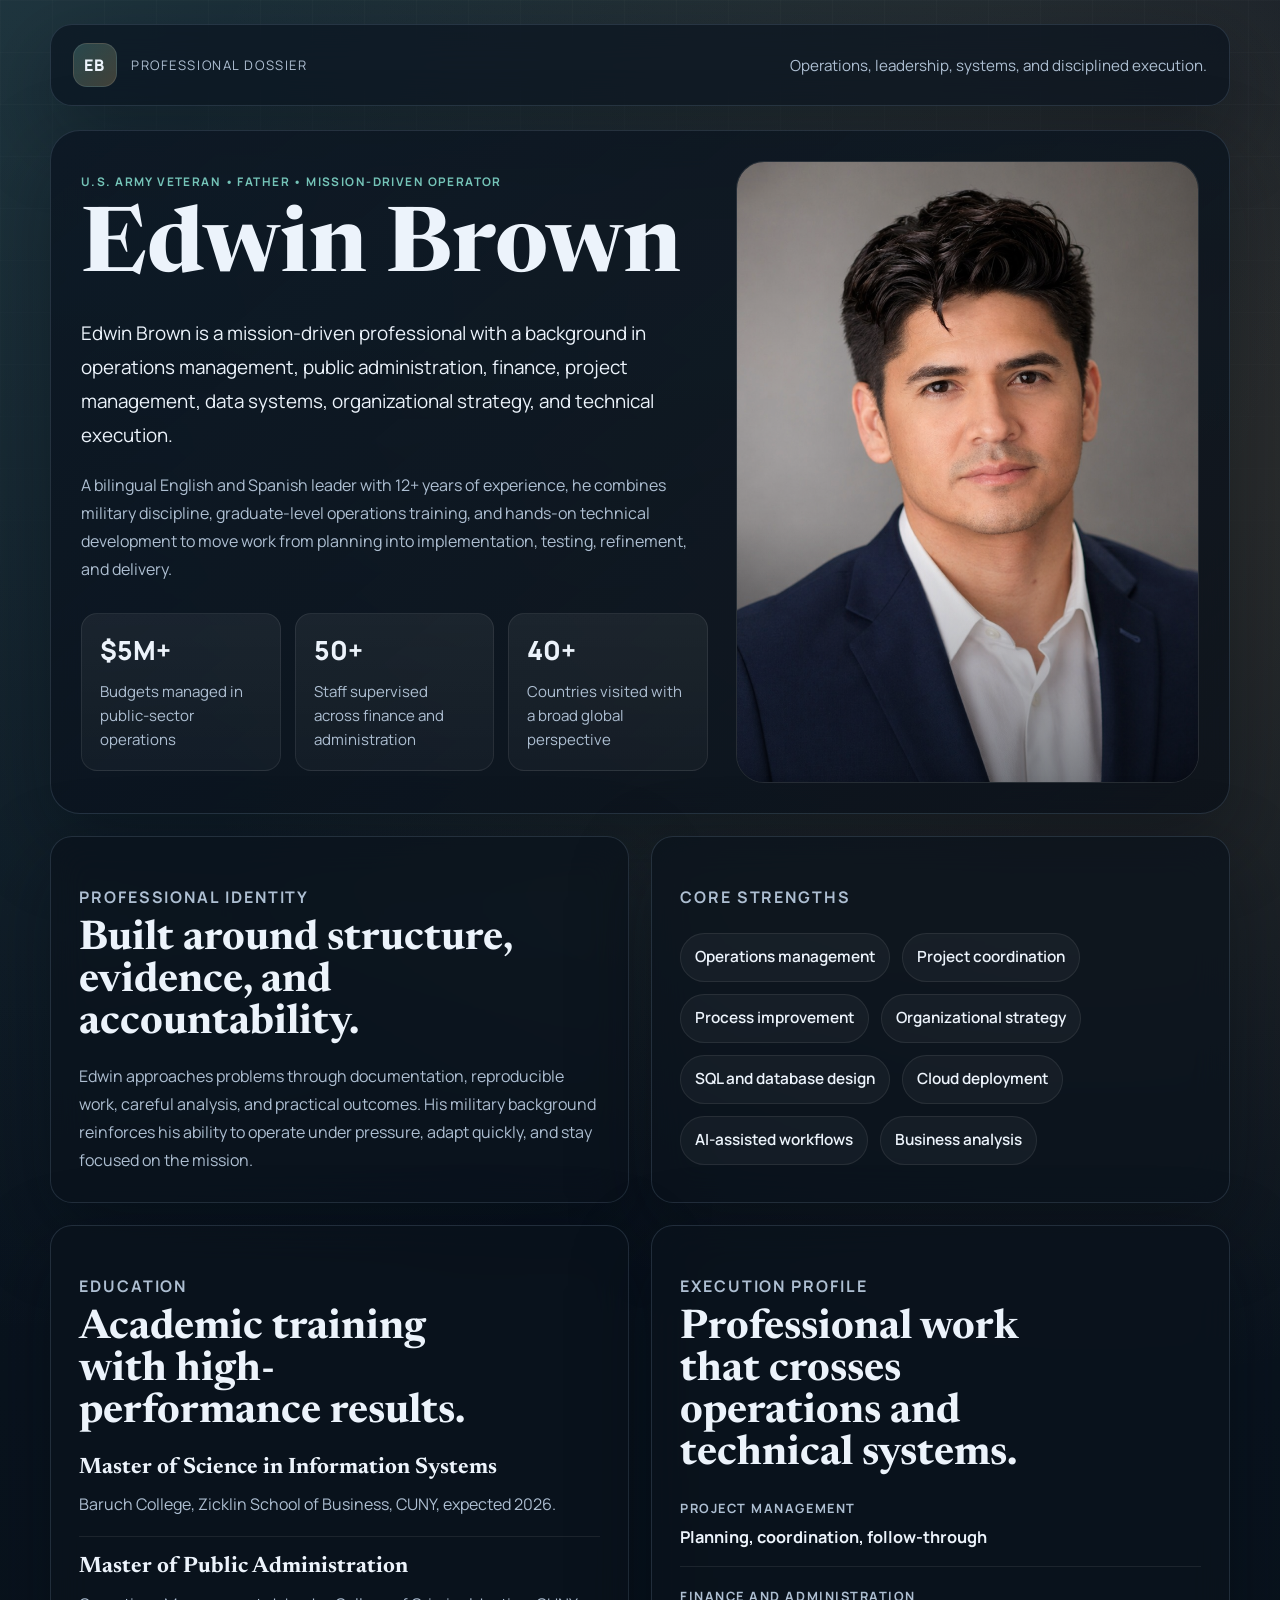
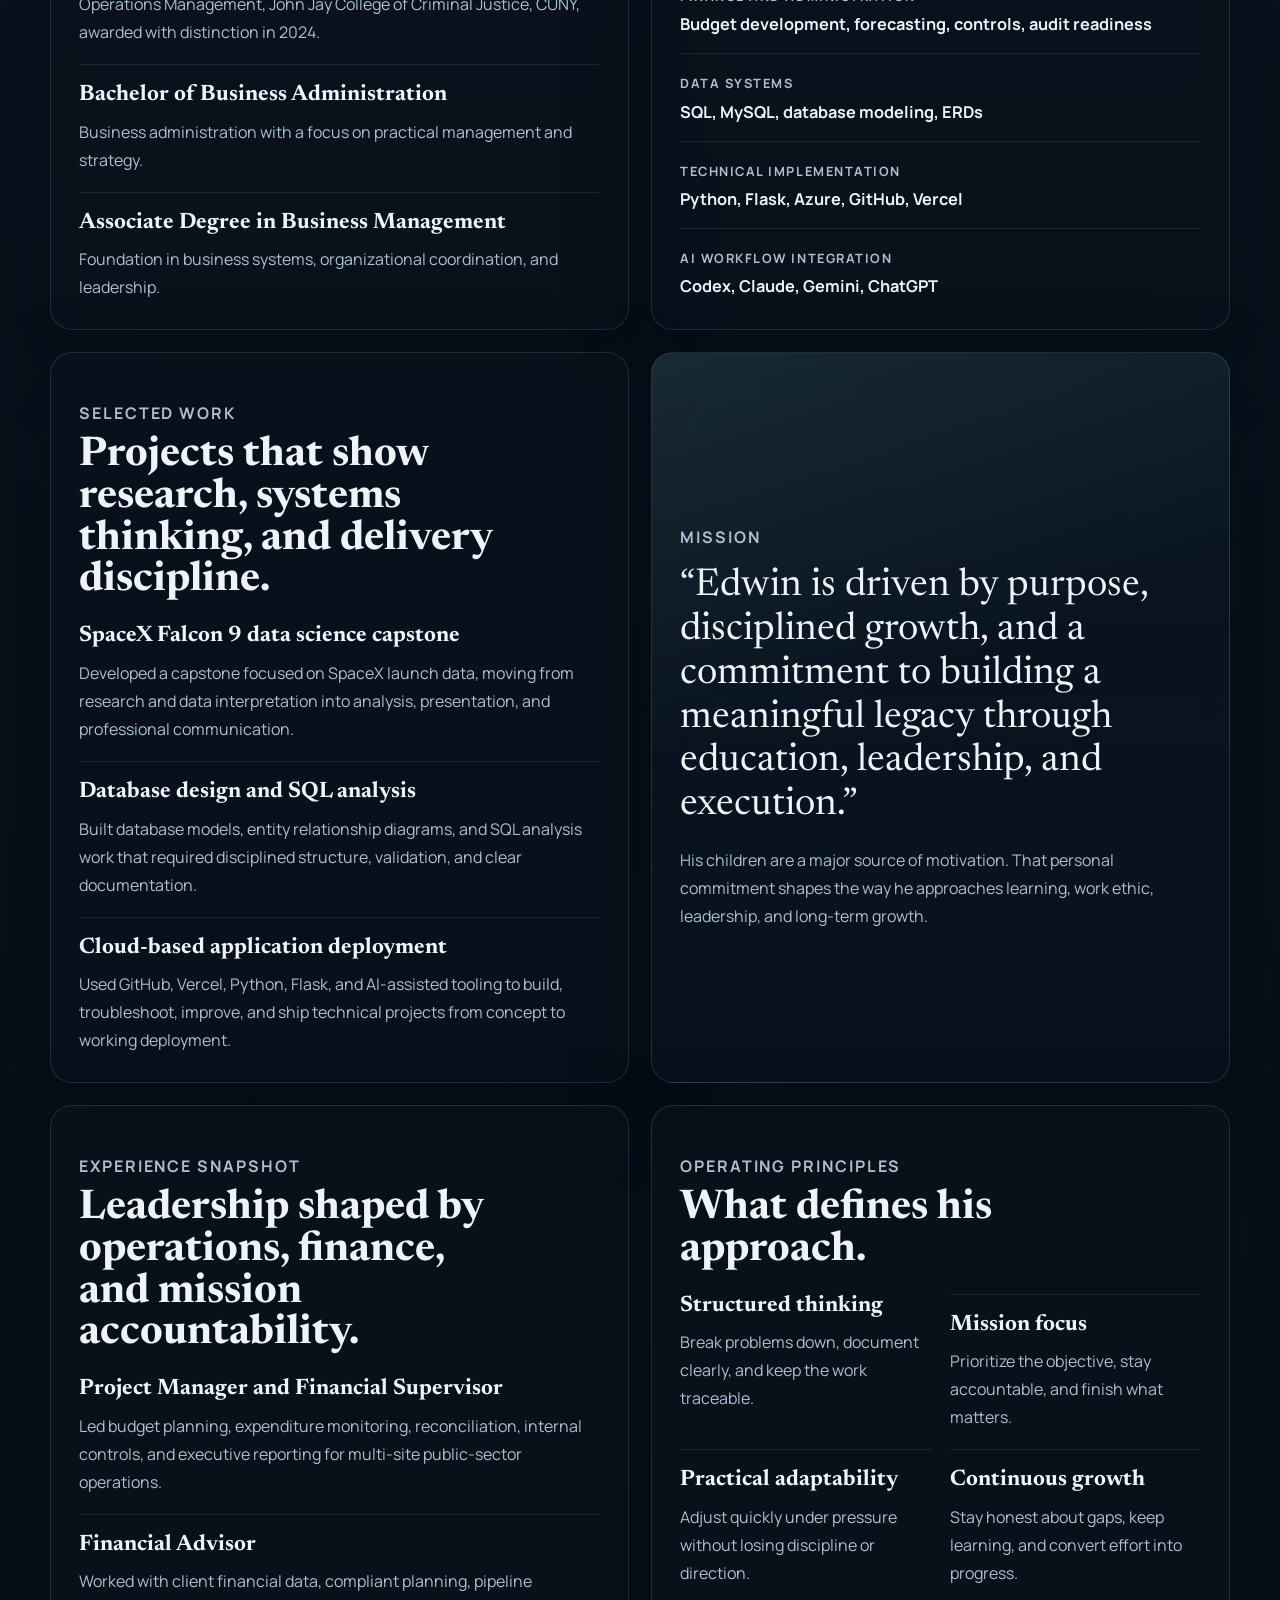
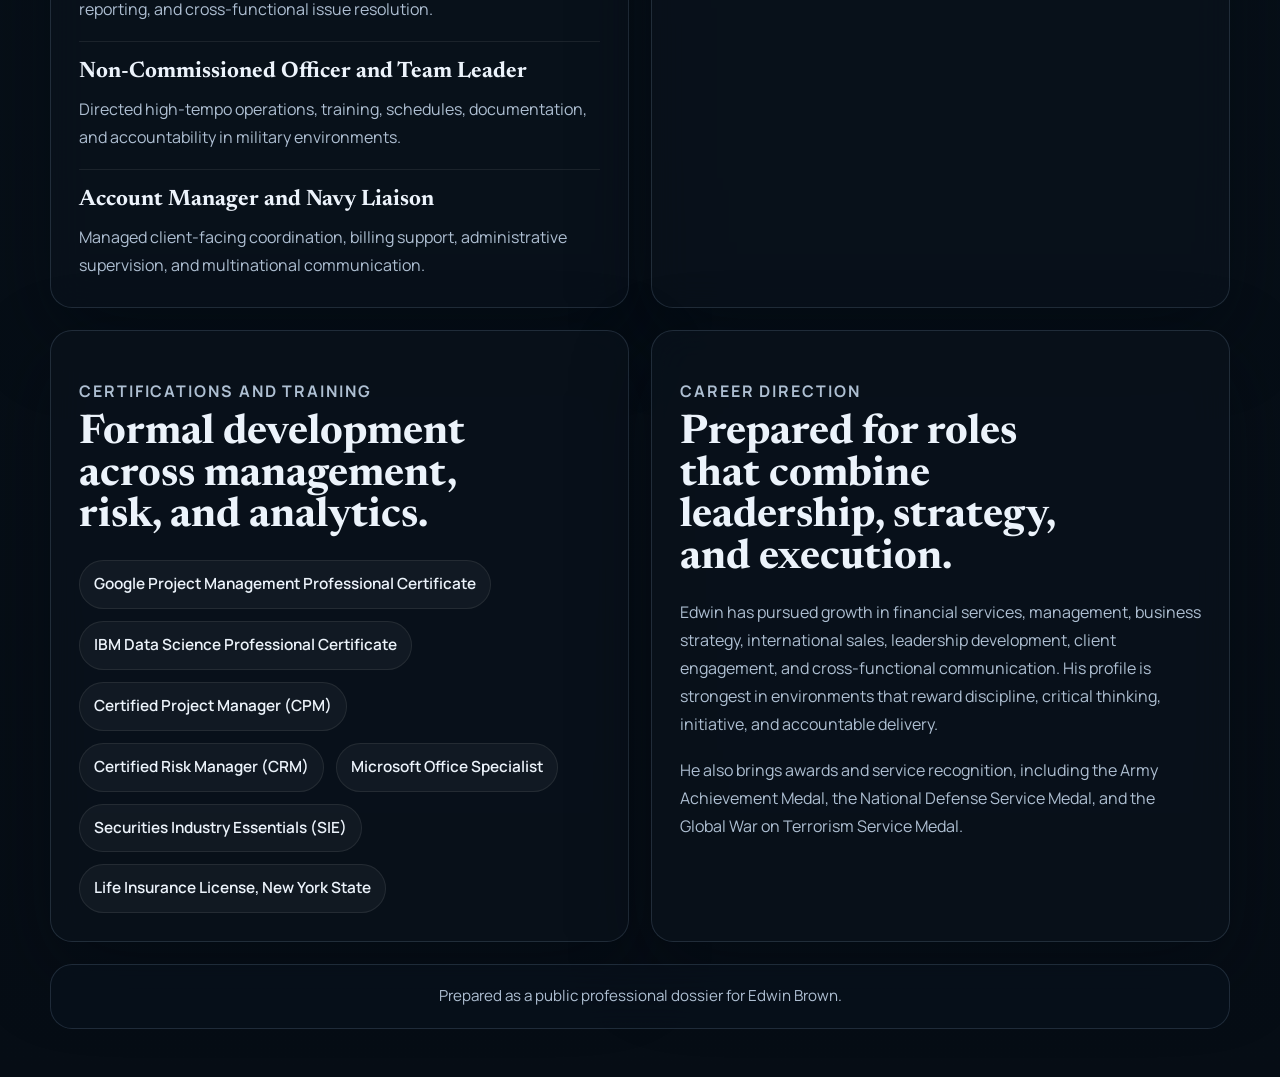
==== index.html @ 77f38315 "Deploy public dossier and update QR deliverable" ====
<!DOCTYPE html>
<html lang="en">
  <head>
    <meta charset="UTF-8" />
    <meta name="viewport" content="width=device-width, initial-scale=1.0" />
    <title>Edwin Brown | Professional Dossier</title>
    <meta
      name="description"
      content="Professional dossier for Edwin Brown, a U.S. Army veteran, operations-focused professional, and technical builder."
    />
    <link rel="preconnect" href="https://fonts.googleapis.com" />
    <link rel="preconnect" href="https://fonts.gstatic.com" crossorigin />
    <link
      href="https://fonts.googleapis.com/css2?family=Manrope:wght@400;500;600;700;800&family=Newsreader:opsz,wght@6..72,500;6..72,700&display=swap"
      rel="stylesheet"
    />
    <link rel="stylesheet" href="styles.css" />
  </head>
  <body>
    <div class="page-shell">
      <header class="topbar">
        <div class="topbar__mark">
          <span class="topbar__badge">EB</span>
          <span class="topbar__label">Professional Dossier</span>
        </div>
        <p class="topbar__meta">Operations, leadership, systems, and disciplined execution.</p>
      </header>

      <main>
        <section class="hero">
          <div class="hero__copy">
            <p class="eyebrow">U.S. Army veteran • father • mission-driven operator</p>
            <h1>Edwin Brown</h1>
            <p class="hero__lead">
              Edwin Brown is a mission-driven professional with a background in
              operations management, public administration, finance,
              project management, data systems, organizational strategy, and
              technical execution.
            </p>
            <p class="hero__body">
              A bilingual English and Spanish leader with 12+ years of
              experience, he combines military discipline, graduate-level
              operations training, and hands-on technical development to move
              work from planning into implementation, testing, refinement, and
              delivery.
            </p>

            <div class="hero__stats" aria-label="Profile highlights">
              <article class="stat">
                <span class="stat__value">$5M+</span>
                <span class="stat__label">Budgets managed in public-sector operations</span>
              </article>
              <article class="stat">
                <span class="stat__value">50+</span>
                <span class="stat__label">Staff supervised across finance and administration</span>
              </article>
              <article class="stat">
                <span class="stat__value">40+</span>
                <span class="stat__label">Countries visited with a broad global perspective</span>
              </article>
            </div>
          </div>

          <figure class="hero__portrait">
            <img
              src="assets/edwin-brown-portrait.png"
              alt="Portrait of Edwin Brown in a navy blazer and white shirt"
            />
          </figure>
        </section>

        <section class="section-grid section-grid--intro">
          <article class="panel panel--statement">
            <p class="panel__eyebrow">Professional identity</p>
            <h2>Built around structure, evidence, and accountability.</h2>
            <p>
              Edwin approaches problems through documentation, reproducible
              work, careful analysis, and practical outcomes. His military
              background reinforces his ability to operate under pressure, adapt
              quickly, and stay focused on the mission.
            </p>
          </article>

          <article class="panel panel--list">
            <p class="panel__eyebrow">Core strengths</p>
            <ul class="pill-list">
              <li>Operations management</li>
              <li>Project coordination</li>
              <li>Process improvement</li>
              <li>Organizational strategy</li>
              <li>SQL and database design</li>
              <li>Cloud deployment</li>
              <li>AI-assisted workflows</li>
              <li>Business analysis</li>
            </ul>
          </article>
        </section>

        <section class="section-grid">
          <article class="panel">
            <p class="panel__eyebrow">Education</p>
            <h2>Academic training with high-performance results.</h2>
            <div class="timeline">
              <div class="timeline__item">
                <h3>Master of Science in Information Systems</h3>
                <p>Baruch College, Zicklin School of Business, CUNY, expected 2026.</p>
              </div>
              <div class="timeline__item">
                <h3>Master of Public Administration</h3>
                <p>
                  Operations Management, John Jay College of Criminal Justice,
                  CUNY, awarded with distinction in 2024.
                </p>
              </div>
              <div class="timeline__item">
                <h3>Bachelor of Business Administration</h3>
                <p>Business administration with a focus on practical management and strategy.</p>
              </div>
              <div class="timeline__item">
                <h3>Associate Degree in Business Management</h3>
                <p>Foundation in business systems, organizational coordination, and leadership.</p>
              </div>
            </div>
          </article>

          <article class="panel">
            <p class="panel__eyebrow">Execution profile</p>
            <h2>Professional work that crosses operations and technical systems.</h2>
            <div class="metric-stack">
              <div class="metric-stack__item">
                <span>Project management</span>
                <strong>Planning, coordination, follow-through</strong>
              </div>
              <div class="metric-stack__item">
                <span>Finance and administration</span>
                <strong>Budget development, forecasting, controls, audit readiness</strong>
              </div>
              <div class="metric-stack__item">
                <span>Data systems</span>
                <strong>SQL, MySQL, database modeling, ERDs</strong>
              </div>
              <div class="metric-stack__item">
                <span>Technical implementation</span>
                <strong>Python, Flask, Azure, GitHub, Vercel</strong>
              </div>
              <div class="metric-stack__item">
                <span>AI workflow integration</span>
                <strong>Codex, Claude, Gemini, ChatGPT</strong>
              </div>
            </div>
          </article>
        </section>

        <section class="section-grid section-grid--projects">
          <article class="panel panel--projects">
            <p class="panel__eyebrow">Selected work</p>
            <h2>Projects that show research, systems thinking, and delivery discipline.</h2>
            <div class="project-list">
              <article class="project">
                <h3>SpaceX Falcon 9 data science capstone</h3>
                <p>
                  Developed a capstone focused on SpaceX launch data, moving
                  from research and data interpretation into analysis,
                  presentation, and professional communication.
                </p>
              </article>
              <article class="project">
                <h3>Database design and SQL analysis</h3>
                <p>
                  Built database models, entity relationship diagrams, and SQL
                  analysis work that required disciplined structure, validation,
                  and clear documentation.
                </p>
              </article>
              <article class="project">
                <h3>Cloud-based application deployment</h3>
                <p>
                  Used GitHub, Vercel, Python, Flask, and AI-assisted tooling to
                  build, troubleshoot, improve, and ship technical projects from
                  concept to working deployment.
                </p>
              </article>
            </div>
          </article>

          <article class="panel panel--mission">
            <p class="panel__eyebrow">Mission</p>
            <blockquote>
              “Edwin is driven by purpose, disciplined growth, and a commitment
              to building a meaningful legacy through education, leadership, and
              execution.”
            </blockquote>
            <p>
              His children are a major source of motivation. That personal
              commitment shapes the way he approaches learning, work ethic,
              leadership, and long-term growth.
            </p>
          </article>
        </section>

        <section class="section-grid">
          <article class="panel">
            <p class="panel__eyebrow">Experience snapshot</p>
            <h2>Leadership shaped by operations, finance, and mission accountability.</h2>
            <div class="timeline">
              <div class="timeline__item">
                <h3>Project Manager and Financial Supervisor</h3>
                <p>
                  Led budget planning, expenditure monitoring, reconciliation,
                  internal controls, and executive reporting for multi-site
                  public-sector operations.
                </p>
              </div>
              <div class="timeline__item">
                <h3>Financial Advisor</h3>
                <p>
                  Worked with client financial data, compliant planning,
                  pipeline reporting, and cross-functional issue resolution.
                </p>
              </div>
              <div class="timeline__item">
                <h3>Non-Commissioned Officer and Team Leader</h3>
                <p>
                  Directed high-tempo operations, training, schedules,
                  documentation, and accountability in military environments.
                </p>
              </div>
              <div class="timeline__item">
                <h3>Account Manager and Navy Liaison</h3>
                <p>
                  Managed client-facing coordination, billing support,
                  administrative supervision, and multinational communication.
                </p>
              </div>
            </div>
          </article>

          <article class="panel">
            <p class="panel__eyebrow">Operating principles</p>
            <h2>What defines his approach.</h2>
            <div class="principles">
              <div class="principle">
                <h3>Structured thinking</h3>
                <p>Break problems down, document clearly, and keep the work traceable.</p>
              </div>
              <div class="principle">
                <h3>Mission focus</h3>
                <p>Prioritize the objective, stay accountable, and finish what matters.</p>
              </div>
              <div class="principle">
                <h3>Practical adaptability</h3>
                <p>Adjust quickly under pressure without losing discipline or direction.</p>
              </div>
              <div class="principle">
                <h3>Continuous growth</h3>
                <p>Stay honest about gaps, keep learning, and convert effort into progress.</p>
              </div>
            </div>
          </article>
        </section>

        <section class="section-grid">
          <article class="panel">
            <p class="panel__eyebrow">Certifications and training</p>
            <h2>Formal development across management, risk, and analytics.</h2>
            <ul class="pill-list">
              <li>Google Project Management Professional Certificate</li>
              <li>IBM Data Science Professional Certificate</li>
              <li>Certified Project Manager (CPM)</li>
              <li>Certified Risk Manager (CRM)</li>
              <li>Microsoft Office Specialist</li>
              <li>Securities Industry Essentials (SIE)</li>
              <li>Life Insurance License, New York State</li>
            </ul>
          </article>

          <article class="panel">
            <p class="panel__eyebrow">Career direction</p>
            <h2>Prepared for roles that combine leadership, strategy, and execution.</h2>
            <p class="panel__body">
              Edwin has pursued growth in financial services, management,
              business strategy, international sales, leadership development,
              client engagement, and cross-functional communication. His profile
              is strongest in environments that reward discipline, critical
              thinking, initiative, and accountable delivery.
            </p>
            <p class="panel__body">
              He also brings awards and service recognition, including the Army
              Achievement Medal, the National Defense Service Medal, and the
              Global War on Terrorism Service Medal.
            </p>
          </article>
        </section>
      </main>

      <footer class="footer">
        <p>Prepared as a public professional dossier for Edwin Brown.</p>
      </footer>
    </div>
  </body>
</html>
---- styles.css ----
:root {
  --bg: #09121d;
  --bg-soft: #101c2c;
  --surface: rgba(10, 18, 29, 0.72);
  --surface-strong: rgba(13, 24, 38, 0.88);
  --line: rgba(163, 193, 220, 0.16);
  --text: #ecf3fb;
  --muted: #aebfd2;
  --accent: #75c4b8;
  --accent-strong: #d8b16d;
  --shadow: 0 28px 80px rgba(3, 8, 15, 0.38);
  --radius-xl: 30px;
  --radius-lg: 22px;
  --radius-md: 16px;
  --content-width: 1180px;
}

* {
  box-sizing: border-box;
}

html {
  scroll-behavior: smooth;
}

body {
  margin: 0;
  min-height: 100vh;
  font-family: "Manrope", sans-serif;
  color: var(--text);
  background:
    radial-gradient(circle at top left, rgba(117, 196, 184, 0.18), transparent 30%),
    radial-gradient(circle at 85% 10%, rgba(216, 177, 109, 0.18), transparent 24%),
    linear-gradient(180deg, #0c1624 0%, #07111a 54%, #060d15 100%);
}

body::before {
  position: fixed;
  inset: 0;
  background-image:
    linear-gradient(rgba(255, 255, 255, 0.03) 1px, transparent 1px),
    linear-gradient(90deg, rgba(255, 255, 255, 0.03) 1px, transparent 1px);
  background-size: 52px 52px;
  content: "";
  mask-image: linear-gradient(180deg, rgba(0, 0, 0, 0.65), transparent 88%);
  pointer-events: none;
}

.page-shell {
  position: relative;
  width: min(calc(100% - 32px), var(--content-width));
  margin: 24px auto 48px;
}

.topbar,
.panel,
.hero,
.footer {
  backdrop-filter: blur(18px);
  -webkit-backdrop-filter: blur(18px);
}

.topbar {
  display: flex;
  align-items: center;
  justify-content: space-between;
  gap: 20px;
  padding: 18px 22px;
  border: 1px solid var(--line);
  border-radius: var(--radius-lg);
  background: rgba(9, 18, 29, 0.66);
  box-shadow: var(--shadow);
  animation: rise 720ms ease both;
}

.topbar__mark {
  display: flex;
  align-items: center;
  gap: 14px;
}

.topbar__badge {
  display: inline-flex;
  align-items: center;
  justify-content: center;
  width: 44px;
  height: 44px;
  border-radius: 14px;
  background: linear-gradient(135deg, rgba(117, 196, 184, 0.26), rgba(216, 177, 109, 0.26));
  border: 1px solid rgba(255, 255, 255, 0.1);
  font-weight: 800;
  letter-spacing: 0.08em;
}

.topbar__label,
.panel__eyebrow,
.eyebrow {
  text-transform: uppercase;
  letter-spacing: 0.12em;
}

.topbar__label {
  font-size: 0.82rem;
  color: var(--muted);
}

.topbar__meta {
  margin: 0;
  font-size: 0.95rem;
  color: var(--muted);
  text-align: right;
}

.hero {
  display: grid;
  grid-template-columns: minmax(0, 1.15fr) minmax(320px, 0.85fr);
  gap: 28px;
  margin-top: 24px;
  padding: 30px;
  border: 1px solid var(--line);
  border-radius: var(--radius-xl);
  background:
    linear-gradient(140deg, rgba(12, 23, 35, 0.92), rgba(10, 16, 25, 0.78)),
    linear-gradient(180deg, rgba(117, 196, 184, 0.06), transparent 55%);
  box-shadow: var(--shadow);
  animation: rise 860ms ease both;
}

.hero__copy {
  display: flex;
  flex-direction: column;
  justify-content: center;
}

.eyebrow,
.panel__eyebrow {
  margin: 0 0 18px;
  font-size: 0.74rem;
  font-weight: 700;
  color: var(--accent);
}

h1,
h2,
h3 {
  margin: 0;
  font-family: "Newsreader", serif;
  font-weight: 700;
}

h1 {
  max-width: 12ch;
  font-size: clamp(3rem, 7vw, 5.6rem);
  line-height: 0.95;
}

h2 {
  font-size: clamp(2rem, 3.2vw, 3rem);
  line-height: 1.02;
}

h3 {
  font-size: 1.4rem;
  line-height: 1.1;
}

.hero__lead {
  max-width: 62ch;
  margin: 24px 0 0;
  font-size: 1.18rem;
  line-height: 1.8;
  color: var(--text);
}

.hero__body,
.panel p,
.panel li,
.metric-stack__item span,
.timeline__item p,
.project p,
.footer p {
  color: var(--muted);
  line-height: 1.75;
}

.hero__body {
  max-width: 62ch;
  margin: 18px 0 0;
  font-size: 1rem;
}

.hero__stats {
  display: grid;
  grid-template-columns: repeat(3, minmax(0, 1fr));
  gap: 14px;
  margin-top: 30px;
}

.stat {
  min-height: 132px;
  padding: 18px;
  border: 1px solid rgba(255, 255, 255, 0.08);
  border-radius: var(--radius-md);
  background: linear-gradient(180deg, rgba(255, 255, 255, 0.06), rgba(255, 255, 255, 0.03));
}

.stat__value {
  display: block;
  margin-bottom: 12px;
  font-size: 1.65rem;
  font-weight: 800;
  color: var(--text);
}

.stat__label {
  display: block;
  font-size: 0.94rem;
  line-height: 1.6;
  color: var(--muted);
}

.hero__portrait {
  position: relative;
  margin: 0;
  min-height: 100%;
  border-radius: 28px;
  overflow: hidden;
  border: 1px solid rgba(255, 255, 255, 0.1);
}

.hero__portrait::after {
  position: absolute;
  inset: auto 0 0;
  height: 42%;
  background: linear-gradient(180deg, transparent, rgba(7, 13, 21, 0.5));
  content: "";
  pointer-events: none;
}

.hero__portrait img {
  display: block;
  width: 100%;
  height: 100%;
  min-height: 620px;
  object-fit: cover;
}

.section-grid {
  display: grid;
  grid-template-columns: repeat(2, minmax(0, 1fr));
  gap: 22px;
  margin-top: 22px;
}

.section-grid--intro {
  align-items: stretch;
}

.panel {
  padding: 28px;
  border: 1px solid var(--line);
  border-radius: var(--radius-lg);
  background: var(--surface);
  box-shadow: var(--shadow);
  animation: rise 920ms ease both;
}

.panel h2 {
  margin-top: 8px;
  max-width: 16ch;
}

.panel__body,
.panel p {
  margin: 18px 0 0;
  font-size: 1rem;
}

.pill-list {
  display: flex;
  flex-wrap: wrap;
  gap: 12px;
  margin: 22px 0 0;
  padding: 0;
  list-style: none;
}

.pill-list li {
  padding: 10px 14px;
  border: 1px solid rgba(255, 255, 255, 0.08);
  border-radius: 999px;
  background: rgba(255, 255, 255, 0.04);
  color: var(--text);
  font-size: 0.96rem;
  font-weight: 600;
}

.timeline,
.metric-stack,
.project-list,
.principles {
  display: grid;
  gap: 18px;
  margin-top: 22px;
}

.timeline__item,
.metric-stack__item,
.project,
.principle {
  padding-top: 18px;
  border-top: 1px solid rgba(255, 255, 255, 0.08);
}

.timeline__item:first-child,
.metric-stack__item:first-child,
.project:first-child,
.principle:first-child {
  padding-top: 0;
  border-top: none;
}

.timeline__item p,
.project p {
  margin: 10px 0 0;
}

.metric-stack__item {
  display: grid;
  gap: 6px;
}

.metric-stack__item span {
  font-size: 0.8rem;
  font-weight: 700;
  text-transform: uppercase;
  letter-spacing: 0.12em;
}

.metric-stack__item strong {
  font-size: 1.02rem;
  font-weight: 700;
  color: var(--text);
}

.panel--projects h2,
.panel--statement h2 {
  max-width: 18ch;
}

.panel--mission {
  display: flex;
  flex-direction: column;
  justify-content: center;
  background:
    linear-gradient(160deg, rgba(117, 196, 184, 0.12), transparent 45%),
    linear-gradient(180deg, rgba(11, 22, 35, 0.94), rgba(9, 18, 29, 0.82));
}

blockquote {
  margin: 14px 0 0;
  font-family: "Newsreader", serif;
  font-size: clamp(1.8rem, 3vw, 2.7rem);
  line-height: 1.14;
  color: var(--text);
}

.principles {
  grid-template-columns: repeat(2, minmax(0, 1fr));
}

.principle p {
  margin: 10px 0 0;
}

.footer {
  margin-top: 22px;
  padding: 18px 22px;
  border: 1px solid var(--line);
  border-radius: var(--radius-lg);
  background: rgba(9, 18, 29, 0.62);
  text-align: center;
}

.footer p {
  margin: 0;
  font-size: 0.95rem;
}

@keyframes rise {
  from {
    opacity: 0;
    transform: translateY(24px);
  }

  to {
    opacity: 1;
    transform: translateY(0);
  }
}

@media (max-width: 1120px) {
  .hero {
    grid-template-columns: 1fr;
  }

  .hero__portrait img {
    min-height: 520px;
  }

  .hero__stats,
  .section-grid,
  .principles {
    grid-template-columns: repeat(2, minmax(0, 1fr));
  }
}

@media (max-width: 760px) {
  .page-shell {
    width: min(calc(100% - 20px), var(--content-width));
    margin: 10px auto 28px;
  }

  .topbar,
  .hero,
  .panel,
  .footer {
    padding: 20px;
  }

  .topbar {
    flex-direction: column;
    align-items: flex-start;
  }

  .topbar__meta {
    text-align: left;
  }

  .hero__stats,
  .section-grid,
  .principles {
    grid-template-columns: 1fr;
  }

  .hero__portrait img {
    min-height: 420px;
  }

  blockquote {
    font-size: 2rem;
  }
}
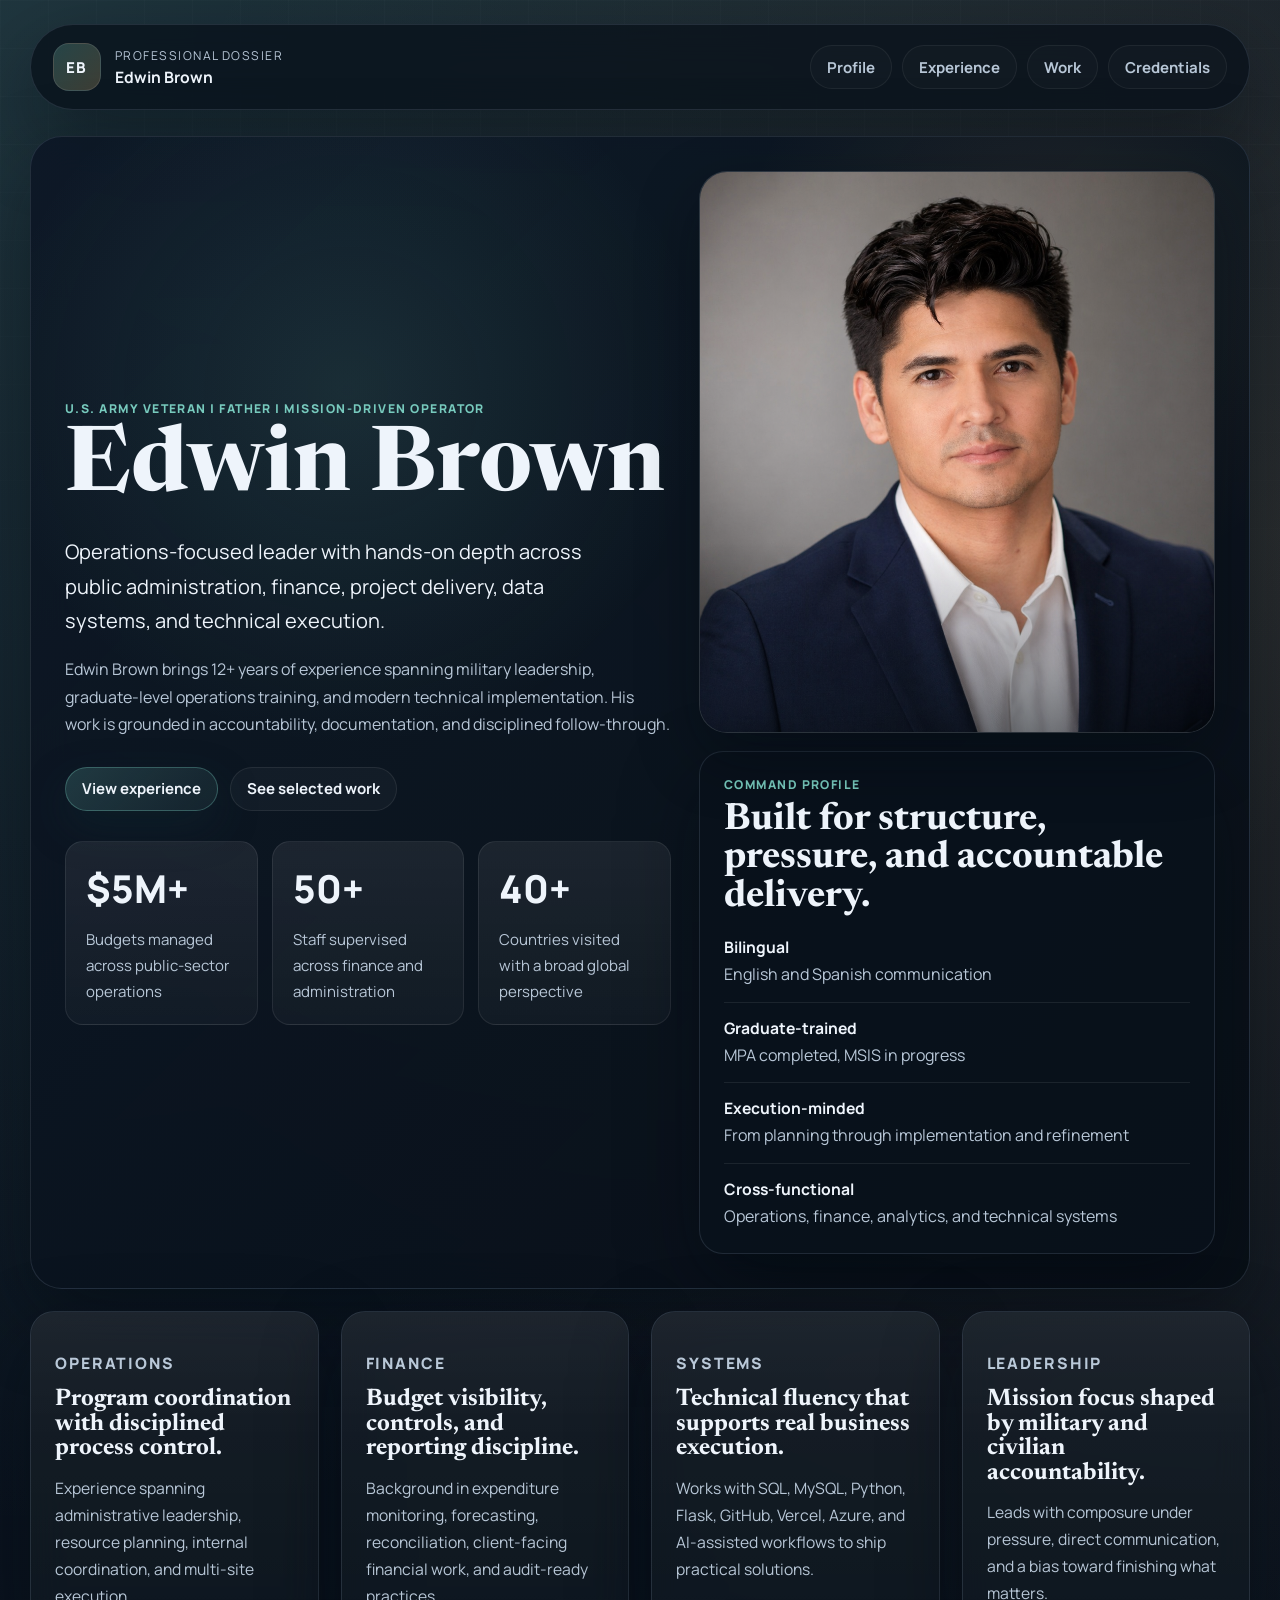
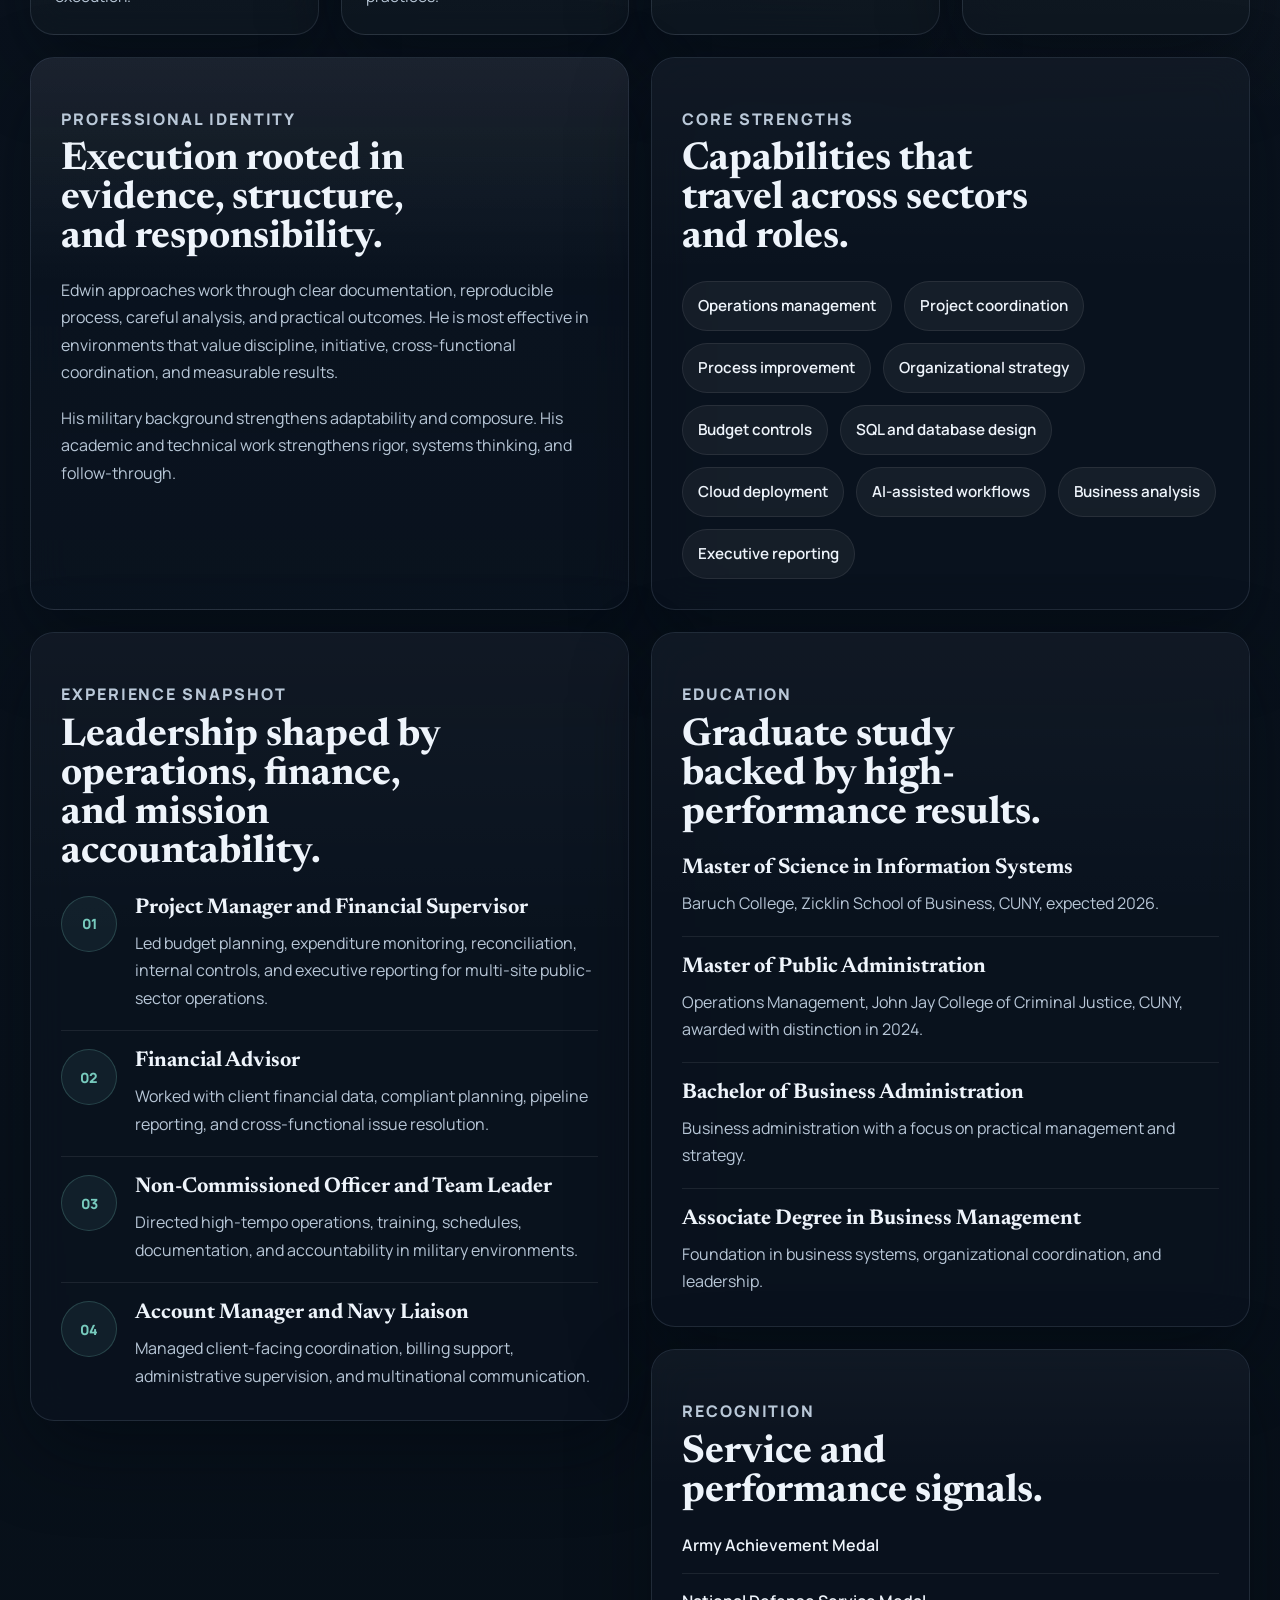
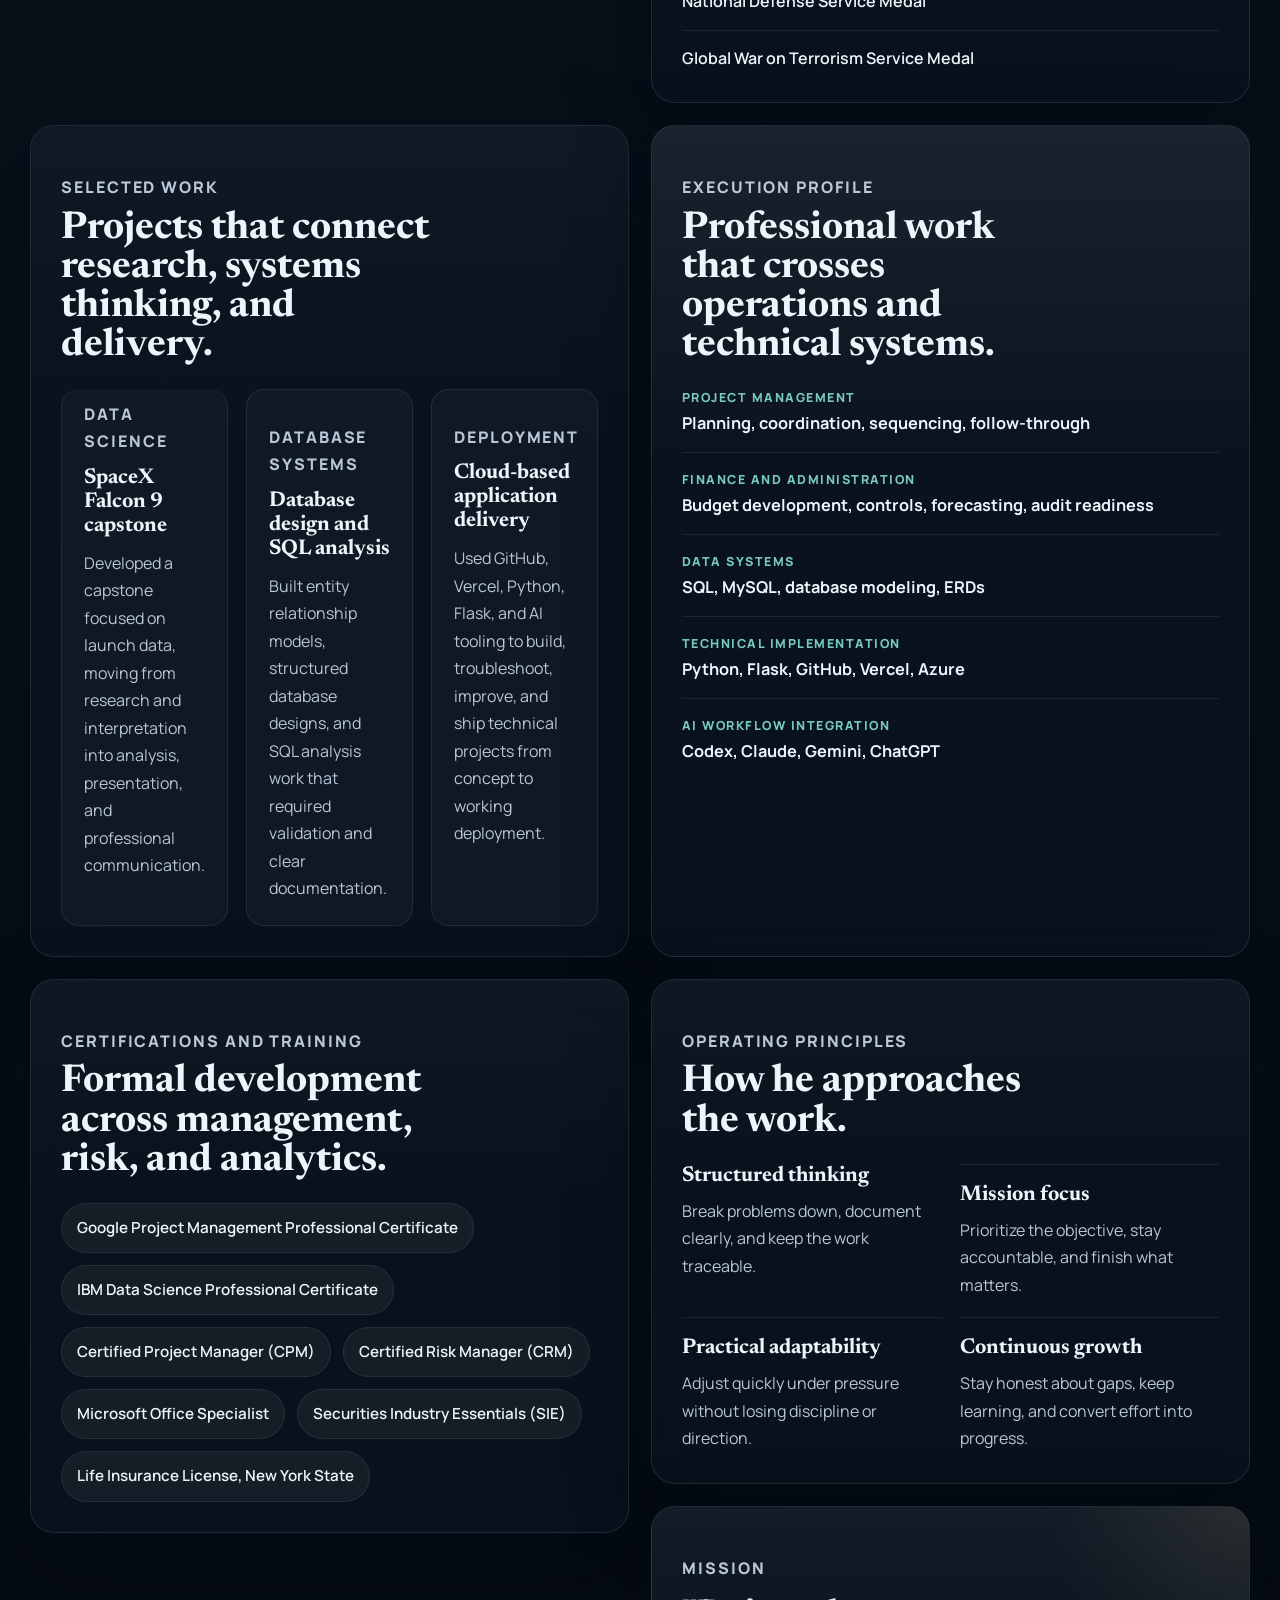
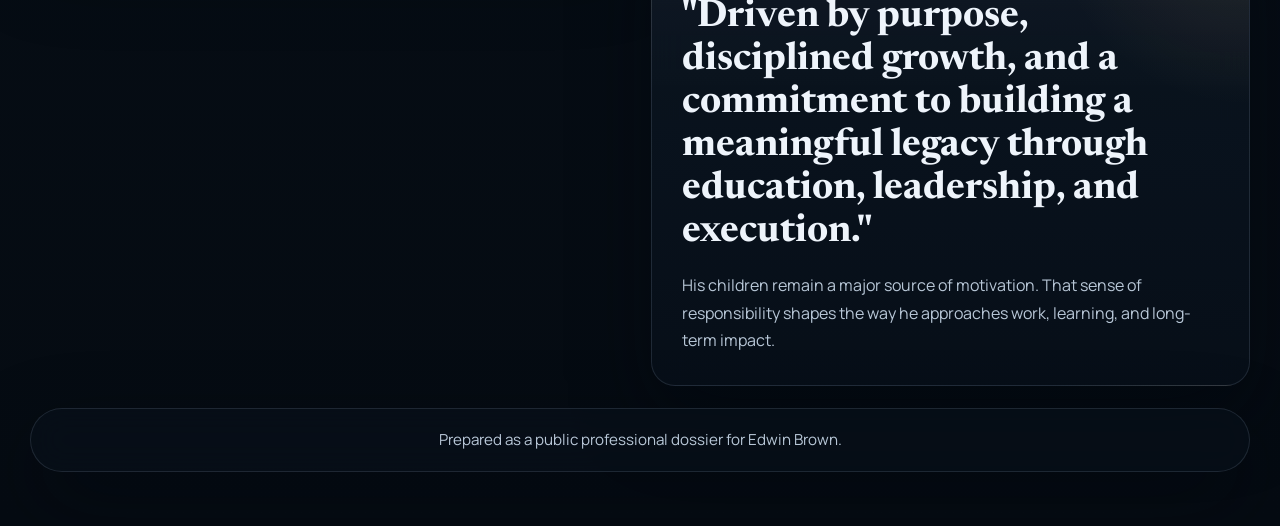
==== commit b607d34b: "Redesign dossier presentation" ====
--- a/index.html
+++ b/index.html
@@ -6,7 +6,7 @@
     <title>Edwin Brown | Professional Dossier</title>
     <meta
       name="description"
-      content="Professional dossier for Edwin Brown, a U.S. Army veteran, operations-focused professional, and technical builder."
+      content="Professional dossier for Edwin Brown, a U.S. Army veteran, operations-focused leader, and technical builder."
     />
     <link rel="preconnect" href="https://fonts.googleapis.com" />
     <link rel="preconnect" href="https://fonts.gstatic.com" crossorigin />
@@ -21,34 +21,46 @@
       <header class="topbar">
         <div class="topbar__mark">
           <span class="topbar__badge">EB</span>
-          <span class="topbar__label">Professional Dossier</span>
+          <div>
+            <p class="topbar__label">Professional Dossier</p>
+            <p class="topbar__title">Edwin Brown</p>
+          </div>
         </div>
-        <p class="topbar__meta">Operations, leadership, systems, and disciplined execution.</p>
+
+        <nav class="topbar__nav" aria-label="Primary">
+          <a href="#profile">Profile</a>
+          <a href="#experience">Experience</a>
+          <a href="#work">Work</a>
+          <a href="#credentials">Credentials</a>
+        </nav>
       </header>
 
       <main>
         <section class="hero">
           <div class="hero__copy">
-            <p class="eyebrow">U.S. Army veteran • father • mission-driven operator</p>
+            <p class="eyebrow">U.S. Army veteran | father | mission-driven operator</p>
             <h1>Edwin Brown</h1>
             <p class="hero__lead">
-              Edwin Brown is a mission-driven professional with a background in
-              operations management, public administration, finance,
-              project management, data systems, organizational strategy, and
+              Operations-focused leader with hands-on depth across public
+              administration, finance, project delivery, data systems, and
               technical execution.
             </p>
             <p class="hero__body">
-              A bilingual English and Spanish leader with 12+ years of
-              experience, he combines military discipline, graduate-level
-              operations training, and hands-on technical development to move
-              work from planning into implementation, testing, refinement, and
-              delivery.
-            </p>
+              Edwin Brown brings 12+ years of experience spanning military
+              leadership, graduate-level operations training, and modern
+              technical implementation. His work is grounded in accountability,
+              documentation, and disciplined follow-through.
+            </p>
+
+            <div class="hero__actions">
+              <a class="button button--primary" href="#experience">View experience</a>
+              <a class="button button--secondary" href="#work">See selected work</a>
+            </div>
 
             <div class="hero__stats" aria-label="Profile highlights">
               <article class="stat">
                 <span class="stat__value">$5M+</span>
-                <span class="stat__label">Budgets managed in public-sector operations</span>
+                <span class="stat__label">Budgets managed across public-sector operations</span>
               </article>
               <article class="stat">
                 <span class="stat__value">50+</span>
@@ -61,206 +73,253 @@
             </div>
           </div>
 
-          <figure class="hero__portrait">
-            <img
-              src="assets/edwin-brown-portrait.png"
-              alt="Portrait of Edwin Brown in a navy blazer and white shirt"
-            />
-          </figure>
-        </section>
-
-        <section class="section-grid section-grid--intro">
+          <aside class="hero__rail">
+            <figure class="hero__portrait">
+              <img
+                src="assets/edwin-brown-portrait.png"
+                alt="Portrait of Edwin Brown in a navy blazer and white shirt"
+              />
+            </figure>
+
+            <article class="profile-card">
+              <p class="panel__eyebrow">Command profile</p>
+              <h2>Built for structure, pressure, and accountable delivery.</h2>
+              <ul class="profile-card__list">
+                <li><strong>Bilingual</strong><span>English and Spanish communication</span></li>
+                <li><strong>Graduate-trained</strong><span>MPA completed, MSIS in progress</span></li>
+                <li><strong>Execution-minded</strong><span>From planning through implementation and refinement</span></li>
+                <li><strong>Cross-functional</strong><span>Operations, finance, analytics, and technical systems</span></li>
+              </ul>
+            </article>
+          </aside>
+        </section>
+
+        <section class="signal-grid" id="profile" aria-label="Core capabilities">
+          <article class="signal-card">
+            <p class="signal-card__eyebrow">Operations</p>
+            <h2>Program coordination with disciplined process control.</h2>
+            <p>
+              Experience spanning administrative leadership, resource planning,
+              internal coordination, and multi-site execution.
+            </p>
+          </article>
+
+          <article class="signal-card">
+            <p class="signal-card__eyebrow">Finance</p>
+            <h2>Budget visibility, controls, and reporting discipline.</h2>
+            <p>
+              Background in expenditure monitoring, forecasting, reconciliation,
+              client-facing financial work, and audit-ready practices.
+            </p>
+          </article>
+
+          <article class="signal-card">
+            <p class="signal-card__eyebrow">Systems</p>
+            <h2>Technical fluency that supports real business execution.</h2>
+            <p>
+              Works with SQL, MySQL, Python, Flask, GitHub, Vercel, Azure, and
+              AI-assisted workflows to ship practical solutions.
+            </p>
+          </article>
+
+          <article class="signal-card">
+            <p class="signal-card__eyebrow">Leadership</p>
+            <h2>Mission focus shaped by military and civilian accountability.</h2>
+            <p>
+              Leads with composure under pressure, direct communication, and a
+              bias toward finishing what matters.
+            </p>
+          </article>
+        </section>
+
+        <section class="section-grid section-grid--feature">
           <article class="panel panel--statement">
             <p class="panel__eyebrow">Professional identity</p>
-            <h2>Built around structure, evidence, and accountability.</h2>
-            <p>
-              Edwin approaches problems through documentation, reproducible
-              work, careful analysis, and practical outcomes. His military
-              background reinforces his ability to operate under pressure, adapt
-              quickly, and stay focused on the mission.
+            <h2>Execution rooted in evidence, structure, and responsibility.</h2>
+            <p>
+              Edwin approaches work through clear documentation, reproducible
+              process, careful analysis, and practical outcomes. He is most
+              effective in environments that value discipline, initiative,
+              cross-functional coordination, and measurable results.
+            </p>
+            <p>
+              His military background strengthens adaptability and composure.
+              His academic and technical work strengthens rigor, systems
+              thinking, and follow-through.
             </p>
           </article>
 
           <article class="panel panel--list">
             <p class="panel__eyebrow">Core strengths</p>
+            <h2>Capabilities that travel across sectors and roles.</h2>
             <ul class="pill-list">
               <li>Operations management</li>
               <li>Project coordination</li>
               <li>Process improvement</li>
               <li>Organizational strategy</li>
+              <li>Budget controls</li>
               <li>SQL and database design</li>
               <li>Cloud deployment</li>
               <li>AI-assisted workflows</li>
               <li>Business analysis</li>
+              <li>Executive reporting</li>
             </ul>
           </article>
         </section>
 
-        <section class="section-grid">
-          <article class="panel">
-            <p class="panel__eyebrow">Education</p>
-            <h2>Academic training with high-performance results.</h2>
-            <div class="timeline">
-              <div class="timeline__item">
-                <h3>Master of Science in Information Systems</h3>
-                <p>Baruch College, Zicklin School of Business, CUNY, expected 2026.</p>
-              </div>
-              <div class="timeline__item">
-                <h3>Master of Public Administration</h3>
-                <p>
-                  Operations Management, John Jay College of Criminal Justice,
-                  CUNY, awarded with distinction in 2024.
-                </p>
-              </div>
-              <div class="timeline__item">
-                <h3>Bachelor of Business Administration</h3>
-                <p>Business administration with a focus on practical management and strategy.</p>
-              </div>
-              <div class="timeline__item">
-                <h3>Associate Degree in Business Management</h3>
-                <p>Foundation in business systems, organizational coordination, and leadership.</p>
-              </div>
-            </div>
-          </article>
-
-          <article class="panel">
-            <p class="panel__eyebrow">Execution profile</p>
-            <h2>Professional work that crosses operations and technical systems.</h2>
-            <div class="metric-stack">
-              <div class="metric-stack__item">
-                <span>Project management</span>
-                <strong>Planning, coordination, follow-through</strong>
-              </div>
-              <div class="metric-stack__item">
-                <span>Finance and administration</span>
-                <strong>Budget development, forecasting, controls, audit readiness</strong>
-              </div>
-              <div class="metric-stack__item">
-                <span>Data systems</span>
-                <strong>SQL, MySQL, database modeling, ERDs</strong>
-              </div>
-              <div class="metric-stack__item">
-                <span>Technical implementation</span>
-                <strong>Python, Flask, Azure, GitHub, Vercel</strong>
-              </div>
-              <div class="metric-stack__item">
-                <span>AI workflow integration</span>
-                <strong>Codex, Claude, Gemini, ChatGPT</strong>
-              </div>
-            </div>
-          </article>
-        </section>
-
-        <section class="section-grid section-grid--projects">
-          <article class="panel panel--projects">
-            <p class="panel__eyebrow">Selected work</p>
-            <h2>Projects that show research, systems thinking, and delivery discipline.</h2>
-            <div class="project-list">
-              <article class="project">
-                <h3>SpaceX Falcon 9 data science capstone</h3>
-                <p>
-                  Developed a capstone focused on SpaceX launch data, moving
-                  from research and data interpretation into analysis,
-                  presentation, and professional communication.
-                </p>
-              </article>
-              <article class="project">
-                <h3>Database design and SQL analysis</h3>
-                <p>
-                  Built database models, entity relationship diagrams, and SQL
-                  analysis work that required disciplined structure, validation,
-                  and clear documentation.
-                </p>
-              </article>
-              <article class="project">
-                <h3>Cloud-based application deployment</h3>
-                <p>
-                  Used GitHub, Vercel, Python, Flask, and AI-assisted tooling to
-                  build, troubleshoot, improve, and ship technical projects from
-                  concept to working deployment.
-                </p>
-              </article>
-            </div>
-          </article>
-
-          <article class="panel panel--mission">
-            <p class="panel__eyebrow">Mission</p>
-            <blockquote>
-              “Edwin is driven by purpose, disciplined growth, and a commitment
-              to building a meaningful legacy through education, leadership, and
-              execution.”
-            </blockquote>
-            <p>
-              His children are a major source of motivation. That personal
-              commitment shapes the way he approaches learning, work ethic,
-              leadership, and long-term growth.
-            </p>
-          </article>
-        </section>
-
-        <section class="section-grid">
-          <article class="panel">
+        <section class="section-grid section-grid--experience" id="experience">
+          <article class="panel panel--experience">
             <p class="panel__eyebrow">Experience snapshot</p>
             <h2>Leadership shaped by operations, finance, and mission accountability.</h2>
             <div class="timeline">
               <div class="timeline__item">
-                <h3>Project Manager and Financial Supervisor</h3>
+                <div class="timeline__marker">01</div>
+                <div class="timeline__body">
+                  <h3>Project Manager and Financial Supervisor</h3>
+                  <p>
+                    Led budget planning, expenditure monitoring, reconciliation,
+                    internal controls, and executive reporting for multi-site
+                    public-sector operations.
+                  </p>
+                </div>
+              </div>
+              <div class="timeline__item">
+                <div class="timeline__marker">02</div>
+                <div class="timeline__body">
+                  <h3>Financial Advisor</h3>
+                  <p>
+                    Worked with client financial data, compliant planning,
+                    pipeline reporting, and cross-functional issue resolution.
+                  </p>
+                </div>
+              </div>
+              <div class="timeline__item">
+                <div class="timeline__marker">03</div>
+                <div class="timeline__body">
+                  <h3>Non-Commissioned Officer and Team Leader</h3>
+                  <p>
+                    Directed high-tempo operations, training, schedules,
+                    documentation, and accountability in military environments.
+                  </p>
+                </div>
+              </div>
+              <div class="timeline__item">
+                <div class="timeline__marker">04</div>
+                <div class="timeline__body">
+                  <h3>Account Manager and Navy Liaison</h3>
+                  <p>
+                    Managed client-facing coordination, billing support,
+                    administrative supervision, and multinational communication.
+                  </p>
+                </div>
+              </div>
+            </div>
+          </article>
+
+          <article class="stack">
+            <article class="panel panel--education">
+              <p class="panel__eyebrow">Education</p>
+              <h2>Graduate study backed by high-performance results.</h2>
+              <div class="credential-list">
+                <div class="credential-list__item">
+                  <h3>Master of Science in Information Systems</h3>
+                  <p>Baruch College, Zicklin School of Business, CUNY, expected 2026.</p>
+                </div>
+                <div class="credential-list__item">
+                  <h3>Master of Public Administration</h3>
+                  <p>
+                    Operations Management, John Jay College of Criminal Justice,
+                    CUNY, awarded with distinction in 2024.
+                  </p>
+                </div>
+                <div class="credential-list__item">
+                  <h3>Bachelor of Business Administration</h3>
+                  <p>Business administration with a focus on practical management and strategy.</p>
+                </div>
+                <div class="credential-list__item">
+                  <h3>Associate Degree in Business Management</h3>
+                  <p>Foundation in business systems, organizational coordination, and leadership.</p>
+                </div>
+              </div>
+            </article>
+
+            <article class="panel panel--awards">
+              <p class="panel__eyebrow">Recognition</p>
+              <h2>Service and performance signals.</h2>
+              <ul class="compact-list">
+                <li>Army Achievement Medal</li>
+                <li>National Defense Service Medal</li>
+                <li>Global War on Terrorism Service Medal</li>
+              </ul>
+            </article>
+          </article>
+        </section>
+
+        <section class="section-grid section-grid--projects" id="work">
+          <article class="panel panel--projects">
+            <p class="panel__eyebrow">Selected work</p>
+            <h2>Projects that connect research, systems thinking, and delivery.</h2>
+            <div class="project-list">
+              <article class="project">
+                <p class="project__tag">Data science</p>
+                <h3>SpaceX Falcon 9 capstone</h3>
                 <p>
-                  Led budget planning, expenditure monitoring, reconciliation,
-                  internal controls, and executive reporting for multi-site
-                  public-sector operations.
+                  Developed a capstone focused on launch data, moving from
+                  research and interpretation into analysis, presentation, and
+                  professional communication.
                 </p>
-              </div>
-              <div class="timeline__item">
-                <h3>Financial Advisor</h3>
+              </article>
+              <article class="project">
+                <p class="project__tag">Database systems</p>
+                <h3>Database design and SQL analysis</h3>
                 <p>
-                  Worked with client financial data, compliant planning,
-                  pipeline reporting, and cross-functional issue resolution.
+                  Built entity relationship models, structured database designs,
+                  and SQL analysis work that required validation and clear
+                  documentation.
                 </p>
-              </div>
-              <div class="timeline__item">
-                <h3>Non-Commissioned Officer and Team Leader</h3>
+              </article>
+              <article class="project">
+                <p class="project__tag">Deployment</p>
+                <h3>Cloud-based application delivery</h3>
                 <p>
-                  Directed high-tempo operations, training, schedules,
-                  documentation, and accountability in military environments.
+                  Used GitHub, Vercel, Python, Flask, and AI tooling to build,
+                  troubleshoot, improve, and ship technical projects from
+                  concept to working deployment.
                 </p>
-              </div>
-              <div class="timeline__item">
-                <h3>Account Manager and Navy Liaison</h3>
-                <p>
-                  Managed client-facing coordination, billing support,
-                  administrative supervision, and multinational communication.
-                </p>
-              </div>
-            </div>
-          </article>
-
-          <article class="panel">
-            <p class="panel__eyebrow">Operating principles</p>
-            <h2>What defines his approach.</h2>
-            <div class="principles">
-              <div class="principle">
-                <h3>Structured thinking</h3>
-                <p>Break problems down, document clearly, and keep the work traceable.</p>
-              </div>
-              <div class="principle">
-                <h3>Mission focus</h3>
-                <p>Prioritize the objective, stay accountable, and finish what matters.</p>
-              </div>
-              <div class="principle">
-                <h3>Practical adaptability</h3>
-                <p>Adjust quickly under pressure without losing discipline or direction.</p>
-              </div>
-              <div class="principle">
-                <h3>Continuous growth</h3>
-                <p>Stay honest about gaps, keep learning, and convert effort into progress.</p>
-              </div>
-            </div>
-          </article>
-        </section>
-
-        <section class="section-grid">
-          <article class="panel">
+              </article>
+            </div>
+          </article>
+
+          <article class="panel panel--metrics">
+            <p class="panel__eyebrow">Execution profile</p>
+            <h2>Professional work that crosses operations and technical systems.</h2>
+            <div class="metric-stack">
+              <div class="metric-stack__item">
+                <span>Project management</span>
+                <strong>Planning, coordination, sequencing, follow-through</strong>
+              </div>
+              <div class="metric-stack__item">
+                <span>Finance and administration</span>
+                <strong>Budget development, controls, forecasting, audit readiness</strong>
+              </div>
+              <div class="metric-stack__item">
+                <span>Data systems</span>
+                <strong>SQL, MySQL, database modeling, ERDs</strong>
+              </div>
+              <div class="metric-stack__item">
+                <span>Technical implementation</span>
+                <strong>Python, Flask, GitHub, Vercel, Azure</strong>
+              </div>
+              <div class="metric-stack__item">
+                <span>AI workflow integration</span>
+                <strong>Codex, Claude, Gemini, ChatGPT</strong>
+              </div>
+            </div>
+          </article>
+        </section>
+
+        <section class="section-grid section-grid--closing" id="credentials">
+          <article class="panel panel--credentials">
             <p class="panel__eyebrow">Certifications and training</p>
             <h2>Formal development across management, risk, and analytics.</h2>
             <ul class="pill-list">
@@ -274,21 +333,43 @@
             </ul>
           </article>
 
-          <article class="panel">
-            <p class="panel__eyebrow">Career direction</p>
-            <h2>Prepared for roles that combine leadership, strategy, and execution.</h2>
-            <p class="panel__body">
-              Edwin has pursued growth in financial services, management,
-              business strategy, international sales, leadership development,
-              client engagement, and cross-functional communication. His profile
-              is strongest in environments that reward discipline, critical
-              thinking, initiative, and accountable delivery.
-            </p>
-            <p class="panel__body">
-              He also brings awards and service recognition, including the Army
-              Achievement Medal, the National Defense Service Medal, and the
-              Global War on Terrorism Service Medal.
-            </p>
+          <article class="stack">
+            <article class="panel panel--principles">
+              <p class="panel__eyebrow">Operating principles</p>
+              <h2>How he approaches the work.</h2>
+              <div class="principles">
+                <div class="principle">
+                  <h3>Structured thinking</h3>
+                  <p>Break problems down, document clearly, and keep the work traceable.</p>
+                </div>
+                <div class="principle">
+                  <h3>Mission focus</h3>
+                  <p>Prioritize the objective, stay accountable, and finish what matters.</p>
+                </div>
+                <div class="principle">
+                  <h3>Practical adaptability</h3>
+                  <p>Adjust quickly under pressure without losing discipline or direction.</p>
+                </div>
+                <div class="principle">
+                  <h3>Continuous growth</h3>
+                  <p>Stay honest about gaps, keep learning, and convert effort into progress.</p>
+                </div>
+              </div>
+            </article>
+
+            <article class="panel panel--mission">
+              <p class="panel__eyebrow">Mission</p>
+              <blockquote>
+                "Driven by purpose, disciplined growth, and a commitment to
+                building a meaningful legacy through education, leadership, and
+                execution."
+              </blockquote>
+              <p>
+                His children remain a major source of motivation. That sense of
+                responsibility shapes the way he approaches work, learning, and
+                long-term impact.
+              </p>
+            </article>
           </article>
         </section>
       </main>
--- a/styles.css
+++ b/styles.css
@@ -1,18 +1,21 @@
 :root {
-  --bg: #09121d;
-  --bg-soft: #101c2c;
-  --surface: rgba(10, 18, 29, 0.72);
-  --surface-strong: rgba(13, 24, 38, 0.88);
-  --line: rgba(163, 193, 220, 0.16);
-  --text: #ecf3fb;
-  --muted: #aebfd2;
-  --accent: #75c4b8;
-  --accent-strong: #d8b16d;
-  --shadow: 0 28px 80px rgba(3, 8, 15, 0.38);
-  --radius-xl: 30px;
-  --radius-lg: 22px;
-  --radius-md: 16px;
-  --content-width: 1180px;
+  --bg: #071019;
+  --bg-soft: #0d1724;
+  --panel: rgba(10, 19, 31, 0.82);
+  --panel-strong: rgba(13, 24, 39, 0.94);
+  --panel-soft: rgba(255, 255, 255, 0.04);
+  --line: rgba(173, 198, 224, 0.14);
+  --line-strong: rgba(117, 196, 184, 0.24);
+  --text: #eef4fb;
+  --muted: #b8c7d7;
+  --accent: #77cabd;
+  --accent-strong: #d6b173;
+  --shadow: 0 30px 80px rgba(2, 7, 14, 0.42);
+  --radius-xl: 32px;
+  --radius-lg: 24px;
+  --radius-md: 18px;
+  --radius-sm: 14px;
+  --content-width: 1220px;
 }
 
 * {
@@ -29,32 +32,33 @@
   font-family: "Manrope", sans-serif;
   color: var(--text);
   background:
-    radial-gradient(circle at top left, rgba(117, 196, 184, 0.18), transparent 30%),
-    radial-gradient(circle at 85% 10%, rgba(216, 177, 109, 0.18), transparent 24%),
-    linear-gradient(180deg, #0c1624 0%, #07111a 54%, #060d15 100%);
+    radial-gradient(circle at 0% 0%, rgba(119, 202, 189, 0.18), transparent 28%),
+    radial-gradient(circle at 100% 10%, rgba(214, 177, 115, 0.14), transparent 24%),
+    linear-gradient(180deg, #0c1522 0%, #08111b 52%, #050b12 100%);
 }
 
 body::before {
   position: fixed;
   inset: 0;
   background-image:
-    linear-gradient(rgba(255, 255, 255, 0.03) 1px, transparent 1px),
-    linear-gradient(90deg, rgba(255, 255, 255, 0.03) 1px, transparent 1px);
-  background-size: 52px 52px;
+    linear-gradient(rgba(255, 255, 255, 0.025) 1px, transparent 1px),
+    linear-gradient(90deg, rgba(255, 255, 255, 0.025) 1px, transparent 1px);
+  background-size: 48px 48px;
   content: "";
-  mask-image: linear-gradient(180deg, rgba(0, 0, 0, 0.65), transparent 88%);
+  mask-image: linear-gradient(180deg, rgba(0, 0, 0, 0.72), transparent 92%);
   pointer-events: none;
 }
 
 .page-shell {
   position: relative;
   width: min(calc(100% - 32px), var(--content-width));
-  margin: 24px auto 48px;
+  margin: 24px auto 54px;
 }
 
 .topbar,
+.hero,
+.signal-card,
 .panel,
-.hero,
 .footer {
   backdrop-filter: blur(18px);
   -webkit-backdrop-filter: blur(18px);
@@ -64,13 +68,13 @@
   display: flex;
   align-items: center;
   justify-content: space-between;
-  gap: 20px;
+  gap: 24px;
   padding: 18px 22px;
   border: 1px solid var(--line);
-  border-radius: var(--radius-lg);
-  background: rgba(9, 18, 29, 0.66);
+  border-radius: 999px;
+  background: rgba(7, 16, 25, 0.74);
   box-shadow: var(--shadow);
-  animation: rise 720ms ease both;
+  animation: rise 640ms ease both;
 }
 
 .topbar__mark {
@@ -83,110 +87,213 @@
   display: inline-flex;
   align-items: center;
   justify-content: center;
-  width: 44px;
-  height: 44px;
-  border-radius: 14px;
-  background: linear-gradient(135deg, rgba(117, 196, 184, 0.26), rgba(216, 177, 109, 0.26));
+  width: 48px;
+  height: 48px;
+  border-radius: 16px;
   border: 1px solid rgba(255, 255, 255, 0.1);
+  background: linear-gradient(135deg, rgba(119, 202, 189, 0.25), rgba(214, 177, 115, 0.25));
+  font-size: 0.94rem;
   font-weight: 800;
   letter-spacing: 0.08em;
 }
 
 .topbar__label,
+.eyebrow,
 .panel__eyebrow,
-.eyebrow {
+.signal-card__eyebrow,
+.project__tag,
+.metric-stack__item span {
+  margin: 0;
   text-transform: uppercase;
   letter-spacing: 0.12em;
 }
 
 .topbar__label {
-  font-size: 0.82rem;
+  font-size: 0.76rem;
   color: var(--muted);
 }
 
-.topbar__meta {
-  margin: 0;
-  font-size: 0.95rem;
+.topbar__title {
+  margin: 2px 0 0;
+  font-size: 0.98rem;
+  font-weight: 700;
+  color: var(--text);
+}
+
+.topbar__nav {
+  display: flex;
+  align-items: center;
+  flex-wrap: wrap;
+  gap: 10px;
+}
+
+.topbar__nav a,
+.button {
+  display: inline-flex;
+  align-items: center;
+  justify-content: center;
+  min-height: 44px;
+  padding: 0 16px;
+  border-radius: 999px;
+  font-size: 0.94rem;
+  font-weight: 700;
+  text-decoration: none;
+  transition:
+    transform 180ms ease,
+    background-color 180ms ease,
+    border-color 180ms ease,
+    color 180ms ease,
+    box-shadow 180ms ease;
+}
+
+.topbar__nav a {
+  border: 1px solid rgba(255, 255, 255, 0.06);
+  background: rgba(255, 255, 255, 0.02);
   color: var(--muted);
-  text-align: right;
+}
+
+.topbar__nav a:hover,
+.topbar__nav a:focus-visible,
+.button:hover,
+.button:focus-visible,
+.signal-card:hover,
+.panel:hover,
+.project:hover {
+  transform: translateY(-2px);
+}
+
+.topbar__nav a:hover,
+.topbar__nav a:focus-visible {
+  border-color: rgba(119, 202, 189, 0.22);
+  background: rgba(119, 202, 189, 0.08);
+  color: var(--text);
+  outline: none;
 }
 
 .hero {
-  display: grid;
-  grid-template-columns: minmax(0, 1.15fr) minmax(320px, 0.85fr);
+  position: relative;
+  display: grid;
+  grid-template-columns: minmax(0, 1.08fr) minmax(360px, 0.92fr);
   gap: 28px;
-  margin-top: 24px;
-  padding: 30px;
+  margin-top: 26px;
+  padding: 34px;
   border: 1px solid var(--line);
   border-radius: var(--radius-xl);
   background:
-    linear-gradient(140deg, rgba(12, 23, 35, 0.92), rgba(10, 16, 25, 0.78)),
-    linear-gradient(180deg, rgba(117, 196, 184, 0.06), transparent 55%);
+    linear-gradient(135deg, rgba(13, 24, 38, 0.96), rgba(8, 15, 23, 0.92)),
+    linear-gradient(180deg, rgba(119, 202, 189, 0.06), transparent 60%);
   box-shadow: var(--shadow);
-  animation: rise 860ms ease both;
+  overflow: hidden;
+  animation: rise 760ms ease both;
+}
+
+.hero::before {
+  position: absolute;
+  inset: 0;
+  background:
+    radial-gradient(circle at 26% 22%, rgba(119, 202, 189, 0.12), transparent 28%),
+    radial-gradient(circle at 84% 12%, rgba(214, 177, 115, 0.1), transparent 22%);
+  content: "";
+  pointer-events: none;
+}
+
+.hero__copy,
+.hero__rail {
+  position: relative;
+  z-index: 1;
 }
 
 .hero__copy {
   display: flex;
   flex-direction: column;
   justify-content: center;
+  min-width: 0;
 }
 
 .eyebrow,
-.panel__eyebrow {
-  margin: 0 0 18px;
-  font-size: 0.74rem;
-  font-weight: 700;
+.panel__eyebrow,
+.signal-card__eyebrow {
+  font-size: 0.76rem;
+  font-weight: 800;
   color: var(--accent);
 }
 
 h1,
 h2,
-h3 {
+h3,
+blockquote {
   margin: 0;
   font-family: "Newsreader", serif;
   font-weight: 700;
 }
 
 h1 {
-  max-width: 12ch;
-  font-size: clamp(3rem, 7vw, 5.6rem);
-  line-height: 0.95;
+  max-width: 10ch;
+  margin-top: 10px;
+  font-size: clamp(3.4rem, 7vw, 6rem);
+  line-height: 0.94;
 }
 
 h2 {
-  font-size: clamp(2rem, 3.2vw, 3rem);
+  font-size: clamp(2rem, 3vw, 3rem);
   line-height: 1.02;
 }
 
 h3 {
-  font-size: 1.4rem;
-  line-height: 1.1;
+  font-size: 1.34rem;
+  line-height: 1.12;
 }
 
 .hero__lead {
-  max-width: 62ch;
+  max-width: 34rem;
   margin: 24px 0 0;
-  font-size: 1.18rem;
-  line-height: 1.8;
+  font-size: 1.25rem;
+  line-height: 1.72;
   color: var(--text);
 }
 
 .hero__body,
 .panel p,
 .panel li,
-.metric-stack__item span,
-.timeline__item p,
+.signal-card p,
+.stat__label,
+.timeline__body p,
+.credential-list__item p,
 .project p,
 .footer p {
   color: var(--muted);
-  line-height: 1.75;
+  line-height: 1.72;
 }
 
 .hero__body {
-  max-width: 62ch;
+  max-width: 38rem;
   margin: 18px 0 0;
   font-size: 1rem;
+}
+
+.hero__actions {
+  display: flex;
+  flex-wrap: wrap;
+  gap: 12px;
+  margin-top: 28px;
+}
+
+.button--primary {
+  border: 1px solid rgba(119, 202, 189, 0.32);
+  background: linear-gradient(135deg, rgba(119, 202, 189, 0.2), rgba(119, 202, 189, 0.08));
+  color: var(--text);
+  box-shadow: 0 16px 40px rgba(18, 45, 52, 0.35);
+}
+
+.button--secondary {
+  border: 1px solid rgba(255, 255, 255, 0.08);
+  background: rgba(255, 255, 255, 0.03);
+  color: var(--text);
+}
+
+.button:focus-visible {
+  outline: 2px solid rgba(119, 202, 189, 0.75);
+  outline-offset: 2px;
 }
 
 .hero__stats {
@@ -197,17 +304,17 @@
 }
 
 .stat {
-  min-height: 132px;
-  padding: 18px;
+  min-height: 148px;
+  padding: 20px;
   border: 1px solid rgba(255, 255, 255, 0.08);
   border-radius: var(--radius-md);
-  background: linear-gradient(180deg, rgba(255, 255, 255, 0.06), rgba(255, 255, 255, 0.03));
+  background: linear-gradient(180deg, rgba(255, 255, 255, 0.07), rgba(255, 255, 255, 0.03));
 }
 
 .stat__value {
   display: block;
   margin-bottom: 12px;
-  font-size: 1.65rem;
+  font-size: clamp(1.9rem, 3vw, 2.5rem);
   font-weight: 800;
   color: var(--text);
 }
@@ -215,24 +322,29 @@
 .stat__label {
   display: block;
   font-size: 0.94rem;
-  line-height: 1.6;
-  color: var(--muted);
+}
+
+.hero__rail {
+  display: grid;
+  gap: 18px;
+  align-content: start;
 }
 
 .hero__portrait {
   position: relative;
   margin: 0;
-  min-height: 100%;
+  overflow: hidden;
   border-radius: 28px;
-  overflow: hidden;
-  border: 1px solid rgba(255, 255, 255, 0.1);
+  border: 1px solid rgba(255, 255, 255, 0.12);
+  background: rgba(255, 255, 255, 0.02);
+  box-shadow: 0 24px 60px rgba(2, 7, 14, 0.4);
 }
 
 .hero__portrait::after {
   position: absolute;
   inset: auto 0 0;
-  height: 42%;
-  background: linear-gradient(180deg, transparent, rgba(7, 13, 21, 0.5));
+  height: 34%;
+  background: linear-gradient(180deg, transparent, rgba(6, 12, 18, 0.54));
   content: "";
   pointer-events: none;
 }
@@ -241,37 +353,162 @@
   display: block;
   width: 100%;
   height: 100%;
-  min-height: 620px;
+  min-height: 560px;
   object-fit: cover;
 }
 
+.profile-card,
+.signal-card,
+.panel,
+.footer {
+  border: 1px solid var(--line);
+  box-shadow: var(--shadow);
+}
+
+.profile-card {
+  padding: 24px;
+  border-radius: var(--radius-lg);
+  background: rgba(9, 18, 28, 0.8);
+}
+
+.profile-card h2 {
+  margin-top: 8px;
+  font-size: clamp(1.8rem, 3vw, 2.35rem);
+}
+
+.profile-card__list,
+.compact-list {
+  display: grid;
+  gap: 14px;
+  margin: 20px 0 0;
+  padding: 0;
+  list-style: none;
+}
+
+.profile-card__list li {
+  display: grid;
+  gap: 4px;
+  padding-top: 14px;
+  border-top: 1px solid rgba(255, 255, 255, 0.08);
+}
+
+.profile-card__list li:first-child {
+  padding-top: 0;
+  border-top: none;
+}
+
+.profile-card__list strong {
+  font-size: 0.98rem;
+  font-weight: 700;
+  color: var(--text);
+}
+
+.profile-card__list span {
+  color: var(--muted);
+  line-height: 1.6;
+}
+
+.signal-grid,
 .section-grid {
   display: grid;
-  grid-template-columns: repeat(2, minmax(0, 1fr));
   gap: 22px;
   margin-top: 22px;
 }
 
-.section-grid--intro {
-  align-items: stretch;
-}
-
+.signal-grid {
+  grid-template-columns: repeat(4, minmax(0, 1fr));
+}
+
+.signal-card,
 .panel {
-  padding: 28px;
-  border: 1px solid var(--line);
+  position: relative;
+  overflow: hidden;
+}
+
+.signal-card {
+  min-height: 100%;
+  padding: 24px;
   border-radius: var(--radius-lg);
-  background: var(--surface);
-  box-shadow: var(--shadow);
-  animation: rise 920ms ease both;
+  background:
+    linear-gradient(180deg, rgba(255, 255, 255, 0.05), rgba(255, 255, 255, 0.02)),
+    rgba(9, 18, 28, 0.78);
+  transition:
+    transform 180ms ease,
+    border-color 180ms ease,
+    background-color 180ms ease;
+}
+
+.signal-card::after,
+.panel::after {
+  position: absolute;
+  inset: 0;
+  border-radius: inherit;
+  background: linear-gradient(180deg, rgba(255, 255, 255, 0.03), transparent 40%);
+  content: "";
+  pointer-events: none;
+}
+
+.signal-card:hover,
+.panel:hover,
+.project:hover {
+  border-color: var(--line-strong);
+}
+
+.signal-card h2 {
+  margin-top: 10px;
+  font-size: 1.5rem;
+}
+
+.signal-card p {
+  margin: 14px 0 0;
+  font-size: 0.98rem;
+}
+
+.section-grid {
+  grid-template-columns: repeat(2, minmax(0, 1fr));
+}
+
+.section-grid--experience,
+.section-grid--closing {
+  align-items: start;
+}
+
+.stack {
+  display: grid;
+  gap: 22px;
+}
+
+.panel {
+  padding: 30px;
+  border-radius: var(--radius-lg);
+  background: var(--panel);
+  animation: rise 840ms ease both;
+  transition:
+    transform 180ms ease,
+    border-color 180ms ease;
 }
 
 .panel h2 {
+  max-width: 16ch;
   margin-top: 8px;
-  max-width: 16ch;
-}
-
-.panel__body,
-.panel p {
+}
+
+.panel--statement,
+.panel--metrics,
+.panel--mission {
+  background:
+    linear-gradient(180deg, rgba(255, 255, 255, 0.04), transparent 42%),
+    linear-gradient(180deg, rgba(10, 19, 31, 0.96), rgba(10, 19, 31, 0.82));
+}
+
+.panel--mission {
+  background:
+    radial-gradient(circle at top right, rgba(214, 177, 115, 0.12), transparent 26%),
+    linear-gradient(180deg, rgba(11, 21, 33, 0.95), rgba(8, 16, 26, 0.84));
+}
+
+.panel p,
+.panel__body {
   margin: 18px 0 0;
   font-size: 1rem;
 }
@@ -286,16 +523,17 @@
 }
 
 .pill-list li {
-  padding: 10px 14px;
+  padding: 11px 15px;
   border: 1px solid rgba(255, 255, 255, 0.08);
   border-radius: 999px;
-  background: rgba(255, 255, 255, 0.04);
-  color: var(--text);
-  font-size: 0.96rem;
+  background: rgba(255, 255, 255, 0.05);
+  color: var(--text);
+  font-size: 0.95rem;
   font-weight: 600;
 }
 
 .timeline,
+.credential-list,
 .metric-stack,
 .project-list,
 .principles {
@@ -304,7 +542,40 @@
   margin-top: 22px;
 }
 
-.timeline__item,
+.timeline__item {
+  display: grid;
+  grid-template-columns: 56px minmax(0, 1fr);
+  gap: 18px;
+  align-items: start;
+  padding-top: 18px;
+  border-top: 1px solid rgba(255, 255, 255, 0.08);
+}
+
+.timeline__item:first-child,
+.credential-list__item:first-child,
+.metric-stack__item:first-child,
+.project:first-child,
+.principle:first-child {
+  padding-top: 0;
+  border-top: none;
+}
+
+.timeline__marker {
+  display: inline-flex;
+  align-items: center;
+  justify-content: center;
+  width: 56px;
+  height: 56px;
+  border-radius: 50%;
+  border: 1px solid rgba(119, 202, 189, 0.22);
+  background: rgba(119, 202, 189, 0.08);
+  font-size: 0.88rem;
+  font-weight: 800;
+  color: var(--accent);
+}
+
+.timeline__body,
+.credential-list__item,
 .metric-stack__item,
 .project,
 .principle {
@@ -312,29 +583,39 @@
   border-top: 1px solid rgba(255, 255, 255, 0.08);
 }
 
-.timeline__item:first-child,
-.metric-stack__item:first-child,
-.project:first-child,
-.principle:first-child {
+.timeline__body {
   padding-top: 0;
   border-top: none;
 }
 
-.timeline__item p,
-.project p {
+.timeline__body p,
+.credential-list__item p,
+.project p,
+.principle p {
   margin: 10px 0 0;
 }
 
+.compact-list li {
+  padding: 14px 0 0;
+  border-top: 1px solid rgba(255, 255, 255, 0.08);
+  color: var(--text);
+  font-weight: 600;
+}
+
+.compact-list li:first-child {
+  padding-top: 0;
+  border-top: none;
+}
+
 .metric-stack__item {
   display: grid;
   gap: 6px;
 }
 
 .metric-stack__item span {
-  font-size: 0.8rem;
-  font-weight: 700;
-  text-transform: uppercase;
-  letter-spacing: 0.12em;
+  font-size: 0.78rem;
+  font-weight: 800;
+  color: var(--accent);
 }
 
 .metric-stack__item strong {
@@ -343,42 +624,52 @@
   color: var(--text);
 }
 
-.panel--projects h2,
-.panel--statement h2 {
-  max-width: 18ch;
-}
-
-.panel--mission {
-  display: flex;
-  flex-direction: column;
-  justify-content: center;
-  background:
-    linear-gradient(160deg, rgba(117, 196, 184, 0.12), transparent 45%),
-    linear-gradient(180deg, rgba(11, 22, 35, 0.94), rgba(9, 18, 29, 0.82));
-}
-
-blockquote {
-  margin: 14px 0 0;
-  font-family: "Newsreader", serif;
-  font-size: clamp(1.8rem, 3vw, 2.7rem);
-  line-height: 1.14;
-  color: var(--text);
+.project-list {
+  grid-template-columns: repeat(3, minmax(0, 1fr));
+}
+
+.project {
+  min-height: 100%;
+  padding: 22px;
+  border: 1px solid rgba(255, 255, 255, 0.08);
+  border-radius: var(--radius-md);
+  background: rgba(255, 255, 255, 0.03);
+  transition:
+    transform 180ms ease,
+    border-color 180ms ease,
+    background-color 180ms ease;
+}
+
+.project__tag {
+  font-size: 0.72rem;
+  font-weight: 800;
+  color: var(--accent-strong);
+}
+
+.project h3 {
+  margin-top: 10px;
+}
+
+.project p {
+  margin: 12px 0 0;
 }
 
 .principles {
   grid-template-columns: repeat(2, minmax(0, 1fr));
 }
 
-.principle p {
-  margin: 10px 0 0;
+blockquote {
+  margin-top: 14px;
+  font-size: clamp(1.9rem, 3vw, 2.7rem);
+  line-height: 1.12;
+  color: var(--text);
 }
 
 .footer {
   margin-top: 22px;
   padding: 18px 22px;
-  border: 1px solid var(--line);
-  border-radius: var(--radius-lg);
-  background: rgba(9, 18, 29, 0.62);
+  border-radius: 999px;
+  background: rgba(7, 16, 25, 0.72);
   text-align: center;
 }
 
@@ -399,31 +690,39 @@
   }
 }
 
-@media (max-width: 1120px) {
-  .hero {
+@media (max-width: 1180px) {
+  .hero,
+  .section-grid--experience,
+  .section-grid--closing,
+  .section-grid--projects {
     grid-template-columns: 1fr;
   }
 
+  .signal-grid,
+  .project-list {
+    grid-template-columns: repeat(2, minmax(0, 1fr));
+  }
+
   .hero__portrait img {
-    min-height: 520px;
-  }
-
-  .hero__stats,
-  .section-grid,
-  .principles {
-    grid-template-columns: repeat(2, minmax(0, 1fr));
-  }
-}
-
-@media (max-width: 760px) {
+    min-height: 500px;
+  }
+}
+
+@media (max-width: 880px) {
   .page-shell {
     width: min(calc(100% - 20px), var(--content-width));
-    margin: 10px auto 28px;
+    margin: 12px auto 32px;
+  }
+
+  .topbar {
+    border-radius: 28px;
   }
 
   .topbar,
   .hero,
   .panel,
+  .signal-card,
+  .profile-card,
   .footer {
     padding: 20px;
   }
@@ -433,12 +732,14 @@
     align-items: flex-start;
   }
 
-  .topbar__meta {
-    text-align: left;
+  .topbar__nav {
+    width: 100%;
   }
 
   .hero__stats,
+  .signal-grid,
   .section-grid,
+  .project-list,
   .principles {
     grid-template-columns: 1fr;
   }
@@ -446,8 +747,33 @@
   .hero__portrait img {
     min-height: 420px;
   }
+}
+
+@media (max-width: 560px) {
+  h1 {
+    max-width: none;
+    font-size: clamp(3rem, 14vw, 4.2rem);
+  }
+
+  h2 {
+    font-size: clamp(1.8rem, 9vw, 2.35rem);
+  }
+
+  .button,
+  .topbar__nav a {
+    width: 100%;
+  }
+
+  .timeline__item {
+    grid-template-columns: 1fr;
+  }
+
+  .timeline__marker {
+    width: 48px;
+    height: 48px;
+  }
 
   blockquote {
-    font-size: 2rem;
-  }
-}
+    font-size: 1.95rem;
+  }
+}
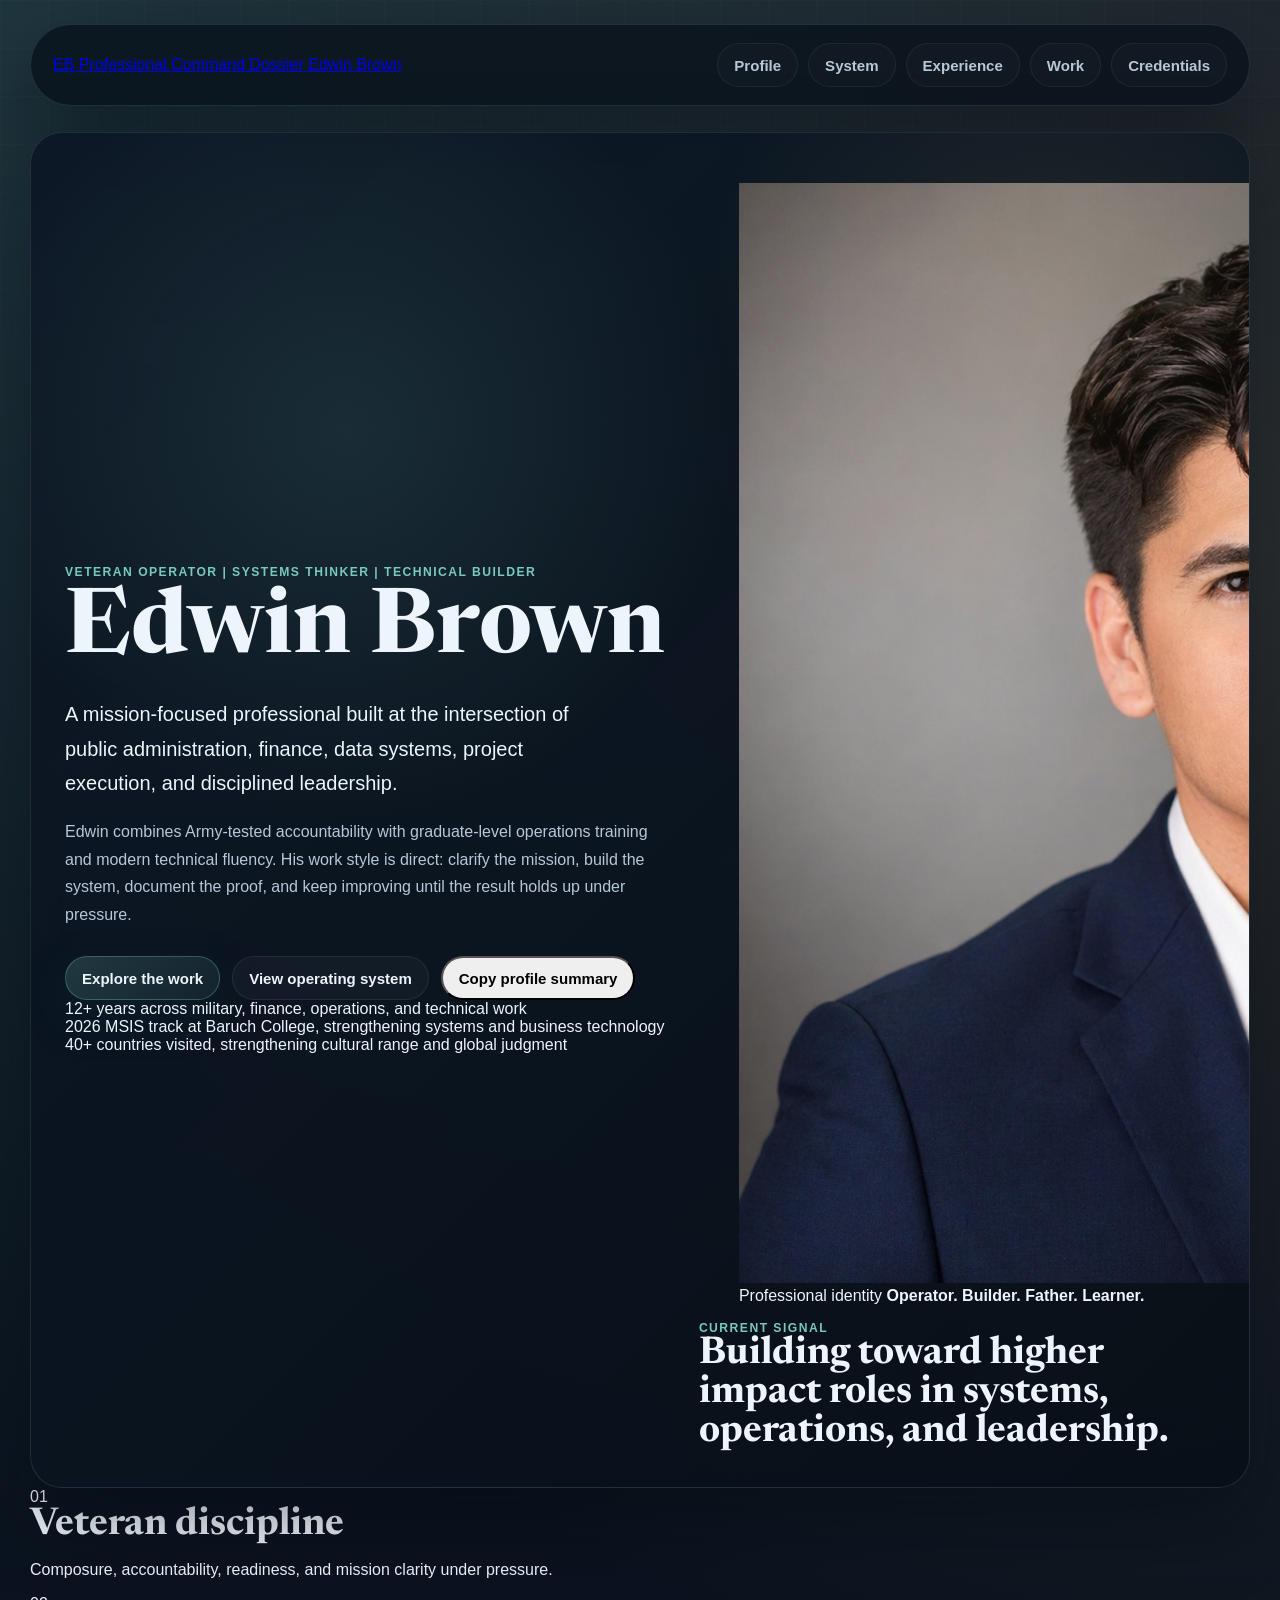
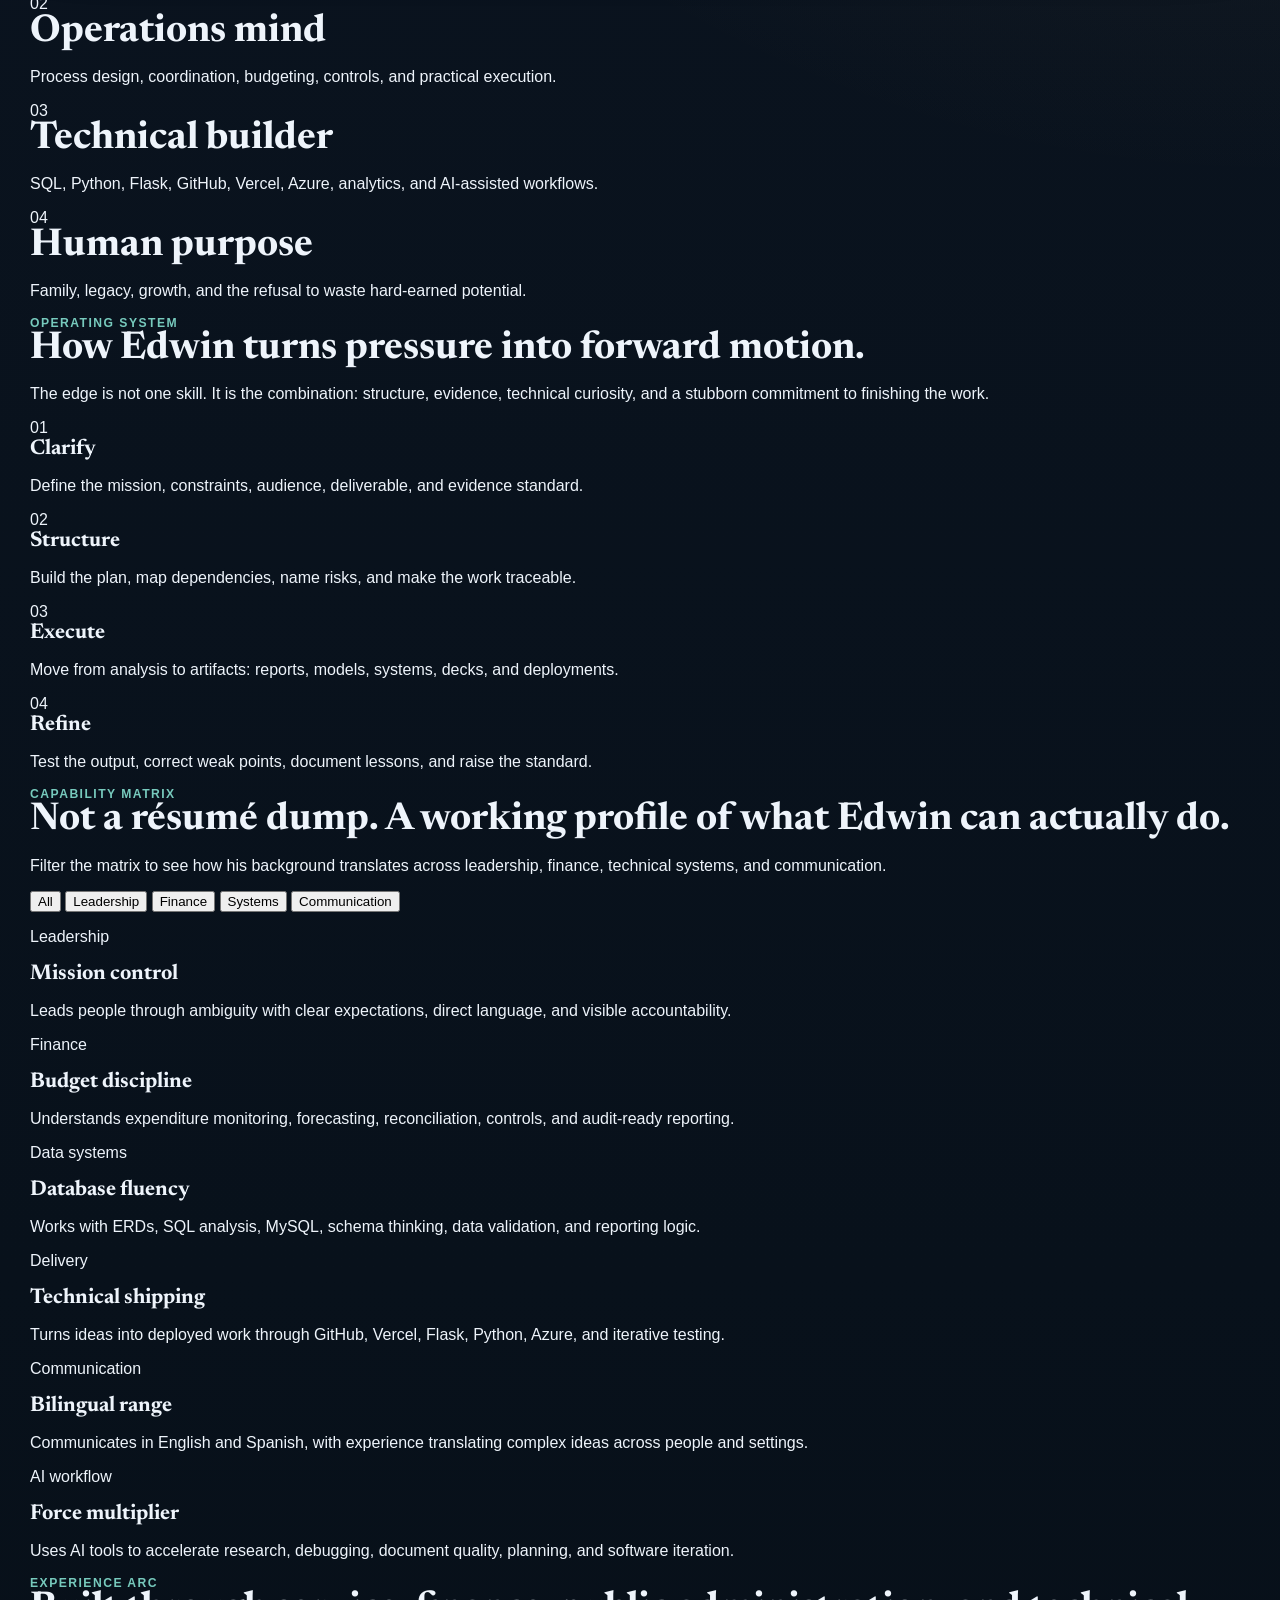
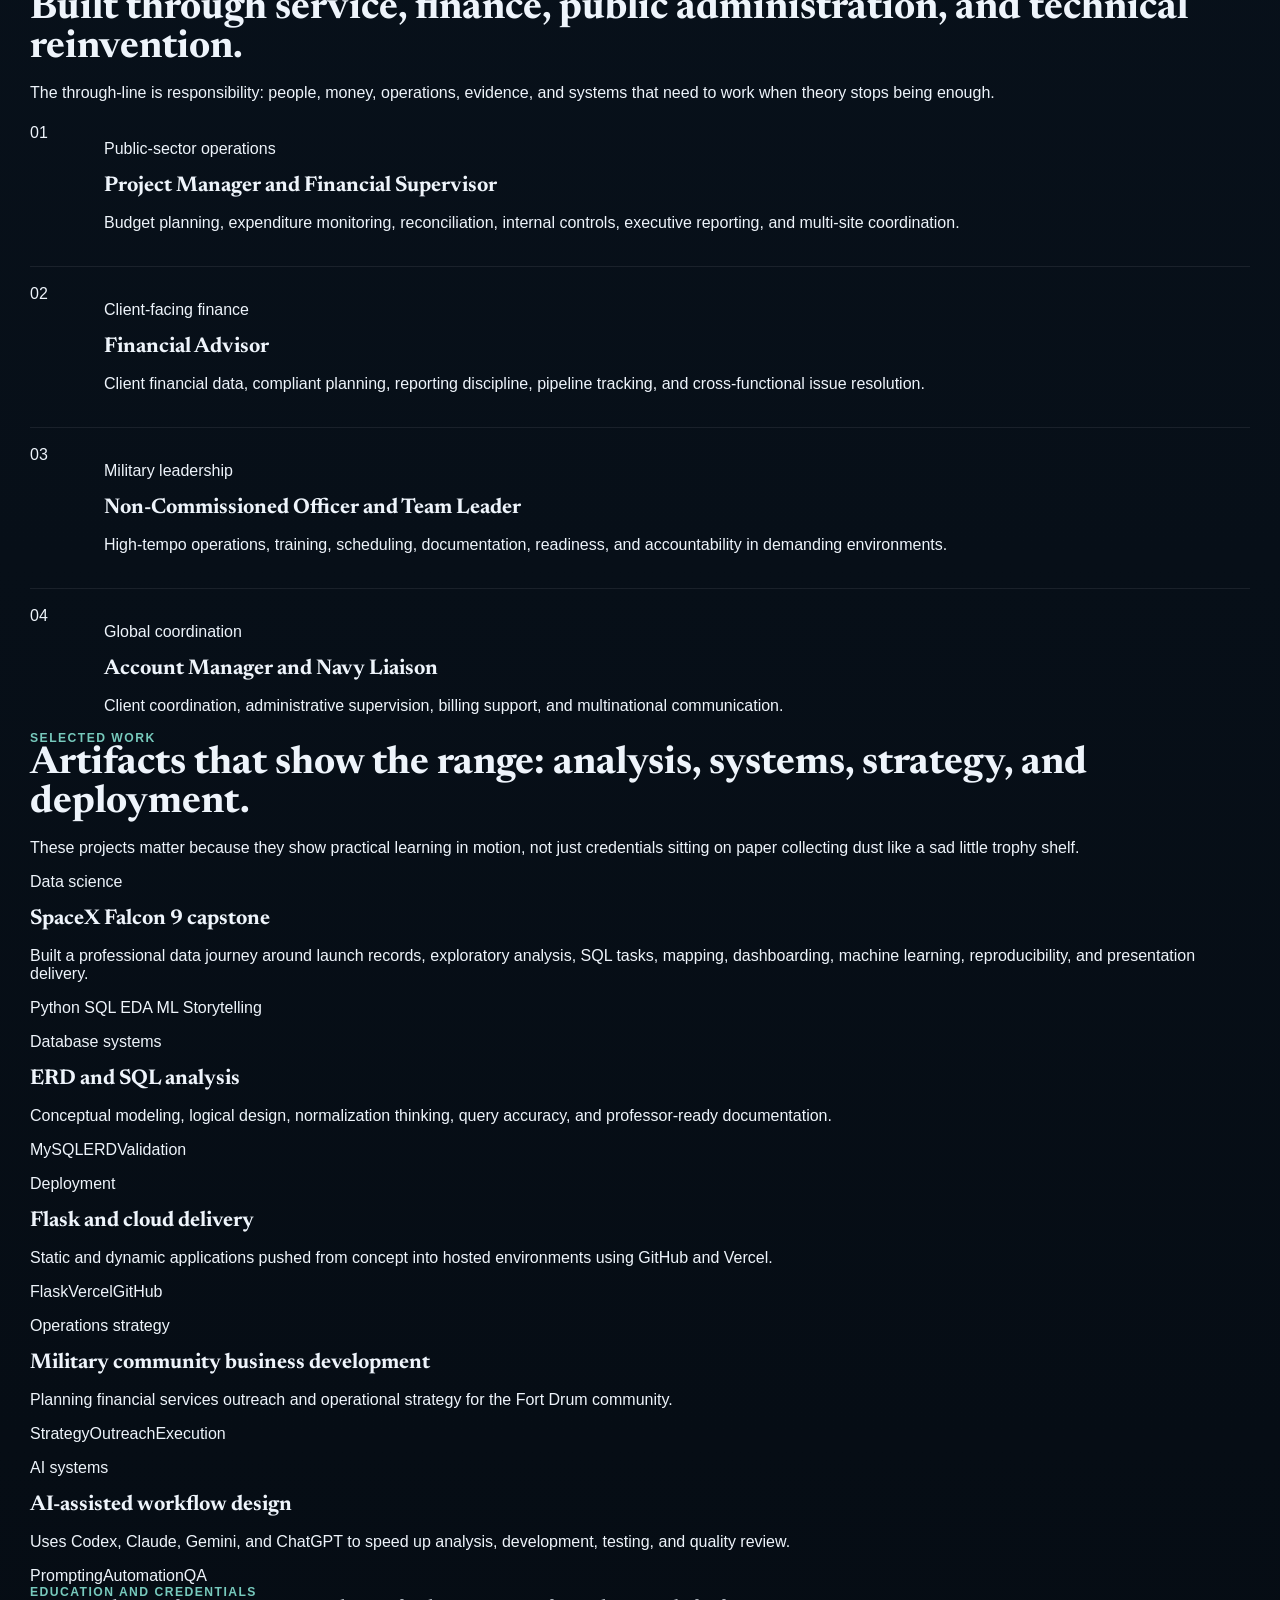
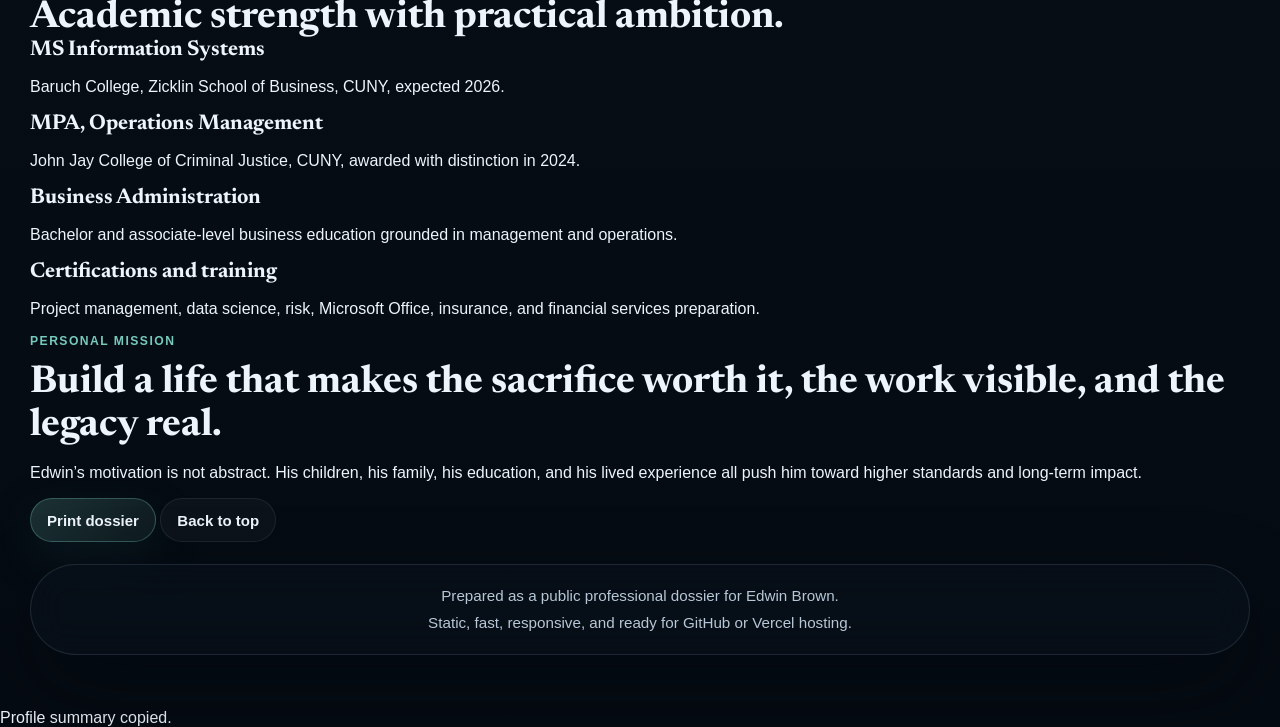
==== commit 73448cb5: "Give dossier page a command-center redesign" ====
--- a/index.html
+++ b/index.html
@@ -3,380 +3,372 @@
   <head>
     <meta charset="UTF-8" />
     <meta name="viewport" content="width=device-width, initial-scale=1.0" />
-    <title>Edwin Brown | Professional Dossier</title>
+    <title>Edwin Brown | Professional Command Dossier</title>
     <meta
       name="description"
-      content="Professional dossier for Edwin Brown, a U.S. Army veteran, operations-focused leader, and technical builder."
+      content="Professional command dossier for Edwin Brown, a U.S. Army veteran, operations leader, technical builder, and lifelong learner."
     />
+    <meta property="og:title" content="Edwin Brown | Professional Command Dossier" />
+    <meta
+      property="og:description"
+      content="A cinematic professional dossier for Edwin Brown, focused on leadership, operations, finance, data systems, and technical execution."
+    />
+    <meta property="og:type" content="website" />
+    <meta name="theme-color" content="#071019" />
     <link rel="preconnect" href="https://fonts.googleapis.com" />
     <link rel="preconnect" href="https://fonts.gstatic.com" crossorigin />
     <link
-      href="https://fonts.googleapis.com/css2?family=Manrope:wght@400;500;600;700;800&family=Newsreader:opsz,wght@6..72,500;6..72,700&display=swap"
+      href="https://fonts.googleapis.com/css2?family=Inter:wght@400;500;600;700;800;900&family=Newsreader:opsz,wght@6..72,500;6..72,700;6..72,800&display=swap"
       rel="stylesheet"
     />
     <link rel="stylesheet" href="styles.css" />
   </head>
   <body>
+    <div class="progress-bar" aria-hidden="true"></div>
+    <div class="ambient ambient--one" aria-hidden="true"></div>
+    <div class="ambient ambient--two" aria-hidden="true"></div>
+    <div class="ambient ambient--three" aria-hidden="true"></div>
+
     <div class="page-shell">
-      <header class="topbar">
-        <div class="topbar__mark">
-          <span class="topbar__badge">EB</span>
-          <div>
-            <p class="topbar__label">Professional Dossier</p>
-            <p class="topbar__title">Edwin Brown</p>
-          </div>
-        </div>
-
-        <nav class="topbar__nav" aria-label="Primary">
+      <header class="topbar" data-reveal>
+        <a class="brand" href="#top" aria-label="Edwin Brown dossier home">
+          <span class="brand__seal">EB</span>
+          <span>
+            <span class="brand__kicker">Professional Command Dossier</span>
+            <span class="brand__name">Edwin Brown</span>
+          </span>
+        </a>
+
+        <nav class="topbar__nav" aria-label="Primary navigation">
           <a href="#profile">Profile</a>
+          <a href="#system">System</a>
           <a href="#experience">Experience</a>
           <a href="#work">Work</a>
           <a href="#credentials">Credentials</a>
         </nav>
       </header>
 
-      <main>
-        <section class="hero">
-          <div class="hero__copy">
-            <p class="eyebrow">U.S. Army veteran | father | mission-driven operator</p>
+      <main id="top">
+        <section class="hero" aria-label="Professional introduction">
+          <div class="hero__copy" data-reveal>
+            <p class="eyebrow">Veteran operator | systems thinker | technical builder</p>
             <h1>Edwin Brown</h1>
             <p class="hero__lead">
-              Operations-focused leader with hands-on depth across public
-              administration, finance, project delivery, data systems, and
-              technical execution.
+              A mission-focused professional built at the intersection of public
+              administration, finance, data systems, project execution, and
+              disciplined leadership.
             </p>
             <p class="hero__body">
-              Edwin Brown brings 12+ years of experience spanning military
-              leadership, graduate-level operations training, and modern
-              technical implementation. His work is grounded in accountability,
-              documentation, and disciplined follow-through.
-            </p>
-
-            <div class="hero__actions">
-              <a class="button button--primary" href="#experience">View experience</a>
-              <a class="button button--secondary" href="#work">See selected work</a>
+              Edwin combines Army-tested accountability with graduate-level
+              operations training and modern technical fluency. His work style is
+              direct: clarify the mission, build the system, document the proof,
+              and keep improving until the result holds up under pressure.
+            </p>
+
+            <div class="hero__actions" aria-label="Dossier actions">
+              <a class="button button--primary" href="#work">Explore the work</a>
+              <a class="button button--secondary" href="#system">View operating system</a>
+              <button class="button button--ghost" type="button" data-copy-summary>
+                Copy profile summary
+              </button>
             </div>
 
-            <div class="hero__stats" aria-label="Profile highlights">
-              <article class="stat">
-                <span class="stat__value">$5M+</span>
-                <span class="stat__label">Budgets managed across public-sector operations</span>
-              </article>
-              <article class="stat">
-                <span class="stat__value">50+</span>
-                <span class="stat__label">Staff supervised across finance and administration</span>
-              </article>
-              <article class="stat">
-                <span class="stat__value">40+</span>
-                <span class="stat__label">Countries visited with a broad global perspective</span>
+            <div class="hero__metrics" aria-label="Profile highlights">
+              <article class="metric-card">
+                <span class="metric-card__value">12+</span>
+                <span class="metric-card__label">years across military, finance, operations, and technical work</span>
+              </article>
+              <article class="metric-card">
+                <span class="metric-card__value">2026</span>
+                <span class="metric-card__label">MSIS track at Baruch College, strengthening systems and business technology</span>
+              </article>
+              <article class="metric-card">
+                <span class="metric-card__value">40+</span>
+                <span class="metric-card__label">countries visited, strengthening cultural range and global judgment</span>
               </article>
             </div>
           </div>
 
-          <aside class="hero__rail">
-            <figure class="hero__portrait">
+          <aside class="hero__visual" data-reveal>
+            <figure class="portrait-card tilt-card">
               <img
                 src="assets/edwin-brown-portrait.png"
-                alt="Portrait of Edwin Brown in a navy blazer and white shirt"
+                alt="Portrait of Edwin Brown in professional attire"
               />
+              <figcaption>
+                <span>Professional identity</span>
+                <strong>Operator. Builder. Father. Learner.</strong>
+              </figcaption>
             </figure>
 
-            <article class="profile-card">
-              <p class="panel__eyebrow">Command profile</p>
-              <h2>Built for structure, pressure, and accountable delivery.</h2>
-              <ul class="profile-card__list">
-                <li><strong>Bilingual</strong><span>English and Spanish communication</span></li>
-                <li><strong>Graduate-trained</strong><span>MPA completed, MSIS in progress</span></li>
-                <li><strong>Execution-minded</strong><span>From planning through implementation and refinement</span></li>
-                <li><strong>Cross-functional</strong><span>Operations, finance, analytics, and technical systems</span></li>
-              </ul>
+            <article class="status-card">
+              <div class="status-card__pulse" aria-hidden="true"></div>
+              <div>
+                <p class="panel__eyebrow">Current signal</p>
+                <h2>Building toward higher impact roles in systems, operations, and leadership.</h2>
+              </div>
             </article>
           </aside>
         </section>
 
-        <section class="signal-grid" id="profile" aria-label="Core capabilities">
-          <article class="signal-card">
-            <p class="signal-card__eyebrow">Operations</p>
-            <h2>Program coordination with disciplined process control.</h2>
-            <p>
-              Experience spanning administrative leadership, resource planning,
-              internal coordination, and multi-site execution.
-            </p>
+        <section class="identity-strip" id="profile" data-reveal aria-label="Identity snapshot">
+          <article>
+            <span>01</span>
+            <h2>Veteran discipline</h2>
+            <p>Composure, accountability, readiness, and mission clarity under pressure.</p>
           </article>
-
-          <article class="signal-card">
-            <p class="signal-card__eyebrow">Finance</p>
-            <h2>Budget visibility, controls, and reporting discipline.</h2>
-            <p>
-              Background in expenditure monitoring, forecasting, reconciliation,
-              client-facing financial work, and audit-ready practices.
-            </p>
+          <article>
+            <span>02</span>
+            <h2>Operations mind</h2>
+            <p>Process design, coordination, budgeting, controls, and practical execution.</p>
           </article>
-
-          <article class="signal-card">
-            <p class="signal-card__eyebrow">Systems</p>
-            <h2>Technical fluency that supports real business execution.</h2>
-            <p>
-              Works with SQL, MySQL, Python, Flask, GitHub, Vercel, Azure, and
-              AI-assisted workflows to ship practical solutions.
-            </p>
+          <article>
+            <span>03</span>
+            <h2>Technical builder</h2>
+            <p>SQL, Python, Flask, GitHub, Vercel, Azure, analytics, and AI-assisted workflows.</p>
           </article>
-
-          <article class="signal-card">
-            <p class="signal-card__eyebrow">Leadership</p>
-            <h2>Mission focus shaped by military and civilian accountability.</h2>
-            <p>
-              Leads with composure under pressure, direct communication, and a
-              bias toward finishing what matters.
-            </p>
+          <article>
+            <span>04</span>
+            <h2>Human purpose</h2>
+            <p>Family, legacy, growth, and the refusal to waste hard-earned potential.</p>
           </article>
         </section>
 
-        <section class="section-grid section-grid--feature">
-          <article class="panel panel--statement">
-            <p class="panel__eyebrow">Professional identity</p>
-            <h2>Execution rooted in evidence, structure, and responsibility.</h2>
-            <p>
-              Edwin approaches work through clear documentation, reproducible
-              process, careful analysis, and practical outcomes. He is most
-              effective in environments that value discipline, initiative,
-              cross-functional coordination, and measurable results.
-            </p>
-            <p>
-              His military background strengthens adaptability and composure.
-              His academic and technical work strengthens rigor, systems
-              thinking, and follow-through.
-            </p>
-          </article>
-
-          <article class="panel panel--list">
-            <p class="panel__eyebrow">Core strengths</p>
-            <h2>Capabilities that travel across sectors and roles.</h2>
-            <ul class="pill-list">
-              <li>Operations management</li>
-              <li>Project coordination</li>
-              <li>Process improvement</li>
-              <li>Organizational strategy</li>
-              <li>Budget controls</li>
-              <li>SQL and database design</li>
-              <li>Cloud deployment</li>
-              <li>AI-assisted workflows</li>
-              <li>Business analysis</li>
-              <li>Executive reporting</li>
-            </ul>
-          </article>
-        </section>
-
-        <section class="section-grid section-grid--experience" id="experience">
-          <article class="panel panel--experience">
-            <p class="panel__eyebrow">Experience snapshot</p>
-            <h2>Leadership shaped by operations, finance, and mission accountability.</h2>
-            <div class="timeline">
-              <div class="timeline__item">
-                <div class="timeline__marker">01</div>
-                <div class="timeline__body">
-                  <h3>Project Manager and Financial Supervisor</h3>
-                  <p>
-                    Led budget planning, expenditure monitoring, reconciliation,
-                    internal controls, and executive reporting for multi-site
-                    public-sector operations.
-                  </p>
-                </div>
-              </div>
-              <div class="timeline__item">
-                <div class="timeline__marker">02</div>
-                <div class="timeline__body">
-                  <h3>Financial Advisor</h3>
-                  <p>
-                    Worked with client financial data, compliant planning,
-                    pipeline reporting, and cross-functional issue resolution.
-                  </p>
-                </div>
-              </div>
-              <div class="timeline__item">
-                <div class="timeline__marker">03</div>
-                <div class="timeline__body">
-                  <h3>Non-Commissioned Officer and Team Leader</h3>
-                  <p>
-                    Directed high-tempo operations, training, schedules,
-                    documentation, and accountability in military environments.
-                  </p>
-                </div>
-              </div>
-              <div class="timeline__item">
-                <div class="timeline__marker">04</div>
-                <div class="timeline__body">
-                  <h3>Account Manager and Navy Liaison</h3>
-                  <p>
-                    Managed client-facing coordination, billing support,
-                    administrative supervision, and multinational communication.
-                  </p>
-                </div>
-              </div>
+        <section class="section section--split" id="system" aria-label="Operating system">
+          <div class="section__intro" data-reveal>
+            <p class="eyebrow">Operating system</p>
+            <h2>How Edwin turns pressure into forward motion.</h2>
+            <p>
+              The edge is not one skill. It is the combination: structure, evidence,
+              technical curiosity, and a stubborn commitment to finishing the work.
+            </p>
+          </div>
+
+          <div class="process-orbit" data-reveal>
+            <article class="process-card tilt-card">
+              <span>01</span>
+              <h3>Clarify</h3>
+              <p>Define the mission, constraints, audience, deliverable, and evidence standard.</p>
+            </article>
+            <article class="process-card tilt-card">
+              <span>02</span>
+              <h3>Structure</h3>
+              <p>Build the plan, map dependencies, name risks, and make the work traceable.</p>
+            </article>
+            <article class="process-card tilt-card">
+              <span>03</span>
+              <h3>Execute</h3>
+              <p>Move from analysis to artifacts: reports, models, systems, decks, and deployments.</p>
+            </article>
+            <article class="process-card tilt-card">
+              <span>04</span>
+              <h3>Refine</h3>
+              <p>Test the output, correct weak points, document lessons, and raise the standard.</p>
+            </article>
+          </div>
+        </section>
+
+        <section class="section capability-section" aria-label="Capability matrix">
+          <div class="section__intro section__intro--wide" data-reveal>
+            <p class="eyebrow">Capability matrix</p>
+            <h2>Not a résumé dump. A working profile of what Edwin can actually do.</h2>
+            <p>
+              Filter the matrix to see how his background translates across leadership,
+              finance, technical systems, and communication.
+            </p>
+          </div>
+
+          <div class="filterbar" data-reveal aria-label="Capability filters">
+            <button class="filterbar__button is-active" type="button" data-filter="all">All</button>
+            <button class="filterbar__button" type="button" data-filter="leadership">Leadership</button>
+            <button class="filterbar__button" type="button" data-filter="finance">Finance</button>
+            <button class="filterbar__button" type="button" data-filter="systems">Systems</button>
+            <button class="filterbar__button" type="button" data-filter="communication">Communication</button>
+          </div>
+
+          <div class="capability-grid" data-reveal>
+            <article class="capability-card tilt-card" data-category="leadership communication">
+              <p class="card-kicker">Leadership</p>
+              <h3>Mission control</h3>
+              <p>Leads people through ambiguity with clear expectations, direct language, and visible accountability.</p>
+            </article>
+            <article class="capability-card tilt-card" data-category="finance systems">
+              <p class="card-kicker">Finance</p>
+              <h3>Budget discipline</h3>
+              <p>Understands expenditure monitoring, forecasting, reconciliation, controls, and audit-ready reporting.</p>
+            </article>
+            <article class="capability-card tilt-card" data-category="systems">
+              <p class="card-kicker">Data systems</p>
+              <h3>Database fluency</h3>
+              <p>Works with ERDs, SQL analysis, MySQL, schema thinking, data validation, and reporting logic.</p>
+            </article>
+            <article class="capability-card tilt-card" data-category="systems leadership">
+              <p class="card-kicker">Delivery</p>
+              <h3>Technical shipping</h3>
+              <p>Turns ideas into deployed work through GitHub, Vercel, Flask, Python, Azure, and iterative testing.</p>
+            </article>
+            <article class="capability-card tilt-card" data-category="communication leadership">
+              <p class="card-kicker">Communication</p>
+              <h3>Bilingual range</h3>
+              <p>Communicates in English and Spanish, with experience translating complex ideas across people and settings.</p>
+            </article>
+            <article class="capability-card tilt-card" data-category="leadership systems communication">
+              <p class="card-kicker">AI workflow</p>
+              <h3>Force multiplier</h3>
+              <p>Uses AI tools to accelerate research, debugging, document quality, planning, and software iteration.</p>
+            </article>
+          </div>
+        </section>
+
+        <section class="section section--timeline" id="experience" aria-label="Professional experience">
+          <div class="section__intro" data-reveal>
+            <p class="eyebrow">Experience arc</p>
+            <h2>Built through service, finance, public administration, and technical reinvention.</h2>
+            <p>
+              The through-line is responsibility: people, money, operations, evidence,
+              and systems that need to work when theory stops being enough.
+            </p>
+          </div>
+
+          <div class="timeline" data-reveal>
+            <article class="timeline__item">
+              <div class="timeline__number">01</div>
+              <div>
+                <p class="card-kicker">Public-sector operations</p>
+                <h3>Project Manager and Financial Supervisor</h3>
+                <p>Budget planning, expenditure monitoring, reconciliation, internal controls, executive reporting, and multi-site coordination.</p>
+              </div>
+            </article>
+            <article class="timeline__item">
+              <div class="timeline__number">02</div>
+              <div>
+                <p class="card-kicker">Client-facing finance</p>
+                <h3>Financial Advisor</h3>
+                <p>Client financial data, compliant planning, reporting discipline, pipeline tracking, and cross-functional issue resolution.</p>
+              </div>
+            </article>
+            <article class="timeline__item">
+              <div class="timeline__number">03</div>
+              <div>
+                <p class="card-kicker">Military leadership</p>
+                <h3>Non-Commissioned Officer and Team Leader</h3>
+                <p>High-tempo operations, training, scheduling, documentation, readiness, and accountability in demanding environments.</p>
+              </div>
+            </article>
+            <article class="timeline__item">
+              <div class="timeline__number">04</div>
+              <div>
+                <p class="card-kicker">Global coordination</p>
+                <h3>Account Manager and Navy Liaison</h3>
+                <p>Client coordination, administrative supervision, billing support, and multinational communication.</p>
+              </div>
+            </article>
+          </div>
+        </section>
+
+        <section class="section project-section" id="work" aria-label="Selected work">
+          <div class="section__intro section__intro--wide" data-reveal>
+            <p class="eyebrow">Selected work</p>
+            <h2>Artifacts that show the range: analysis, systems, strategy, and deployment.</h2>
+            <p>
+              These projects matter because they show practical learning in motion,
+              not just credentials sitting on paper collecting dust like a sad little trophy shelf.
+            </p>
+          </div>
+
+          <div class="project-grid" data-reveal>
+            <article class="project-card project-card--large tilt-card">
+              <p class="card-kicker">Data science</p>
+              <h3>SpaceX Falcon 9 capstone</h3>
+              <p>
+                Built a professional data journey around launch records, exploratory analysis,
+                SQL tasks, mapping, dashboarding, machine learning, reproducibility, and presentation delivery.
+              </p>
+              <div class="tag-row">
+                <span>Python</span>
+                <span>SQL</span>
+                <span>EDA</span>
+                <span>ML</span>
+                <span>Storytelling</span>
+              </div>
+            </article>
+            <article class="project-card tilt-card">
+              <p class="card-kicker">Database systems</p>
+              <h3>ERD and SQL analysis</h3>
+              <p>Conceptual modeling, logical design, normalization thinking, query accuracy, and professor-ready documentation.</p>
+              <div class="tag-row"><span>MySQL</span><span>ERD</span><span>Validation</span></div>
+            </article>
+            <article class="project-card tilt-card">
+              <p class="card-kicker">Deployment</p>
+              <h3>Flask and cloud delivery</h3>
+              <p>Static and dynamic applications pushed from concept into hosted environments using GitHub and Vercel.</p>
+              <div class="tag-row"><span>Flask</span><span>Vercel</span><span>GitHub</span></div>
+            </article>
+            <article class="project-card tilt-card">
+              <p class="card-kicker">Operations strategy</p>
+              <h3>Military community business development</h3>
+              <p>Planning financial services outreach and operational strategy for the Fort Drum community.</p>
+              <div class="tag-row"><span>Strategy</span><span>Outreach</span><span>Execution</span></div>
+            </article>
+            <article class="project-card tilt-card">
+              <p class="card-kicker">AI systems</p>
+              <h3>AI-assisted workflow design</h3>
+              <p>Uses Codex, Claude, Gemini, and ChatGPT to speed up analysis, development, testing, and quality review.</p>
+              <div class="tag-row"><span>Prompting</span><span>Automation</span><span>QA</span></div>
+            </article>
+          </div>
+        </section>
+
+        <section class="section section--credentials" id="credentials" aria-label="Credentials and principles">
+          <div class="credential-panel" data-reveal>
+            <p class="eyebrow">Education and credentials</p>
+            <h2>Academic strength with practical ambition.</h2>
+            <div class="credential-grid">
+              <article>
+                <h3>MS Information Systems</h3>
+                <p>Baruch College, Zicklin School of Business, CUNY, expected 2026.</p>
+              </article>
+              <article>
+                <h3>MPA, Operations Management</h3>
+                <p>John Jay College of Criminal Justice, CUNY, awarded with distinction in 2024.</p>
+              </article>
+              <article>
+                <h3>Business Administration</h3>
+                <p>Bachelor and associate-level business education grounded in management and operations.</p>
+              </article>
+              <article>
+                <h3>Certifications and training</h3>
+                <p>Project management, data science, risk, Microsoft Office, insurance, and financial services preparation.</p>
+              </article>
             </div>
-          </article>
-
-          <article class="stack">
-            <article class="panel panel--education">
-              <p class="panel__eyebrow">Education</p>
-              <h2>Graduate study backed by high-performance results.</h2>
-              <div class="credential-list">
-                <div class="credential-list__item">
-                  <h3>Master of Science in Information Systems</h3>
-                  <p>Baruch College, Zicklin School of Business, CUNY, expected 2026.</p>
-                </div>
-                <div class="credential-list__item">
-                  <h3>Master of Public Administration</h3>
-                  <p>
-                    Operations Management, John Jay College of Criminal Justice,
-                    CUNY, awarded with distinction in 2024.
-                  </p>
-                </div>
-                <div class="credential-list__item">
-                  <h3>Bachelor of Business Administration</h3>
-                  <p>Business administration with a focus on practical management and strategy.</p>
-                </div>
-                <div class="credential-list__item">
-                  <h3>Associate Degree in Business Management</h3>
-                  <p>Foundation in business systems, organizational coordination, and leadership.</p>
-                </div>
-              </div>
-            </article>
-
-            <article class="panel panel--awards">
-              <p class="panel__eyebrow">Recognition</p>
-              <h2>Service and performance signals.</h2>
-              <ul class="compact-list">
-                <li>Army Achievement Medal</li>
-                <li>National Defense Service Medal</li>
-                <li>Global War on Terrorism Service Medal</li>
-              </ul>
-            </article>
-          </article>
-        </section>
-
-        <section class="section-grid section-grid--projects" id="work">
-          <article class="panel panel--projects">
-            <p class="panel__eyebrow">Selected work</p>
-            <h2>Projects that connect research, systems thinking, and delivery.</h2>
-            <div class="project-list">
-              <article class="project">
-                <p class="project__tag">Data science</p>
-                <h3>SpaceX Falcon 9 capstone</h3>
-                <p>
-                  Developed a capstone focused on launch data, moving from
-                  research and interpretation into analysis, presentation, and
-                  professional communication.
-                </p>
-              </article>
-              <article class="project">
-                <p class="project__tag">Database systems</p>
-                <h3>Database design and SQL analysis</h3>
-                <p>
-                  Built entity relationship models, structured database designs,
-                  and SQL analysis work that required validation and clear
-                  documentation.
-                </p>
-              </article>
-              <article class="project">
-                <p class="project__tag">Deployment</p>
-                <h3>Cloud-based application delivery</h3>
-                <p>
-                  Used GitHub, Vercel, Python, Flask, and AI tooling to build,
-                  troubleshoot, improve, and ship technical projects from
-                  concept to working deployment.
-                </p>
-              </article>
+          </div>
+
+          <aside class="mission-panel" data-reveal>
+            <p class="eyebrow">Personal mission</p>
+            <blockquote>
+              Build a life that makes the sacrifice worth it, the work visible,
+              and the legacy real.
+            </blockquote>
+            <p>
+              Edwin’s motivation is not abstract. His children, his family, his
+              education, and his lived experience all push him toward higher
+              standards and long-term impact.
+            </p>
+            <div class="mission-panel__actions">
+              <button class="button button--primary" type="button" data-print>Print dossier</button>
+              <a class="button button--secondary" href="#top">Back to top</a>
             </div>
-          </article>
-
-          <article class="panel panel--metrics">
-            <p class="panel__eyebrow">Execution profile</p>
-            <h2>Professional work that crosses operations and technical systems.</h2>
-            <div class="metric-stack">
-              <div class="metric-stack__item">
-                <span>Project management</span>
-                <strong>Planning, coordination, sequencing, follow-through</strong>
-              </div>
-              <div class="metric-stack__item">
-                <span>Finance and administration</span>
-                <strong>Budget development, controls, forecasting, audit readiness</strong>
-              </div>
-              <div class="metric-stack__item">
-                <span>Data systems</span>
-                <strong>SQL, MySQL, database modeling, ERDs</strong>
-              </div>
-              <div class="metric-stack__item">
-                <span>Technical implementation</span>
-                <strong>Python, Flask, GitHub, Vercel, Azure</strong>
-              </div>
-              <div class="metric-stack__item">
-                <span>AI workflow integration</span>
-                <strong>Codex, Claude, Gemini, ChatGPT</strong>
-              </div>
-            </div>
-          </article>
-        </section>
-
-        <section class="section-grid section-grid--closing" id="credentials">
-          <article class="panel panel--credentials">
-            <p class="panel__eyebrow">Certifications and training</p>
-            <h2>Formal development across management, risk, and analytics.</h2>
-            <ul class="pill-list">
-              <li>Google Project Management Professional Certificate</li>
-              <li>IBM Data Science Professional Certificate</li>
-              <li>Certified Project Manager (CPM)</li>
-              <li>Certified Risk Manager (CRM)</li>
-              <li>Microsoft Office Specialist</li>
-              <li>Securities Industry Essentials (SIE)</li>
-              <li>Life Insurance License, New York State</li>
-            </ul>
-          </article>
-
-          <article class="stack">
-            <article class="panel panel--principles">
-              <p class="panel__eyebrow">Operating principles</p>
-              <h2>How he approaches the work.</h2>
-              <div class="principles">
-                <div class="principle">
-                  <h3>Structured thinking</h3>
-                  <p>Break problems down, document clearly, and keep the work traceable.</p>
-                </div>
-                <div class="principle">
-                  <h3>Mission focus</h3>
-                  <p>Prioritize the objective, stay accountable, and finish what matters.</p>
-                </div>
-                <div class="principle">
-                  <h3>Practical adaptability</h3>
-                  <p>Adjust quickly under pressure without losing discipline or direction.</p>
-                </div>
-                <div class="principle">
-                  <h3>Continuous growth</h3>
-                  <p>Stay honest about gaps, keep learning, and convert effort into progress.</p>
-                </div>
-              </div>
-            </article>
-
-            <article class="panel panel--mission">
-              <p class="panel__eyebrow">Mission</p>
-              <blockquote>
-                "Driven by purpose, disciplined growth, and a commitment to
-                building a meaningful legacy through education, leadership, and
-                execution."
-              </blockquote>
-              <p>
-                His children remain a major source of motivation. That sense of
-                responsibility shapes the way he approaches work, learning, and
-                long-term impact.
-              </p>
-            </article>
-          </article>
+          </aside>
         </section>
       </main>
 
-      <footer class="footer">
+      <footer class="footer" data-reveal>
         <p>Prepared as a public professional dossier for Edwin Brown.</p>
+        <p class="footer__small">Static, fast, responsive, and ready for GitHub or Vercel hosting.</p>
       </footer>
     </div>
+
+    <div class="toast" role="status" aria-live="polite" aria-hidden="true">Profile summary copied.</div>
+    <script src="script.js"></script>
   </body>
 </html>
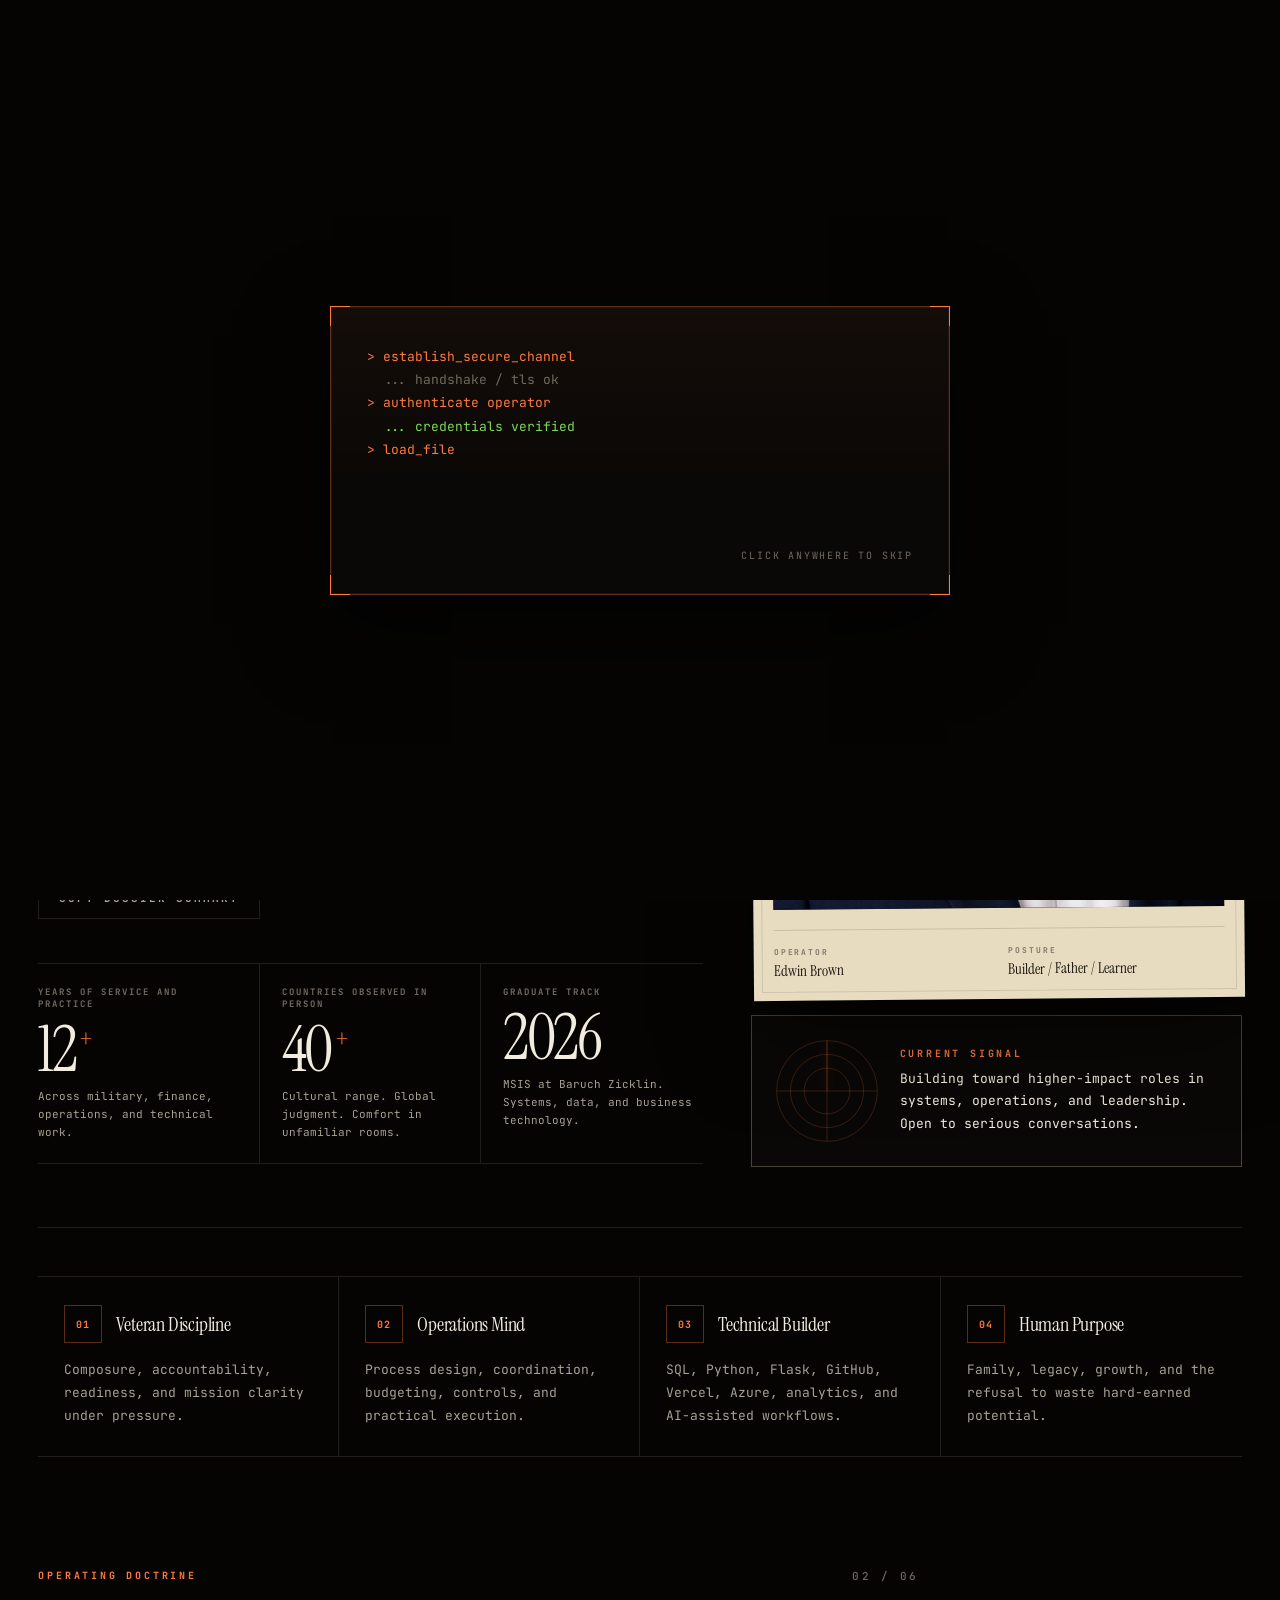
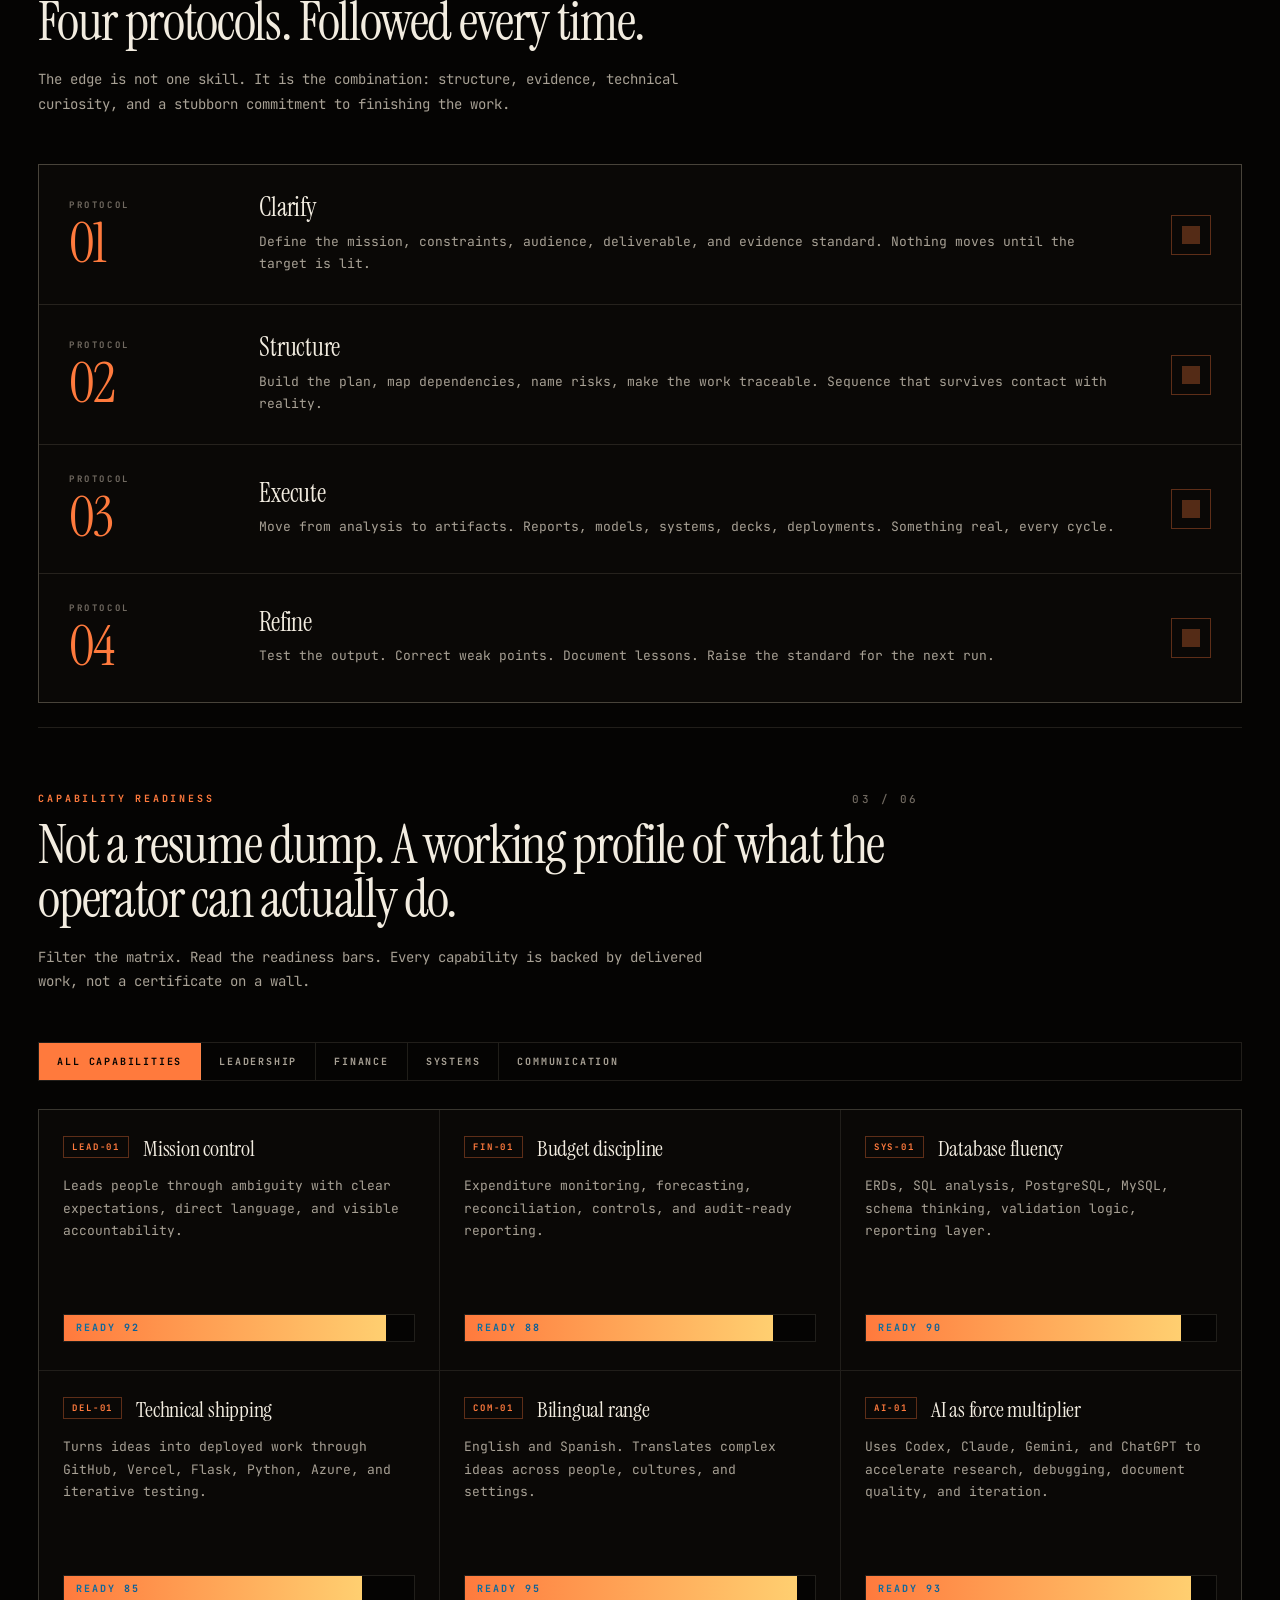
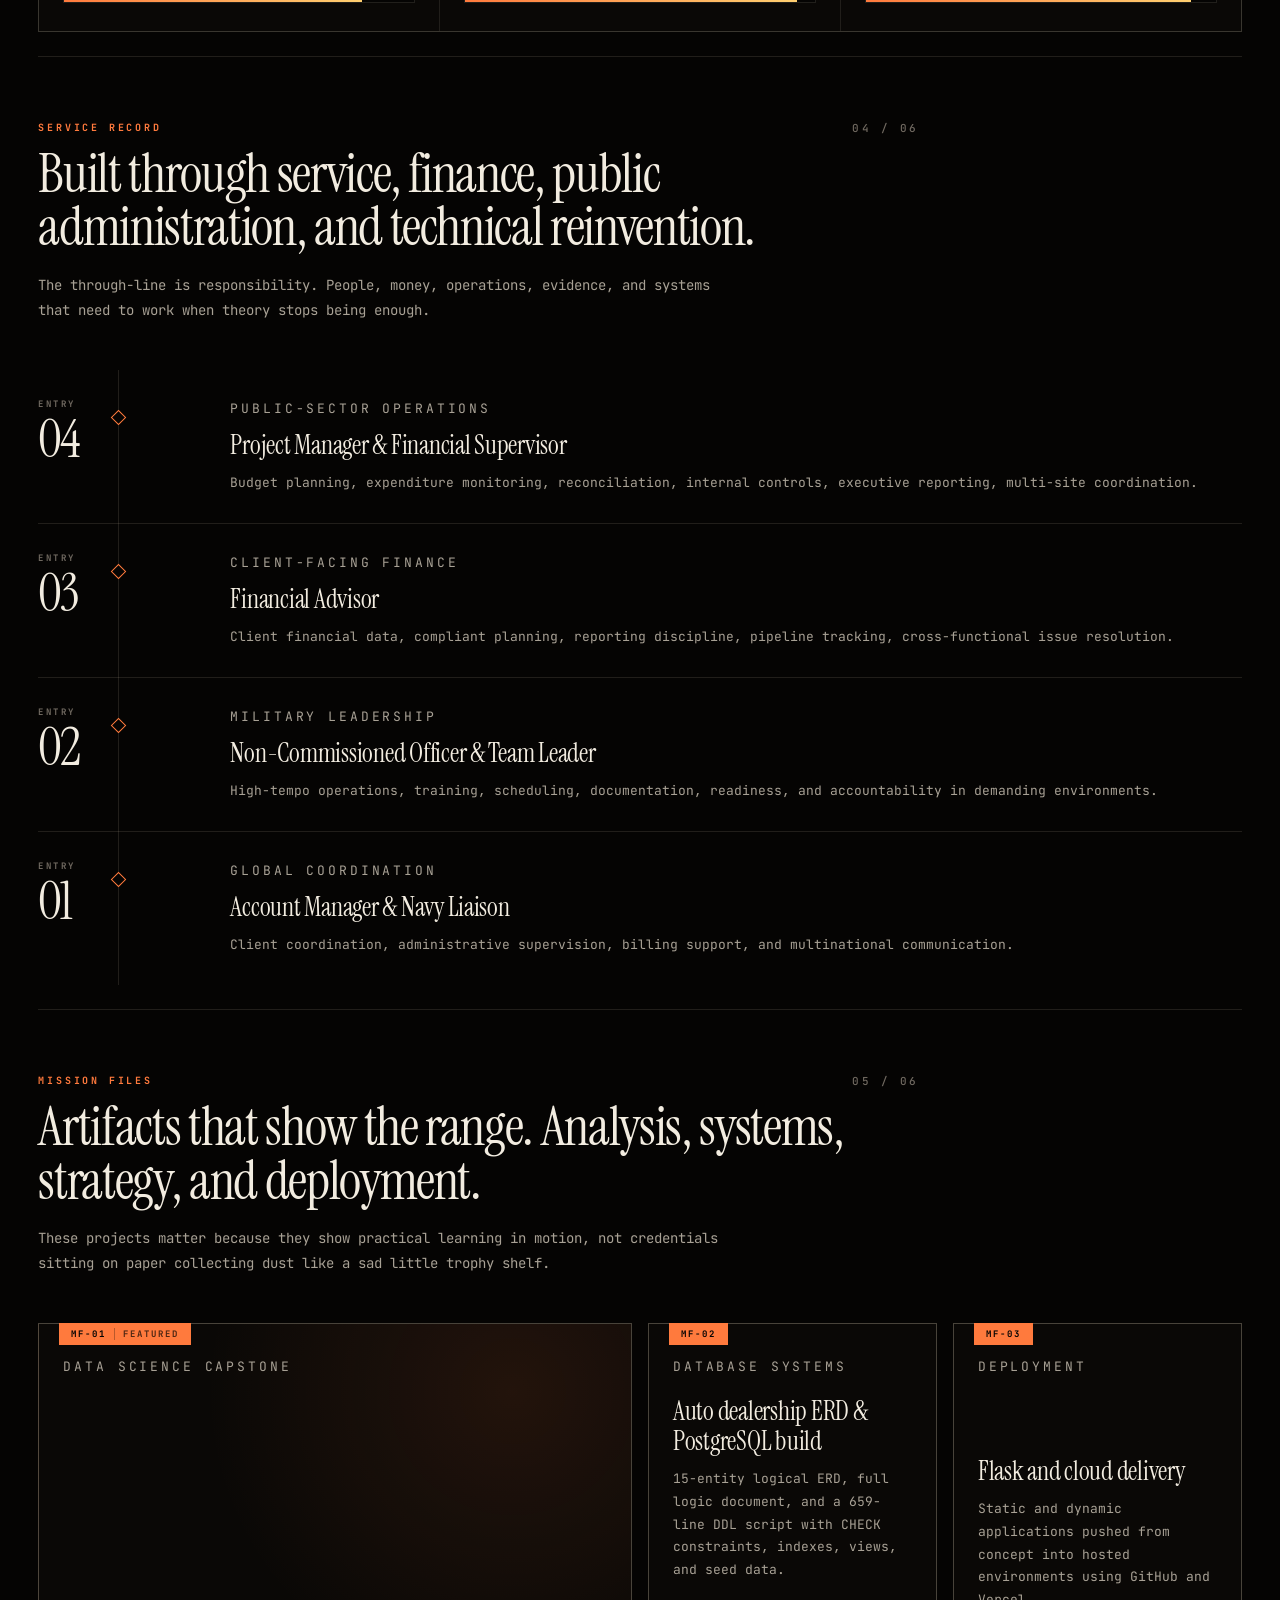
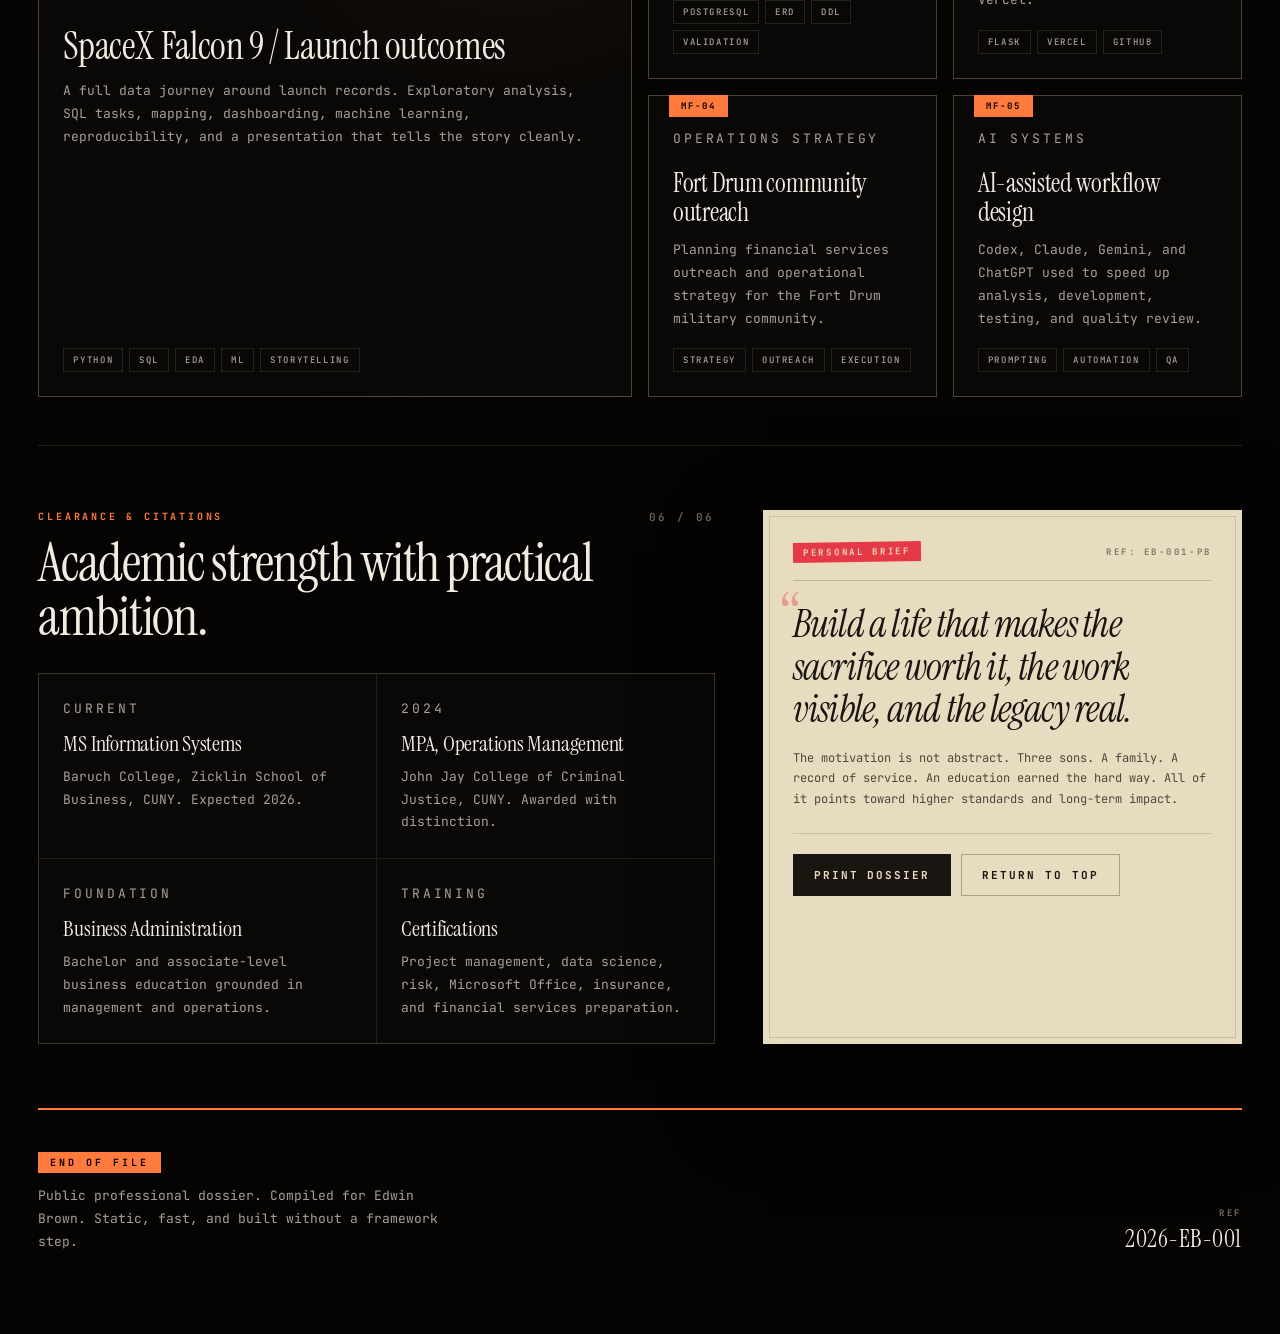
==== commit 753b0070: "Redesign: classified operator dossier aesthetic - Boot/access sequence on load (skippable) - Classif" ====
--- a/index.html
+++ b/index.html
@@ -3,372 +3,577 @@
   <head>
     <meta charset="UTF-8" />
     <meta name="viewport" content="width=device-width, initial-scale=1.0" />
-    <title>Edwin Brown | Professional Command Dossier</title>
+    <title>Edwin Brown // Operator File 2026-EB-001</title>
     <meta
       name="description"
-      content="Professional command dossier for Edwin Brown, a U.S. Army veteran, operations leader, technical builder, and lifelong learner."
+      content="Classified-style professional dossier for Edwin Brown. U.S. Army veteran, operations leader, technical builder, MSIS candidate."
     />
-    <meta property="og:title" content="Edwin Brown | Professional Command Dossier" />
+    <meta property="og:title" content="Edwin Brown // Operator File" />
     <meta
       property="og:description"
-      content="A cinematic professional dossier for Edwin Brown, focused on leadership, operations, finance, data systems, and technical execution."
+      content="Operator file for Edwin Brown. Veteran, builder, systems thinker. Declassified for public release."
     />
     <meta property="og:type" content="website" />
-    <meta name="theme-color" content="#071019" />
+    <meta name="theme-color" content="#050403" />
     <link rel="preconnect" href="https://fonts.googleapis.com" />
     <link rel="preconnect" href="https://fonts.gstatic.com" crossorigin />
     <link
-      href="https://fonts.googleapis.com/css2?family=Inter:wght@400;500;600;700;800;900&family=Newsreader:opsz,wght@6..72,500;6..72,700;6..72,800&display=swap"
+      href="https://fonts.googleapis.com/css2?family=Instrument+Serif:ital@0;1&family=JetBrains+Mono:wght@300;400;500;700&display=swap"
       rel="stylesheet"
     />
     <link rel="stylesheet" href="styles.css" />
   </head>
   <body>
-    <div class="progress-bar" aria-hidden="true"></div>
-    <div class="ambient ambient--one" aria-hidden="true"></div>
-    <div class="ambient ambient--two" aria-hidden="true"></div>
-    <div class="ambient ambient--three" aria-hidden="true"></div>
-
-    <div class="page-shell">
-      <header class="topbar" data-reveal>
-        <a class="brand" href="#top" aria-label="Edwin Brown dossier home">
-          <span class="brand__seal">EB</span>
-          <span>
-            <span class="brand__kicker">Professional Command Dossier</span>
-            <span class="brand__name">Edwin Brown</span>
+    <!-- Boot / access sequence -->
+    <div class="boot" id="boot" aria-hidden="true">
+      <div class="boot__frame">
+        <div class="boot__crosshair" aria-hidden="true">
+          <span></span><span></span><span></span><span></span>
+        </div>
+        <pre class="boot__log" id="bootLog"></pre>
+        <p class="boot__hint">click anywhere to skip</p>
+      </div>
+    </div>
+
+    <!-- Atmosphere layers -->
+    <div class="scanlines" aria-hidden="true"></div>
+    <div class="grain" aria-hidden="true"></div>
+    <div class="vignette" aria-hidden="true"></div>
+    <div class="progress" aria-hidden="true"></div>
+
+    <!-- Classification banner -->
+    <div class="classbar" role="note" aria-label="Classification">
+      <span class="classbar__stamp">UNCLASSIFIED</span>
+      <span class="classbar__sep">//</span>
+      <span>PUBLIC RELEASE AUTHORIZED</span>
+      <span class="classbar__sep">//</span>
+      <span class="classbar__live" id="liveClock">00:00:00 UTC</span>
+      <span class="classbar__sep">//</span>
+      <span>SESSION <span id="sessionId">EB-0000</span></span>
+    </div>
+
+    <div class="shell" id="top">
+      <header class="commandbar" data-reveal>
+        <a class="seal" href="#top" aria-label="Home">
+          <span class="seal__mark" aria-hidden="true">
+            <svg viewBox="0 0 40 40" xmlns="http://www.w3.org/2000/svg">
+              <circle cx="20" cy="20" r="18" fill="none" stroke="currentColor" stroke-width="1" />
+              <circle cx="20" cy="20" r="13" fill="none" stroke="currentColor" stroke-width="0.5" />
+              <path d="M20 4 V 36 M4 20 H 36" stroke="currentColor" stroke-width="0.5" />
+              <text x="20" y="24" text-anchor="middle" font-family="JetBrains Mono" font-size="10" font-weight="700" fill="currentColor">EB</text>
+            </svg>
+          </span>
+          <span class="seal__meta">
+            <span class="seal__label">FILE 2026-EB-001</span>
+            <span class="seal__name">Edwin Brown</span>
           </span>
         </a>
 
-        <nav class="topbar__nav" aria-label="Primary navigation">
-          <a href="#profile">Profile</a>
-          <a href="#system">System</a>
-          <a href="#experience">Experience</a>
-          <a href="#work">Work</a>
-          <a href="#credentials">Credentials</a>
+        <nav class="nav" aria-label="Dossier sections">
+          <a href="#profile"><span>01</span>Profile</a>
+          <a href="#doctrine"><span>02</span>Doctrine</a>
+          <a href="#readiness"><span>03</span>Readiness</a>
+          <a href="#record"><span>04</span>Record</a>
+          <a href="#missions"><span>05</span>Missions</a>
+          <a href="#clearance"><span>06</span>Clearance</a>
         </nav>
       </header>
 
-      <main id="top">
-        <section class="hero" aria-label="Professional introduction">
-          <div class="hero__copy" data-reveal>
-            <p class="eyebrow">Veteran operator | systems thinker | technical builder</p>
-            <h1>Edwin Brown</h1>
-            <p class="hero__lead">
-              A mission-focused professional built at the intersection of public
-              administration, finance, data systems, project execution, and
-              disciplined leadership.
-            </p>
-            <p class="hero__body">
-              Edwin combines Army-tested accountability with graduate-level
-              operations training and modern technical fluency. His work style is
-              direct: clarify the mission, build the system, document the proof,
-              and keep improving until the result holds up under pressure.
-            </p>
-
-            <div class="hero__actions" aria-label="Dossier actions">
-              <a class="button button--primary" href="#work">Explore the work</a>
-              <a class="button button--secondary" href="#system">View operating system</a>
-              <button class="button button--ghost" type="button" data-copy-summary>
-                Copy profile summary
-              </button>
-            </div>
-
-            <div class="hero__metrics" aria-label="Profile highlights">
-              <article class="metric-card">
-                <span class="metric-card__value">12+</span>
-                <span class="metric-card__label">years across military, finance, operations, and technical work</span>
-              </article>
-              <article class="metric-card">
-                <span class="metric-card__value">2026</span>
-                <span class="metric-card__label">MSIS track at Baruch College, strengthening systems and business technology</span>
-              </article>
-              <article class="metric-card">
-                <span class="metric-card__value">40+</span>
-                <span class="metric-card__label">countries visited, strengthening cultural range and global judgment</span>
-              </article>
+      <main>
+        <!-- SECTION: PROFILE -->
+        <section class="profile" id="profile" aria-label="Subject profile">
+          <div class="profile__meta" data-reveal>
+            <div class="meta-row">
+              <span class="meta-key">CLASSIFICATION</span>
+              <span class="meta-val">UNCLASSIFIED</span>
+            </div>
+            <div class="meta-row">
+              <span class="meta-key">SUBJECT</span>
+              <span class="meta-val">BROWN, EDWIN</span>
+            </div>
+            <div class="meta-row">
+              <span class="meta-key">DESIGNATION</span>
+              <span class="meta-val">VETERAN OPERATOR / SYSTEMS BUILDER</span>
+            </div>
+            <div class="meta-row">
+              <span class="meta-key">STATUS</span>
+              <span class="meta-val meta-val--live"><i></i>ACTIVE</span>
             </div>
           </div>
 
-          <aside class="hero__visual" data-reveal>
-            <figure class="portrait-card tilt-card">
-              <img
-                src="assets/edwin-brown-portrait.png"
-                alt="Portrait of Edwin Brown in professional attire"
-              />
-              <figcaption>
-                <span>Professional identity</span>
-                <strong>Operator. Builder. Father. Learner.</strong>
-              </figcaption>
-            </figure>
-
-            <article class="status-card">
-              <div class="status-card__pulse" aria-hidden="true"></div>
-              <div>
-                <p class="panel__eyebrow">Current signal</p>
-                <h2>Building toward higher impact roles in systems, operations, and leadership.</h2>
-              </div>
-            </article>
-          </aside>
-        </section>
-
-        <section class="identity-strip" id="profile" data-reveal aria-label="Identity snapshot">
-          <article>
-            <span>01</span>
-            <h2>Veteran discipline</h2>
+          <div class="profile__main">
+            <div class="profile__left" data-reveal>
+              <p class="eyebrow">Subject Profile / Public Release</p>
+              <h1 class="display">
+                <span>Edwin</span>
+                <span class="display__italic">Brown</span>
+              </h1>
+              <p class="lede">
+                A mission-focused professional built at the intersection of public administration, finance, data systems, project execution, and disciplined leadership.
+              </p>
+              <p class="body">
+                Army-tested accountability. Graduate-level operations training. Modern technical fluency. The work style is direct: clarify the mission, build the system, document the proof, and keep refining until the result holds up under pressure.
+              </p>
+
+              <div class="actions">
+                <a class="btn btn--primary" href="#missions">
+                  <span class="btn__bracket">[</span>
+                  Review mission files
+                  <span class="btn__bracket">]</span>
+                </a>
+                <a class="btn btn--ghost" href="#doctrine">Operating doctrine</a>
+                <button class="btn btn--ghost" type="button" data-copy-summary>
+                  Copy dossier summary
+                </button>
+              </div>
+
+              <dl class="stats">
+                <div class="stat">
+                  <dt>Years of service and practice</dt>
+                  <dd><span data-count="12">00</span><sup>+</sup></dd>
+                  <p>Across military, finance, operations, and technical work.</p>
+                </div>
+                <div class="stat">
+                  <dt>Countries observed in person</dt>
+                  <dd><span data-count="40">00</span><sup>+</sup></dd>
+                  <p>Cultural range. Global judgment. Comfort in unfamiliar rooms.</p>
+                </div>
+                <div class="stat">
+                  <dt>Graduate track</dt>
+                  <dd>2026</dd>
+                  <p>MSIS at Baruch Zicklin. Systems, data, and business technology.</p>
+                </div>
+              </dl>
+            </div>
+
+            <aside class="profile__right" data-reveal>
+              <figure class="idcard">
+                <div class="idcard__tape" aria-hidden="true">PHOTO ON FILE</div>
+                <div class="idcard__frame">
+                  <img
+                    src="assets/edwin-brown-portrait.png"
+                    alt="Portrait of Edwin Brown"
+                    loading="eager"
+                  />
+                  <svg class="idcard__brackets" viewBox="0 0 100 100" preserveAspectRatio="none" aria-hidden="true">
+                    <path d="M0 12 V 0 H 12" />
+                    <path d="M88 0 H 100 V 12" />
+                    <path d="M100 88 V 100 H 88" />
+                    <path d="M12 100 H 0 V 88" />
+                  </svg>
+                </div>
+                <figcaption class="idcard__caption">
+                  <div>
+                    <span class="idcard__label">Operator</span>
+                    <strong>Edwin Brown</strong>
+                  </div>
+                  <div>
+                    <span class="idcard__label">Posture</span>
+                    <strong>Builder / Father / Learner</strong>
+                  </div>
+                </figcaption>
+              </figure>
+
+              <div class="signal" aria-label="Live signal">
+                <div class="signal__scope" aria-hidden="true">
+                  <svg viewBox="0 0 120 120">
+                    <circle cx="60" cy="60" r="55" fill="none" />
+                    <circle cx="60" cy="60" r="40" fill="none" />
+                    <circle cx="60" cy="60" r="25" fill="none" />
+                    <line x1="60" y1="5" x2="60" y2="115" />
+                    <line x1="5" y1="60" x2="115" y2="60" />
+                    <g class="signal__sweep">
+                      <line x1="60" y1="60" x2="60" y2="5" />
+                    </g>
+                    <circle cx="60" cy="60" r="2" class="signal__ping" />
+                  </svg>
+                </div>
+                <div>
+                  <p class="eyebrow">Current Signal</p>
+                  <p class="signal__text">
+                    Building toward higher-impact roles in systems, operations, and leadership. Open to serious conversations.
+                  </p>
+                </div>
+              </div>
+            </aside>
+          </div>
+        </section>
+
+        <!-- SECTION: IDENTITY STAMPS -->
+        <section class="stamps" aria-label="Identity excerpts">
+          <article class="stamp" data-reveal>
+            <div class="stamp__head">
+              <span>01</span>
+              <em>Veteran Discipline</em>
+            </div>
             <p>Composure, accountability, readiness, and mission clarity under pressure.</p>
           </article>
-          <article>
-            <span>02</span>
-            <h2>Operations mind</h2>
+          <article class="stamp" data-reveal>
+            <div class="stamp__head">
+              <span>02</span>
+              <em>Operations Mind</em>
+            </div>
             <p>Process design, coordination, budgeting, controls, and practical execution.</p>
           </article>
-          <article>
-            <span>03</span>
-            <h2>Technical builder</h2>
+          <article class="stamp" data-reveal>
+            <div class="stamp__head">
+              <span>03</span>
+              <em>Technical Builder</em>
+            </div>
             <p>SQL, Python, Flask, GitHub, Vercel, Azure, analytics, and AI-assisted workflows.</p>
           </article>
-          <article>
-            <span>04</span>
-            <h2>Human purpose</h2>
+          <article class="stamp" data-reveal>
+            <div class="stamp__head">
+              <span>04</span>
+              <em>Human Purpose</em>
+            </div>
             <p>Family, legacy, growth, and the refusal to waste hard-earned potential.</p>
           </article>
         </section>
 
-        <section class="section section--split" id="system" aria-label="Operating system">
-          <div class="section__intro" data-reveal>
-            <p class="eyebrow">Operating system</p>
-            <h2>How Edwin turns pressure into forward motion.</h2>
-            <p>
-              The edge is not one skill. It is the combination: structure, evidence,
-              technical curiosity, and a stubborn commitment to finishing the work.
+        <!-- SECTION: DOCTRINE -->
+        <section class="section" id="doctrine" aria-label="Operating doctrine">
+          <header class="section__head" data-reveal>
+            <div class="section__index">02 / 06</div>
+            <p class="eyebrow">Operating Doctrine</p>
+            <h2>Four protocols. Followed every time.</h2>
+            <p class="section__lede">
+              The edge is not one skill. It is the combination: structure, evidence, technical curiosity, and a stubborn commitment to finishing the work.
             </p>
+          </header>
+
+          <ol class="doctrine" data-reveal>
+            <li>
+              <div class="doctrine__num">
+                <span>PROTOCOL</span>
+                <strong>01</strong>
+              </div>
+              <div class="doctrine__body">
+                <h3>Clarify</h3>
+                <p>Define the mission, constraints, audience, deliverable, and evidence standard. Nothing moves until the target is lit.</p>
+              </div>
+              <div class="doctrine__tick" aria-hidden="true"></div>
+            </li>
+            <li>
+              <div class="doctrine__num">
+                <span>PROTOCOL</span>
+                <strong>02</strong>
+              </div>
+              <div class="doctrine__body">
+                <h3>Structure</h3>
+                <p>Build the plan, map dependencies, name risks, make the work traceable. Sequence that survives contact with reality.</p>
+              </div>
+              <div class="doctrine__tick" aria-hidden="true"></div>
+            </li>
+            <li>
+              <div class="doctrine__num">
+                <span>PROTOCOL</span>
+                <strong>03</strong>
+              </div>
+              <div class="doctrine__body">
+                <h3>Execute</h3>
+                <p>Move from analysis to artifacts. Reports, models, systems, decks, deployments. Something real, every cycle.</p>
+              </div>
+              <div class="doctrine__tick" aria-hidden="true"></div>
+            </li>
+            <li>
+              <div class="doctrine__num">
+                <span>PROTOCOL</span>
+                <strong>04</strong>
+              </div>
+              <div class="doctrine__body">
+                <h3>Refine</h3>
+                <p>Test the output. Correct weak points. Document lessons. Raise the standard for the next run.</p>
+              </div>
+              <div class="doctrine__tick" aria-hidden="true"></div>
+            </li>
+          </ol>
+        </section>
+
+        <!-- SECTION: READINESS -->
+        <section class="section" id="readiness" aria-label="Capability readiness">
+          <header class="section__head" data-reveal>
+            <div class="section__index">03 / 06</div>
+            <p class="eyebrow">Capability Readiness</p>
+            <h2>Not a resume dump. A working profile of what the operator can actually do.</h2>
+            <p class="section__lede">
+              Filter the matrix. Read the readiness bars. Every capability is backed by delivered work, not a certificate on a wall.
+            </p>
+          </header>
+
+          <div class="filters" data-reveal aria-label="Capability filters">
+            <button class="chip is-active" type="button" data-filter="all">All capabilities</button>
+            <button class="chip" type="button" data-filter="leadership">Leadership</button>
+            <button class="chip" type="button" data-filter="finance">Finance</button>
+            <button class="chip" type="button" data-filter="systems">Systems</button>
+            <button class="chip" type="button" data-filter="communication">Communication</button>
           </div>
 
-          <div class="process-orbit" data-reveal>
-            <article class="process-card tilt-card">
-              <span>01</span>
-              <h3>Clarify</h3>
-              <p>Define the mission, constraints, audience, deliverable, and evidence standard.</p>
-            </article>
-            <article class="process-card tilt-card">
-              <span>02</span>
-              <h3>Structure</h3>
-              <p>Build the plan, map dependencies, name risks, and make the work traceable.</p>
-            </article>
-            <article class="process-card tilt-card">
-              <span>03</span>
-              <h3>Execute</h3>
-              <p>Move from analysis to artifacts: reports, models, systems, decks, and deployments.</p>
-            </article>
-            <article class="process-card tilt-card">
-              <span>04</span>
-              <h3>Refine</h3>
-              <p>Test the output, correct weak points, document lessons, and raise the standard.</p>
+          <div class="caps" data-reveal>
+            <article class="cap" data-category="leadership communication">
+              <header>
+                <span class="cap__tag">LEAD-01</span>
+                <h3>Mission control</h3>
+              </header>
+              <p>Leads people through ambiguity with clear expectations, direct language, and visible accountability.</p>
+              <div class="cap__bar" role="meter" aria-valuenow="92" aria-valuemin="0" aria-valuemax="100">
+                <span data-fill="92"></span>
+                <em>READY 92</em>
+              </div>
+            </article>
+            <article class="cap" data-category="finance systems">
+              <header>
+                <span class="cap__tag">FIN-01</span>
+                <h3>Budget discipline</h3>
+              </header>
+              <p>Expenditure monitoring, forecasting, reconciliation, controls, and audit-ready reporting.</p>
+              <div class="cap__bar" role="meter" aria-valuenow="88" aria-valuemin="0" aria-valuemax="100">
+                <span data-fill="88"></span>
+                <em>READY 88</em>
+              </div>
+            </article>
+            <article class="cap" data-category="systems">
+              <header>
+                <span class="cap__tag">SYS-01</span>
+                <h3>Database fluency</h3>
+              </header>
+              <p>ERDs, SQL analysis, PostgreSQL, MySQL, schema thinking, validation logic, reporting layer.</p>
+              <div class="cap__bar" role="meter" aria-valuenow="90" aria-valuemin="0" aria-valuemax="100">
+                <span data-fill="90"></span>
+                <em>READY 90</em>
+              </div>
+            </article>
+            <article class="cap" data-category="systems leadership">
+              <header>
+                <span class="cap__tag">DEL-01</span>
+                <h3>Technical shipping</h3>
+              </header>
+              <p>Turns ideas into deployed work through GitHub, Vercel, Flask, Python, Azure, and iterative testing.</p>
+              <div class="cap__bar" role="meter" aria-valuenow="85" aria-valuemin="0" aria-valuemax="100">
+                <span data-fill="85"></span>
+                <em>READY 85</em>
+              </div>
+            </article>
+            <article class="cap" data-category="communication leadership">
+              <header>
+                <span class="cap__tag">COM-01</span>
+                <h3>Bilingual range</h3>
+              </header>
+              <p>English and Spanish. Translates complex ideas across people, cultures, and settings.</p>
+              <div class="cap__bar" role="meter" aria-valuenow="95" aria-valuemin="0" aria-valuemax="100">
+                <span data-fill="95"></span>
+                <em>READY 95</em>
+              </div>
+            </article>
+            <article class="cap" data-category="leadership systems communication">
+              <header>
+                <span class="cap__tag">AI-01</span>
+                <h3>AI as force multiplier</h3>
+              </header>
+              <p>Uses Codex, Claude, Gemini, and ChatGPT to accelerate research, debugging, document quality, and iteration.</p>
+              <div class="cap__bar" role="meter" aria-valuenow="93" aria-valuemin="0" aria-valuemax="100">
+                <span data-fill="93"></span>
+                <em>READY 93</em>
+              </div>
             </article>
           </div>
         </section>
 
-        <section class="section capability-section" aria-label="Capability matrix">
-          <div class="section__intro section__intro--wide" data-reveal>
-            <p class="eyebrow">Capability matrix</p>
-            <h2>Not a résumé dump. A working profile of what Edwin can actually do.</h2>
-            <p>
-              Filter the matrix to see how his background translates across leadership,
-              finance, technical systems, and communication.
+        <!-- SECTION: SERVICE RECORD -->
+        <section class="section" id="record" aria-label="Service record">
+          <header class="section__head" data-reveal>
+            <div class="section__index">04 / 06</div>
+            <p class="eyebrow">Service Record</p>
+            <h2>Built through service, finance, public administration, and technical reinvention.</h2>
+            <p class="section__lede">
+              The through-line is responsibility. People, money, operations, evidence, and systems that need to work when theory stops being enough.
             </p>
-          </div>
-
-          <div class="filterbar" data-reveal aria-label="Capability filters">
-            <button class="filterbar__button is-active" type="button" data-filter="all">All</button>
-            <button class="filterbar__button" type="button" data-filter="leadership">Leadership</button>
-            <button class="filterbar__button" type="button" data-filter="finance">Finance</button>
-            <button class="filterbar__button" type="button" data-filter="systems">Systems</button>
-            <button class="filterbar__button" type="button" data-filter="communication">Communication</button>
-          </div>
-
-          <div class="capability-grid" data-reveal>
-            <article class="capability-card tilt-card" data-category="leadership communication">
-              <p class="card-kicker">Leadership</p>
-              <h3>Mission control</h3>
-              <p>Leads people through ambiguity with clear expectations, direct language, and visible accountability.</p>
-            </article>
-            <article class="capability-card tilt-card" data-category="finance systems">
-              <p class="card-kicker">Finance</p>
-              <h3>Budget discipline</h3>
-              <p>Understands expenditure monitoring, forecasting, reconciliation, controls, and audit-ready reporting.</p>
-            </article>
-            <article class="capability-card tilt-card" data-category="systems">
-              <p class="card-kicker">Data systems</p>
-              <h3>Database fluency</h3>
-              <p>Works with ERDs, SQL analysis, MySQL, schema thinking, data validation, and reporting logic.</p>
-            </article>
-            <article class="capability-card tilt-card" data-category="systems leadership">
-              <p class="card-kicker">Delivery</p>
-              <h3>Technical shipping</h3>
-              <p>Turns ideas into deployed work through GitHub, Vercel, Flask, Python, Azure, and iterative testing.</p>
-            </article>
-            <article class="capability-card tilt-card" data-category="communication leadership">
-              <p class="card-kicker">Communication</p>
-              <h3>Bilingual range</h3>
-              <p>Communicates in English and Spanish, with experience translating complex ideas across people and settings.</p>
-            </article>
-            <article class="capability-card tilt-card" data-category="leadership systems communication">
-              <p class="card-kicker">AI workflow</p>
-              <h3>Force multiplier</h3>
-              <p>Uses AI tools to accelerate research, debugging, document quality, planning, and software iteration.</p>
-            </article>
-          </div>
-        </section>
-
-        <section class="section section--timeline" id="experience" aria-label="Professional experience">
-          <div class="section__intro" data-reveal>
-            <p class="eyebrow">Experience arc</p>
-            <h2>Built through service, finance, public administration, and technical reinvention.</h2>
-            <p>
-              The through-line is responsibility: people, money, operations, evidence,
-              and systems that need to work when theory stops being enough.
-            </p>
-          </div>
-
-          <div class="timeline" data-reveal>
-            <article class="timeline__item">
-              <div class="timeline__number">01</div>
-              <div>
+          </header>
+
+          <ol class="record" data-reveal>
+            <li class="record__item">
+              <div class="record__stamp">
+                <span>ENTRY</span>
+                <strong>04</strong>
+              </div>
+              <div class="record__line">
                 <p class="card-kicker">Public-sector operations</p>
-                <h3>Project Manager and Financial Supervisor</h3>
-                <p>Budget planning, expenditure monitoring, reconciliation, internal controls, executive reporting, and multi-site coordination.</p>
-              </div>
-            </article>
-            <article class="timeline__item">
-              <div class="timeline__number">02</div>
-              <div>
+                <h3>Project Manager &amp; Financial Supervisor</h3>
+                <p>Budget planning, expenditure monitoring, reconciliation, internal controls, executive reporting, multi-site coordination.</p>
+              </div>
+            </li>
+            <li class="record__item">
+              <div class="record__stamp">
+                <span>ENTRY</span>
+                <strong>03</strong>
+              </div>
+              <div class="record__line">
                 <p class="card-kicker">Client-facing finance</p>
                 <h3>Financial Advisor</h3>
-                <p>Client financial data, compliant planning, reporting discipline, pipeline tracking, and cross-functional issue resolution.</p>
-              </div>
-            </article>
-            <article class="timeline__item">
-              <div class="timeline__number">03</div>
-              <div>
+                <p>Client financial data, compliant planning, reporting discipline, pipeline tracking, cross-functional issue resolution.</p>
+              </div>
+            </li>
+            <li class="record__item">
+              <div class="record__stamp">
+                <span>ENTRY</span>
+                <strong>02</strong>
+              </div>
+              <div class="record__line">
                 <p class="card-kicker">Military leadership</p>
-                <h3>Non-Commissioned Officer and Team Leader</h3>
+                <h3>Non-Commissioned Officer &amp; Team Leader</h3>
                 <p>High-tempo operations, training, scheduling, documentation, readiness, and accountability in demanding environments.</p>
               </div>
-            </article>
-            <article class="timeline__item">
-              <div class="timeline__number">04</div>
-              <div>
+            </li>
+            <li class="record__item">
+              <div class="record__stamp">
+                <span>ENTRY</span>
+                <strong>01</strong>
+              </div>
+              <div class="record__line">
                 <p class="card-kicker">Global coordination</p>
-                <h3>Account Manager and Navy Liaison</h3>
+                <h3>Account Manager &amp; Navy Liaison</h3>
                 <p>Client coordination, administrative supervision, billing support, and multinational communication.</p>
               </div>
-            </article>
-          </div>
-        </section>
-
-        <section class="section project-section" id="work" aria-label="Selected work">
-          <div class="section__intro section__intro--wide" data-reveal>
-            <p class="eyebrow">Selected work</p>
-            <h2>Artifacts that show the range: analysis, systems, strategy, and deployment.</h2>
-            <p>
-              These projects matter because they show practical learning in motion,
-              not just credentials sitting on paper collecting dust like a sad little trophy shelf.
+            </li>
+          </ol>
+        </section>
+
+        <!-- SECTION: MISSION FILES -->
+        <section class="section" id="missions" aria-label="Mission files">
+          <header class="section__head" data-reveal>
+            <div class="section__index">05 / 06</div>
+            <p class="eyebrow">Mission Files</p>
+            <h2>Artifacts that show the range. Analysis, systems, strategy, and deployment.</h2>
+            <p class="section__lede">
+              These projects matter because they show practical learning in motion, not credentials sitting on paper collecting dust like a sad little trophy shelf.
             </p>
-          </div>
-
-          <div class="project-grid" data-reveal>
-            <article class="project-card project-card--large tilt-card">
-              <p class="card-kicker">Data science</p>
-              <h3>SpaceX Falcon 9 capstone</h3>
-              <p>
-                Built a professional data journey around launch records, exploratory analysis,
-                SQL tasks, mapping, dashboarding, machine learning, reproducibility, and presentation delivery.
-              </p>
-              <div class="tag-row">
-                <span>Python</span>
-                <span>SQL</span>
-                <span>EDA</span>
-                <span>ML</span>
-                <span>Storytelling</span>
-              </div>
-            </article>
-            <article class="project-card tilt-card">
+          </header>
+
+          <div class="missions" data-reveal>
+            <article class="mission mission--feature">
+              <div class="mission__tab">
+                <span>MF-01</span>
+                <em>FEATURED</em>
+              </div>
+              <p class="card-kicker">Data science capstone</p>
+              <h3>SpaceX Falcon 9 / Launch outcomes</h3>
+              <p>A full data journey around launch records. Exploratory analysis, SQL tasks, mapping, dashboarding, machine learning, reproducibility, and a presentation that tells the story cleanly.</p>
+              <ul class="tags">
+                <li>Python</li><li>SQL</li><li>EDA</li><li>ML</li><li>Storytelling</li>
+              </ul>
+            </article>
+
+            <article class="mission">
+              <div class="mission__tab"><span>MF-02</span></div>
               <p class="card-kicker">Database systems</p>
-              <h3>ERD and SQL analysis</h3>
-              <p>Conceptual modeling, logical design, normalization thinking, query accuracy, and professor-ready documentation.</p>
-              <div class="tag-row"><span>MySQL</span><span>ERD</span><span>Validation</span></div>
-            </article>
-            <article class="project-card tilt-card">
+              <h3>Auto dealership ERD &amp; PostgreSQL build</h3>
+              <p>15-entity logical ERD, full logic document, and a 659-line DDL script with CHECK constraints, indexes, views, and seed data.</p>
+              <ul class="tags"><li>PostgreSQL</li><li>ERD</li><li>DDL</li><li>Validation</li></ul>
+            </article>
+
+            <article class="mission">
+              <div class="mission__tab"><span>MF-03</span></div>
               <p class="card-kicker">Deployment</p>
               <h3>Flask and cloud delivery</h3>
               <p>Static and dynamic applications pushed from concept into hosted environments using GitHub and Vercel.</p>
-              <div class="tag-row"><span>Flask</span><span>Vercel</span><span>GitHub</span></div>
-            </article>
-            <article class="project-card tilt-card">
+              <ul class="tags"><li>Flask</li><li>Vercel</li><li>GitHub</li></ul>
+            </article>
+
+            <article class="mission">
+              <div class="mission__tab"><span>MF-04</span></div>
               <p class="card-kicker">Operations strategy</p>
-              <h3>Military community business development</h3>
-              <p>Planning financial services outreach and operational strategy for the Fort Drum community.</p>
-              <div class="tag-row"><span>Strategy</span><span>Outreach</span><span>Execution</span></div>
-            </article>
-            <article class="project-card tilt-card">
+              <h3>Fort Drum community outreach</h3>
+              <p>Planning financial services outreach and operational strategy for the Fort Drum military community.</p>
+              <ul class="tags"><li>Strategy</li><li>Outreach</li><li>Execution</li></ul>
+            </article>
+
+            <article class="mission">
+              <div class="mission__tab"><span>MF-05</span></div>
               <p class="card-kicker">AI systems</p>
               <h3>AI-assisted workflow design</h3>
-              <p>Uses Codex, Claude, Gemini, and ChatGPT to speed up analysis, development, testing, and quality review.</p>
-              <div class="tag-row"><span>Prompting</span><span>Automation</span><span>QA</span></div>
+              <p>Codex, Claude, Gemini, and ChatGPT used to speed up analysis, development, testing, and quality review.</p>
+              <ul class="tags"><li>Prompting</li><li>Automation</li><li>QA</li></ul>
             </article>
           </div>
         </section>
 
-        <section class="section section--credentials" id="credentials" aria-label="Credentials and principles">
-          <div class="credential-panel" data-reveal>
-            <p class="eyebrow">Education and credentials</p>
-            <h2>Academic strength with practical ambition.</h2>
-            <div class="credential-grid">
+        <!-- SECTION: CLEARANCE -->
+        <section class="section clearance" id="clearance" aria-label="Clearance and mission statement">
+          <div class="clearance__left" data-reveal>
+            <header class="section__head">
+              <div class="section__index">06 / 06</div>
+              <p class="eyebrow">Clearance &amp; Citations</p>
+              <h2>Academic strength with practical ambition.</h2>
+            </header>
+
+            <div class="creds">
               <article>
+                <p class="card-kicker">Current</p>
                 <h3>MS Information Systems</h3>
-                <p>Baruch College, Zicklin School of Business, CUNY, expected 2026.</p>
+                <p>Baruch College, Zicklin School of Business, CUNY. Expected 2026.</p>
               </article>
               <article>
+                <p class="card-kicker">2024</p>
                 <h3>MPA, Operations Management</h3>
-                <p>John Jay College of Criminal Justice, CUNY, awarded with distinction in 2024.</p>
+                <p>John Jay College of Criminal Justice, CUNY. Awarded with distinction.</p>
               </article>
               <article>
+                <p class="card-kicker">Foundation</p>
                 <h3>Business Administration</h3>
                 <p>Bachelor and associate-level business education grounded in management and operations.</p>
               </article>
               <article>
-                <h3>Certifications and training</h3>
+                <p class="card-kicker">Training</p>
+                <h3>Certifications</h3>
                 <p>Project management, data science, risk, Microsoft Office, insurance, and financial services preparation.</p>
               </article>
             </div>
           </div>
 
-          <aside class="mission-panel" data-reveal>
-            <p class="eyebrow">Personal mission</p>
+          <aside class="brief" data-reveal>
+            <header>
+              <span class="brief__stamp">PERSONAL BRIEF</span>
+              <span class="brief__ref">REF: EB-001-PB</span>
+            </header>
             <blockquote>
-              Build a life that makes the sacrifice worth it, the work visible,
-              and the legacy real.
+              <span class="brief__quote" aria-hidden="true">&ldquo;</span>
+              Build a life that makes the sacrifice worth it, the work visible, and the legacy real.
             </blockquote>
             <p>
-              Edwin’s motivation is not abstract. His children, his family, his
-              education, and his lived experience all push him toward higher
-              standards and long-term impact.
+              The motivation is not abstract. Three sons. A family. A record of service. An education earned the hard way. All of it points toward higher standards and long-term impact.
             </p>
-            <div class="mission-panel__actions">
-              <button class="button button--primary" type="button" data-print>Print dossier</button>
-              <a class="button button--secondary" href="#top">Back to top</a>
+            <div class="brief__actions">
+              <button class="btn btn--primary" type="button" data-print>Print dossier</button>
+              <a class="btn btn--ghost" href="#top">Return to top</a>
             </div>
           </aside>
         </section>
       </main>
 
-      <footer class="footer" data-reveal>
-        <p>Prepared as a public professional dossier for Edwin Brown.</p>
-        <p class="footer__small">Static, fast, responsive, and ready for GitHub or Vercel hosting.</p>
+      <footer class="endfile" data-reveal>
+        <div>
+          <span class="endfile__stamp">END OF FILE</span>
+          <p>Public professional dossier. Compiled for Edwin Brown. Static, fast, and built without a framework step.</p>
+        </div>
+        <div class="endfile__ref">
+          <span>REF</span>
+          <strong>2026-EB-001</strong>
+        </div>
       </footer>
     </div>
 
-    <div class="toast" role="status" aria-live="polite" aria-hidden="true">Profile summary copied.</div>
+    <!-- Toast -->
+    <div class="toast" role="status" aria-live="polite">Dossier summary copied to clipboard</div>
+
+    <!-- Declassify easter egg hint (hidden) -->
+    <div class="decrypt" id="decrypt" aria-hidden="true">
+      <div>
+        <p class="eyebrow">Declassified Addendum</p>
+        <p>Also: three sons, Friday soccer, Spanish-language poetry, and a stubborn belief that discipline plus curiosity beats talent over time.</p>
+        <button type="button" id="decryptClose" class="btn btn--ghost">Seal file</button>
+      </div>
+    </div>
+
     <script src="script.js"></script>
   </body>
 </html>
--- a/styles.css
+++ b/styles.css
@@ -1,779 +1,1741 @@
+/* =========================================================================
+   EDWIN BROWN // OPERATOR FILE 2026-EB-001
+   Classified dossier aesthetic. Dark command-file with warm ember accents.
+   ========================================================================= */
+
 :root {
-  --bg: #071019;
-  --bg-soft: #0d1724;
-  --panel: rgba(10, 19, 31, 0.82);
-  --panel-strong: rgba(13, 24, 39, 0.94);
-  --panel-soft: rgba(255, 255, 255, 0.04);
-  --line: rgba(173, 198, 224, 0.14);
-  --line-strong: rgba(117, 196, 184, 0.24);
-  --text: #eef4fb;
-  --muted: #b8c7d7;
-  --accent: #77cabd;
-  --accent-strong: #d6b173;
-  --shadow: 0 30px 80px rgba(2, 7, 14, 0.42);
-  --radius-xl: 32px;
-  --radius-lg: 24px;
-  --radius-md: 18px;
-  --radius-sm: 14px;
-  --content-width: 1220px;
-}
-
-* {
+  color-scheme: dark;
+
+  /* Ink and paper */
+  --void: #050403;
+  --ink: #0a0806;
+  --graphite: #13100d;
+  --surface: #1a1511;
+  --surface-2: #221c17;
+  --parchment: #e8dcc0;
+  --paper-ink: #1a1510;
+
+  /* Signal colors */
+  --ember: #ff7a3d;
+  --ember-soft: rgba(255, 122, 61, 0.16);
+  --amber: #d4a574;
+  --signal: #ffcf70;
+  --red: #e63946;
+
+  /* Text */
+  --bone: #f2ece0;
+  --fog: #a8a195;
+  --fog-dim: #706960;
+  --fog-dark: #3a342d;
+
+  /* Lines */
+  --rule: rgba(232, 220, 192, 0.12);
+  --rule-strong: rgba(232, 220, 192, 0.28);
+  --rule-ember: rgba(255, 122, 61, 0.34);
+
+  /* Metrics */
+  --content-width: 1360px;
+  --gutter: clamp(18px, 3vw, 40px);
+
+  /* Motion */
+  --ease: cubic-bezier(0.2, 0.7, 0.2, 1);
+}
+
+*,
+*::before,
+*::after {
   box-sizing: border-box;
 }
 
 html {
   scroll-behavior: smooth;
+  scroll-padding-top: 120px;
 }
 
 body {
   margin: 0;
   min-height: 100vh;
-  font-family: "Manrope", sans-serif;
-  color: var(--text);
-  background:
-    radial-gradient(circle at 0% 0%, rgba(119, 202, 189, 0.18), transparent 28%),
-    radial-gradient(circle at 100% 10%, rgba(214, 177, 115, 0.14), transparent 24%),
-    linear-gradient(180deg, #0c1522 0%, #08111b 52%, #050b12 100%);
-}
-
+  font-family: "JetBrains Mono", ui-monospace, Menlo, monospace;
+  font-weight: 400;
+  color: var(--bone);
+  background: var(--void);
+  overflow-x: hidden;
+  -webkit-font-smoothing: antialiased;
+  position: relative;
+}
+
+/* Layered background atmosphere */
 body::before {
   position: fixed;
   inset: 0;
+  z-index: -5;
+  content: "";
+  background:
+    radial-gradient(ellipse at 15% -5%, rgba(255, 122, 61, 0.08), transparent 40%),
+    radial-gradient(ellipse at 90% 12%, rgba(212, 165, 116, 0.06), transparent 45%),
+    radial-gradient(ellipse at 50% 95%, rgba(255, 207, 112, 0.04), transparent 50%),
+    linear-gradient(180deg, #0a0806 0%, #050403 60%, #030201 100%);
+}
+
+body::after {
+  position: fixed;
+  inset: 0;
+  z-index: -4;
+  content: "";
+  pointer-events: none;
   background-image:
-    linear-gradient(rgba(255, 255, 255, 0.025) 1px, transparent 1px),
-    linear-gradient(90deg, rgba(255, 255, 255, 0.025) 1px, transparent 1px);
-  background-size: 48px 48px;
-  content: "";
-  mask-image: linear-gradient(180deg, rgba(0, 0, 0, 0.72), transparent 92%);
+    linear-gradient(rgba(232, 220, 192, 0.035) 1px, transparent 1px),
+    linear-gradient(90deg, rgba(232, 220, 192, 0.035) 1px, transparent 1px);
+  background-size: 72px 72px;
+  mask-image: radial-gradient(ellipse 120% 90% at 50% 10%, black 30%, transparent 90%);
+}
+
+img {
+  max-width: 100%;
+  display: block;
+}
+
+button,
+a {
+  font: inherit;
+  color: inherit;
+}
+
+button {
+  border: 0;
+  cursor: pointer;
+  background: none;
+}
+
+a {
+  text-decoration: none;
+}
+
+::selection {
+  background: var(--ember);
+  color: var(--void);
+}
+
+/* =========================================================================
+   BOOT / ACCESS SEQUENCE
+   ========================================================================= */
+.boot {
+  position: fixed;
+  inset: 0;
+  z-index: 100;
+  display: grid;
+  place-items: center;
+  padding: var(--gutter);
+  background: var(--void);
+  transition: opacity 600ms var(--ease), visibility 600ms;
+}
+
+.boot.is-done {
+  opacity: 0;
+  visibility: hidden;
   pointer-events: none;
 }
 
-.page-shell {
-  position: relative;
-  width: min(calc(100% - 32px), var(--content-width));
-  margin: 24px auto 54px;
-}
-
-.topbar,
-.hero,
-.signal-card,
-.panel,
-.footer {
-  backdrop-filter: blur(18px);
-  -webkit-backdrop-filter: blur(18px);
-}
-
-.topbar {
+.boot__frame {
+  position: relative;
+  width: min(620px, 100%);
+  padding: 38px 36px 32px;
+  border: 1px solid var(--rule-ember);
+  background:
+    linear-gradient(180deg, rgba(255, 122, 61, 0.04), transparent 60%),
+    var(--ink);
+  box-shadow: 0 0 0 1px rgba(255, 122, 61, 0.08) inset, 0 30px 80px rgba(0, 0, 0, 0.6);
+}
+
+.boot__crosshair span {
+  position: absolute;
+  width: 20px;
+  height: 20px;
+  border-color: var(--ember);
+  border-style: solid;
+  border-width: 0;
+}
+.boot__crosshair span:nth-child(1) { top: -1px; left: -1px; border-top-width: 1px; border-left-width: 1px; }
+.boot__crosshair span:nth-child(2) { top: -1px; right: -1px; border-top-width: 1px; border-right-width: 1px; }
+.boot__crosshair span:nth-child(3) { bottom: -1px; left: -1px; border-bottom-width: 1px; border-left-width: 1px; }
+.boot__crosshair span:nth-child(4) { bottom: -1px; right: -1px; border-bottom-width: 1px; border-right-width: 1px; }
+
+.boot__log {
+  margin: 0;
+  font-family: "JetBrains Mono", monospace;
+  font-size: 13px;
+  line-height: 1.8;
+  color: var(--bone);
+  white-space: pre-wrap;
+  min-height: 180px;
+}
+
+.boot__log .k { color: var(--ember); }
+.boot__log .g { color: #7ed957; }
+.boot__log .d { color: var(--fog-dim); }
+.boot__log .cursor {
+  display: inline-block;
+  width: 8px;
+  height: 14px;
+  background: var(--ember);
+  transform: translateY(2px);
+  animation: blink 0.9s steps(2) infinite;
+}
+
+@keyframes blink { 50% { opacity: 0; } }
+
+.boot__hint {
+  margin: 24px 0 0;
+  font-size: 10px;
+  letter-spacing: 0.18em;
+  text-transform: uppercase;
+  color: var(--fog-dim);
+  text-align: right;
+}
+
+/* =========================================================================
+   ATMOSPHERE LAYERS
+   ========================================================================= */
+.scanlines {
+  position: fixed;
+  inset: 0;
+  z-index: 3;
+  pointer-events: none;
+  background: repeating-linear-gradient(
+    0deg,
+    rgba(255, 255, 255, 0.015) 0px,
+    rgba(255, 255, 255, 0.015) 1px,
+    transparent 1px,
+    transparent 3px
+  );
+  mix-blend-mode: overlay;
+  opacity: 0.6;
+}
+
+.grain {
+  position: fixed;
+  inset: 0;
+  z-index: 4;
+  pointer-events: none;
+  opacity: 0.35;
+  mix-blend-mode: overlay;
+  background-image: url("data:image/svg+xml;utf8,<svg xmlns='http://www.w3.org/2000/svg' width='180' height='180'><filter id='n'><feTurbulence type='fractalNoise' baseFrequency='0.9' numOctaves='2' stitchTiles='stitch'/><feColorMatrix values='0 0 0 0 1  0 0 0 0 1  0 0 0 0 1  0 0 0 0.6 0'/></filter><rect width='180' height='180' filter='url(%23n)' opacity='0.5'/></svg>");
+}
+
+.vignette {
+  position: fixed;
+  inset: 0;
+  z-index: 2;
+  pointer-events: none;
+  background: radial-gradient(ellipse 100% 80% at 50% 50%, transparent 60%, rgba(0, 0, 0, 0.6) 100%);
+}
+
+.progress {
+  position: fixed;
+  top: 0;
+  left: 0;
+  z-index: 50;
+  width: var(--scroll-progress, 0%);
+  height: 2px;
+  background: linear-gradient(90deg, var(--ember), var(--amber), var(--signal));
+  box-shadow: 0 0 18px rgba(255, 122, 61, 0.8);
+}
+
+/* =========================================================================
+   CLASSIFICATION BANNER
+   ========================================================================= */
+.classbar {
+  position: sticky;
+  top: 0;
+  z-index: 30;
+  display: flex;
+  flex-wrap: wrap;
+  align-items: center;
+  gap: 12px;
+  padding: 8px 20px;
+  background: var(--void);
+  border-bottom: 1px solid var(--rule-ember);
+  font-family: "JetBrains Mono", monospace;
+  font-size: 10px;
+  font-weight: 700;
+  letter-spacing: 0.22em;
+  text-transform: uppercase;
+  color: var(--fog);
+}
+
+.classbar__stamp {
+  padding: 3px 9px;
+  background: var(--ember);
+  color: var(--void);
+  letter-spacing: 0.28em;
+}
+
+.classbar__sep {
+  color: var(--fog-dark);
+}
+
+.classbar__live {
+  color: var(--ember);
+  margin-left: auto;
+}
+
+/* =========================================================================
+   SHELL LAYOUT
+   ========================================================================= */
+.shell {
+  width: min(100% - 2 * var(--gutter), var(--content-width));
+  margin: 0 auto;
+  padding: 28px 0 60px;
+}
+
+/* =========================================================================
+   COMMANDBAR (NAV)
+   ========================================================================= */
+.commandbar {
+  position: sticky;
+  top: 28px;
+  z-index: 25;
   display: flex;
   align-items: center;
   justify-content: space-between;
-  gap: 24px;
-  padding: 18px 22px;
-  border: 1px solid var(--line);
-  border-radius: 999px;
-  background: rgba(7, 16, 25, 0.74);
-  box-shadow: var(--shadow);
-  animation: rise 640ms ease both;
-}
-
-.topbar__mark {
-  display: flex;
+  gap: 20px;
+  padding: 14px 18px 14px 14px;
+  margin-bottom: 36px;
+  border: 1px solid var(--rule-strong);
+  background: rgba(10, 8, 6, 0.85);
+  backdrop-filter: blur(14px);
+  -webkit-backdrop-filter: blur(14px);
+}
+
+.commandbar::before,
+.commandbar::after {
+  content: "";
+  position: absolute;
+  width: 10px;
+  height: 10px;
+  border: 1px solid var(--ember);
+}
+.commandbar::before { top: -5px; left: -5px; border-right: 0; border-bottom: 0; }
+.commandbar::after { bottom: -5px; right: -5px; border-left: 0; border-top: 0; }
+
+.seal {
+  display: inline-flex;
   align-items: center;
   gap: 14px;
 }
 
-.topbar__badge {
+.seal__mark {
+  display: inline-grid;
+  place-items: center;
+  width: 46px;
+  height: 46px;
+  color: var(--ember);
+}
+
+.seal__meta {
+  display: flex;
+  flex-direction: column;
+  line-height: 1.2;
+}
+
+.seal__label {
+  font-family: "JetBrains Mono", monospace;
+  font-size: 10px;
+  font-weight: 700;
+  letter-spacing: 0.22em;
+  text-transform: uppercase;
+  color: var(--fog-dim);
+}
+
+.seal__name {
+  font-family: "Instrument Serif", serif;
+  font-size: 22px;
+  letter-spacing: -0.01em;
+  color: var(--bone);
+}
+
+.nav {
+  display: flex;
+  flex-wrap: wrap;
+  gap: 2px;
+  font-family: "JetBrains Mono", monospace;
+  font-size: 11px;
+  letter-spacing: 0.14em;
+  text-transform: uppercase;
+  font-weight: 500;
+}
+
+.nav a {
+  display: inline-flex;
+  align-items: baseline;
+  gap: 7px;
+  padding: 10px 14px;
+  color: var(--fog);
+  border: 1px solid transparent;
+  transition: color 200ms var(--ease), border-color 200ms var(--ease), background 200ms var(--ease);
+}
+
+.nav a span {
+  font-size: 9px;
+  color: var(--fog-dark);
+  letter-spacing: 0.2em;
+}
+
+.nav a:hover,
+.nav a:focus-visible,
+.nav a.is-active {
+  color: var(--ember);
+  border-color: var(--rule-ember);
+  background: var(--ember-soft);
+  outline: none;
+}
+
+.nav a:hover span,
+.nav a.is-active span {
+  color: var(--ember);
+}
+
+/* =========================================================================
+   SHARED TYPOGRAPHY
+   ========================================================================= */
+.eyebrow {
+  margin: 0;
+  font-family: "JetBrains Mono", monospace;
+  font-size: 10px;
+  font-weight: 700;
+  letter-spacing: 0.28em;
+  text-transform: uppercase;
+  color: var(--ember);
+}
+
+.card-kicker {
+  margin: 0 0 10px;
+  font-family: "JetBrains Mono", monospace;
+  font-size: 10px;
+  font-weight: 700;
+  letter-spacing: 0.22em;
+  text-transform: uppercase;
+  color: var(--amber);
+}
+
+h1, h2, h3 {
+  margin: 0;
+  font-family: "Instrument Serif", serif;
+  font-weight: 400;
+  color: var(--bone);
+  letter-spacing: -0.01em;
+}
+
+h1.display {
+  display: block;
+  margin: 22px 0 0;
+  font-size: clamp(5rem, 11vw, 10rem);
+  line-height: 0.88;
+  letter-spacing: -0.04em;
+}
+
+h1.display span {
+  display: block;
+}
+
+h1.display .display__italic {
+  font-style: italic;
+  color: var(--signal);
+}
+
+h2 {
+  font-size: clamp(2.2rem, 4.2vw, 3.8rem);
+  line-height: 1;
+  letter-spacing: -0.025em;
+}
+
+h3 {
+  font-size: clamp(1.35rem, 2vw, 1.7rem);
+  line-height: 1.15;
+}
+
+p { margin: 0; }
+
+.lede {
+  max-width: 44rem;
+  margin-top: 26px;
+  font-family: "Instrument Serif", serif;
+  font-size: clamp(1.3rem, 2vw, 1.65rem);
+  font-style: italic;
+  line-height: 1.45;
+  color: var(--bone);
+}
+
+.body,
+.section__lede,
+.profile p.body,
+.mission p,
+.cap p,
+.stamp p,
+.creds p,
+.brief p,
+.record__line p,
+.doctrine__body p,
+.stat p,
+.signal__text,
+.endfile p {
+  font-family: "JetBrains Mono", monospace;
+  font-size: 13px;
+  line-height: 1.75;
+  color: var(--fog);
+  font-weight: 400;
+}
+
+.body,
+.section__lede {
+  max-width: 44rem;
+  margin-top: 18px;
+}
+
+.section__lede {
+  font-size: 14px;
+}
+
+/* =========================================================================
+   PROFILE HERO
+   ========================================================================= */
+.profile {
+  position: relative;
+  padding: 28px 0 60px;
+  border-bottom: 1px solid var(--rule);
+}
+
+.profile__meta {
+  display: flex;
+  flex-wrap: wrap;
+  gap: 0;
+  padding: 14px 18px;
+  margin-bottom: 40px;
+  background: var(--ink);
+  border: 1px solid var(--rule-strong);
+  font-family: "JetBrains Mono", monospace;
+  font-size: 10px;
+  font-weight: 500;
+  letter-spacing: 0.2em;
+  text-transform: uppercase;
+}
+
+.meta-row {
   display: inline-flex;
   align-items: center;
-  justify-content: center;
-  width: 48px;
-  height: 48px;
-  border-radius: 16px;
-  border: 1px solid rgba(255, 255, 255, 0.1);
-  background: linear-gradient(135deg, rgba(119, 202, 189, 0.25), rgba(214, 177, 115, 0.25));
-  font-size: 0.94rem;
-  font-weight: 800;
-  letter-spacing: 0.08em;
-}
-
-.topbar__label,
-.eyebrow,
-.panel__eyebrow,
-.signal-card__eyebrow,
-.project__tag,
-.metric-stack__item span {
-  margin: 0;
-  text-transform: uppercase;
-  letter-spacing: 0.12em;
-}
-
-.topbar__label {
-  font-size: 0.76rem;
-  color: var(--muted);
-}
-
-.topbar__title {
-  margin: 2px 0 0;
-  font-size: 0.98rem;
-  font-weight: 700;
-  color: var(--text);
-}
-
-.topbar__nav {
-  display: flex;
+  gap: 10px;
+  padding: 0 22px;
+  border-right: 1px solid var(--rule);
+}
+
+.meta-row:last-child { border-right: 0; }
+.meta-row:first-child { padding-left: 0; }
+
+.meta-key {
+  color: var(--fog-dim);
+}
+
+.meta-val {
+  color: var(--bone);
+  letter-spacing: 0.16em;
+}
+
+.meta-val--live {
+  color: var(--ember);
+  display: inline-flex;
   align-items: center;
+  gap: 8px;
+}
+
+.meta-val--live i {
+  width: 7px;
+  height: 7px;
+  border-radius: 50%;
+  background: var(--ember);
+  box-shadow: 0 0 10px var(--ember);
+  animation: pulse-dot 1.6s ease-in-out infinite;
+}
+
+@keyframes pulse-dot {
+  0%, 100% { opacity: 1; transform: scale(1); }
+  50% { opacity: 0.4; transform: scale(0.85); }
+}
+
+.profile__main {
+  display: grid;
+  grid-template-columns: minmax(0, 1.15fr) minmax(360px, 0.85fr);
+  gap: 48px;
+  align-items: start;
+}
+
+.profile__left {
+  min-width: 0;
+}
+
+.actions {
+  display: flex;
   flex-wrap: wrap;
   gap: 10px;
-}
-
-.topbar__nav a,
-.button {
+  margin-top: 32px;
+}
+
+.btn {
   display: inline-flex;
   align-items: center;
-  justify-content: center;
-  min-height: 44px;
-  padding: 0 16px;
-  border-radius: 999px;
-  font-size: 0.94rem;
-  font-weight: 700;
-  text-decoration: none;
-  transition:
-    transform 180ms ease,
-    background-color 180ms ease,
-    border-color 180ms ease,
-    color 180ms ease,
-    box-shadow 180ms ease;
-}
-
-.topbar__nav a {
-  border: 1px solid rgba(255, 255, 255, 0.06);
-  background: rgba(255, 255, 255, 0.02);
-  color: var(--muted);
-}
-
-.topbar__nav a:hover,
-.topbar__nav a:focus-visible,
-.button:hover,
-.button:focus-visible,
-.signal-card:hover,
-.panel:hover,
-.project:hover {
-  transform: translateY(-2px);
-}
-
-.topbar__nav a:hover,
-.topbar__nav a:focus-visible {
-  border-color: rgba(119, 202, 189, 0.22);
-  background: rgba(119, 202, 189, 0.08);
-  color: var(--text);
+  gap: 8px;
+  padding: 13px 20px;
+  font-family: "JetBrains Mono", monospace;
+  font-size: 11px;
+  font-weight: 700;
+  letter-spacing: 0.18em;
+  text-transform: uppercase;
+  color: var(--bone);
+  background: transparent;
+  border: 1px solid var(--rule-strong);
+  transition: all 200ms var(--ease);
+}
+
+.btn__bracket {
+  color: var(--ember);
+  font-weight: 300;
+}
+
+.btn:hover,
+.btn:focus-visible {
+  color: var(--void);
+  background: var(--ember);
+  border-color: var(--ember);
   outline: none;
 }
 
-.hero {
-  position: relative;
-  display: grid;
-  grid-template-columns: minmax(0, 1.08fr) minmax(360px, 0.92fr);
-  gap: 28px;
-  margin-top: 26px;
-  padding: 34px;
-  border: 1px solid var(--line);
-  border-radius: var(--radius-xl);
-  background:
-    linear-gradient(135deg, rgba(13, 24, 38, 0.96), rgba(8, 15, 23, 0.92)),
-    linear-gradient(180deg, rgba(119, 202, 189, 0.06), transparent 60%);
-  box-shadow: var(--shadow);
-  overflow: hidden;
-  animation: rise 760ms ease both;
-}
-
-.hero::before {
-  position: absolute;
-  inset: 0;
-  background:
-    radial-gradient(circle at 26% 22%, rgba(119, 202, 189, 0.12), transparent 28%),
-    radial-gradient(circle at 84% 12%, rgba(214, 177, 115, 0.1), transparent 22%);
-  content: "";
-  pointer-events: none;
-}
-
-.hero__copy,
-.hero__rail {
-  position: relative;
-  z-index: 1;
-}
-
-.hero__copy {
-  display: flex;
-  flex-direction: column;
-  justify-content: center;
-  min-width: 0;
-}
-
-.eyebrow,
-.panel__eyebrow,
-.signal-card__eyebrow {
-  font-size: 0.76rem;
-  font-weight: 800;
-  color: var(--accent);
-}
-
-h1,
-h2,
-h3,
-blockquote {
-  margin: 0;
-  font-family: "Newsreader", serif;
-  font-weight: 700;
-}
-
-h1 {
-  max-width: 10ch;
-  margin-top: 10px;
-  font-size: clamp(3.4rem, 7vw, 6rem);
-  line-height: 0.94;
-}
-
-h2 {
-  font-size: clamp(2rem, 3vw, 3rem);
-  line-height: 1.02;
-}
-
-h3 {
-  font-size: 1.34rem;
-  line-height: 1.12;
-}
-
-.hero__lead {
-  max-width: 34rem;
-  margin: 24px 0 0;
-  font-size: 1.25rem;
-  line-height: 1.72;
-  color: var(--text);
-}
-
-.hero__body,
-.panel p,
-.panel li,
-.signal-card p,
-.stat__label,
-.timeline__body p,
-.credential-list__item p,
-.project p,
-.footer p {
-  color: var(--muted);
-  line-height: 1.72;
-}
-
-.hero__body {
-  max-width: 38rem;
-  margin: 18px 0 0;
-  font-size: 1rem;
-}
-
-.hero__actions {
-  display: flex;
-  flex-wrap: wrap;
-  gap: 12px;
-  margin-top: 28px;
-}
-
-.button--primary {
-  border: 1px solid rgba(119, 202, 189, 0.32);
-  background: linear-gradient(135deg, rgba(119, 202, 189, 0.2), rgba(119, 202, 189, 0.08));
-  color: var(--text);
-  box-shadow: 0 16px 40px rgba(18, 45, 52, 0.35);
-}
-
-.button--secondary {
-  border: 1px solid rgba(255, 255, 255, 0.08);
-  background: rgba(255, 255, 255, 0.03);
-  color: var(--text);
-}
-
-.button:focus-visible {
-  outline: 2px solid rgba(119, 202, 189, 0.75);
-  outline-offset: 2px;
-}
-
-.hero__stats {
+.btn:hover .btn__bracket,
+.btn:focus-visible .btn__bracket {
+  color: var(--void);
+}
+
+.btn--primary {
+  color: var(--ember);
+  border-color: var(--ember);
+}
+
+.btn--ghost {
+  color: var(--fog);
+  border-color: var(--rule);
+}
+
+.btn--ghost:hover {
+  color: var(--ember);
+  background: transparent;
+  border-color: var(--ember);
+}
+
+/* Stats */
+.stats {
   display: grid;
   grid-template-columns: repeat(3, minmax(0, 1fr));
-  gap: 14px;
-  margin-top: 30px;
+  gap: 0;
+  margin: 44px 0 0;
+  padding: 0;
+  border-top: 1px solid var(--rule);
+  border-bottom: 1px solid var(--rule);
 }
 
 .stat {
-  min-height: 148px;
+  padding: 22px 20px 22px 0;
+  border-right: 1px solid var(--rule);
+}
+
+.stat:last-child { border-right: 0; padding-right: 0; }
+.stat:not(:first-child) { padding-left: 22px; }
+
+.stat dt {
+  font-family: "JetBrains Mono", monospace;
+  font-size: 9px;
+  font-weight: 700;
+  letter-spacing: 0.22em;
+  text-transform: uppercase;
+  color: var(--fog-dim);
+}
+
+.stat dd {
+  margin: 8px 0 6px;
+  font-family: "Instrument Serif", serif;
+  font-size: clamp(2.8rem, 5vw, 4rem);
+  line-height: 1;
+  color: var(--bone);
+  letter-spacing: -0.04em;
+}
+
+.stat dd sup {
+  font-size: 0.4em;
+  color: var(--ember);
+  margin-left: 4px;
+  top: -0.6em;
+}
+
+.stat p {
+  font-size: 11px;
+  line-height: 1.6;
+  margin: 4px 0 0;
+}
+
+/* Right column: ID card + signal */
+.profile__right {
+  display: flex;
+  flex-direction: column;
+  gap: 16px;
+}
+
+.idcard {
+  position: relative;
+  margin: 0;
   padding: 20px;
-  border: 1px solid rgba(255, 255, 255, 0.08);
-  border-radius: var(--radius-md);
-  background: linear-gradient(180deg, rgba(255, 255, 255, 0.07), rgba(255, 255, 255, 0.03));
-}
-
-.stat__value {
-  display: block;
-  margin-bottom: 12px;
-  font-size: clamp(1.9rem, 3vw, 2.5rem);
-  font-weight: 800;
-  color: var(--text);
-}
-
-.stat__label {
-  display: block;
-  font-size: 0.94rem;
-}
-
-.hero__rail {
-  display: grid;
-  gap: 18px;
-  align-content: start;
-}
-
-.hero__portrait {
-  position: relative;
-  margin: 0;
+  background: var(--parchment);
+  color: var(--paper-ink);
+  box-shadow:
+    0 1px 0 rgba(255, 255, 255, 0.06) inset,
+    0 30px 90px rgba(0, 0, 0, 0.5),
+    0 2px 4px rgba(0, 0, 0, 0.3);
+  transform: rotate(-0.5deg);
+  transition: transform 400ms var(--ease);
+}
+
+.idcard:hover { transform: rotate(0deg) translateY(-4px); }
+
+.idcard::before {
+  content: "";
+  position: absolute;
+  inset: 8px;
+  border: 1px solid rgba(26, 21, 16, 0.12);
+  pointer-events: none;
+}
+
+.idcard__tape {
+  position: absolute;
+  top: -12px;
+  left: 50%;
+  transform: translateX(-50%) rotate(-1deg);
+  padding: 4px 22px;
+  font-family: "JetBrains Mono", monospace;
+  font-size: 9px;
+  font-weight: 700;
+  letter-spacing: 0.3em;
+  text-transform: uppercase;
+  color: var(--void);
+  background: var(--signal);
+  box-shadow: 0 2px 8px rgba(0, 0, 0, 0.3);
+}
+
+.idcard__frame {
+  position: relative;
+  aspect-ratio: 3 / 4;
   overflow: hidden;
-  border-radius: 28px;
-  border: 1px solid rgba(255, 255, 255, 0.12);
-  background: rgba(255, 255, 255, 0.02);
-  box-shadow: 0 24px 60px rgba(2, 7, 14, 0.4);
-}
-
-.hero__portrait::after {
-  position: absolute;
-  inset: auto 0 0;
-  height: 34%;
-  background: linear-gradient(180deg, transparent, rgba(6, 12, 18, 0.54));
-  content: "";
-  pointer-events: none;
-}
-
-.hero__portrait img {
-  display: block;
+  background: #2a2520;
+}
+
+.idcard__frame img {
   width: 100%;
   height: 100%;
-  min-height: 560px;
   object-fit: cover;
-}
-
-.profile-card,
-.signal-card,
-.panel,
-.footer {
-  border: 1px solid var(--line);
-  box-shadow: var(--shadow);
-}
-
-.profile-card {
+  filter: contrast(1.05) saturate(0.92);
+}
+
+.idcard__brackets {
+  position: absolute;
+  inset: 10px;
+  width: calc(100% - 20px);
+  height: calc(100% - 20px);
+  fill: none;
+  stroke: var(--parchment);
+  stroke-width: 1.5;
+  pointer-events: none;
+}
+
+.idcard__caption {
+  display: grid;
+  grid-template-columns: 1fr 1fr;
+  gap: 18px;
+  margin: 20px 0 0;
+  padding-top: 16px;
+  border-top: 1px solid rgba(26, 21, 16, 0.15);
+}
+
+.idcard__label {
+  display: block;
+  font-family: "JetBrains Mono", monospace;
+  font-size: 8px;
+  font-weight: 700;
+  letter-spacing: 0.24em;
+  text-transform: uppercase;
+  color: rgba(26, 21, 16, 0.5);
+}
+
+.idcard__caption strong {
+  display: block;
+  margin-top: 4px;
+  font-family: "Instrument Serif", serif;
+  font-weight: 400;
+  font-size: 15px;
+  color: var(--paper-ink);
+}
+
+/* Signal scope */
+.signal {
+  display: grid;
+  grid-template-columns: 110px 1fr;
+  gap: 18px;
+  align-items: center;
+  padding: 20px;
+  border: 1px solid var(--rule-strong);
+  background: var(--ink);
+}
+
+.signal__scope {
+  width: 110px;
+  height: 110px;
+  position: relative;
+}
+
+.signal__scope svg {
+  width: 100%;
+  height: 100%;
+}
+
+.signal__scope svg circle,
+.signal__scope svg line {
+  stroke: var(--rule-ember);
+  stroke-width: 0.6;
+  fill: none;
+}
+
+.signal__sweep {
+  transform-origin: 60px 60px;
+  animation: sweep 3.5s linear infinite;
+}
+
+.signal__sweep line {
+  stroke: var(--ember);
+  stroke-width: 1.2;
+  filter: drop-shadow(0 0 4px var(--ember));
+}
+
+@keyframes sweep {
+  from { transform: rotate(0deg); }
+  to { transform: rotate(360deg); }
+}
+
+.signal__ping {
+  fill: var(--ember);
+  stroke: none !important;
+  filter: drop-shadow(0 0 6px var(--ember));
+  animation: ping 1.8s ease-in-out infinite;
+}
+
+@keyframes ping {
+  0%, 100% { opacity: 1; }
+  50% { opacity: 0.3; }
+}
+
+.signal__text {
+  margin-top: 8px;
+  color: var(--bone);
+}
+
+/* =========================================================================
+   STAMPS (IDENTITY STRIP)
+   ========================================================================= */
+.stamps {
+  display: grid;
+  grid-template-columns: repeat(4, minmax(0, 1fr));
+  gap: 0;
+  margin: 48px 0;
+  border-top: 1px solid var(--rule);
+  border-bottom: 1px solid var(--rule);
+}
+
+.stamp {
+  padding: 28px 26px;
+  border-right: 1px solid var(--rule);
+  position: relative;
+  transition: background 300ms var(--ease);
+}
+
+.stamp:last-child { border-right: 0; }
+
+.stamp:hover {
+  background: rgba(255, 122, 61, 0.03);
+}
+
+.stamp__head {
+  display: flex;
+  align-items: center;
+  gap: 14px;
+  margin-bottom: 16px;
+}
+
+.stamp__head span {
+  display: inline-grid;
+  place-items: center;
+  width: 38px;
+  height: 38px;
+  border: 1px solid var(--rule-ember);
+  font-family: "JetBrains Mono", monospace;
+  font-size: 10px;
+  font-weight: 700;
+  letter-spacing: 0.1em;
+  color: var(--ember);
+}
+
+.stamp__head em {
+  font-family: "Instrument Serif", serif;
+  font-style: normal;
+  font-size: 20px;
+  color: var(--bone);
+  letter-spacing: -0.01em;
+}
+
+/* =========================================================================
+   SECTION HEAD / LAYOUT
+   ========================================================================= */
+.section {
+  padding: 64px 0 24px;
+  position: relative;
+}
+
+.section + .section {
+  border-top: 1px solid var(--rule);
+}
+
+.section__head {
+  max-width: 880px;
+  margin-bottom: 48px;
+  position: relative;
+}
+
+.section__index {
+  position: absolute;
+  top: 0;
+  right: 0;
+  font-family: "JetBrains Mono", monospace;
+  font-size: 11px;
+  font-weight: 500;
+  letter-spacing: 0.22em;
+  color: var(--fog-dim);
+}
+
+.section__head .eyebrow {
+  margin-bottom: 14px;
+}
+
+/* =========================================================================
+   DOCTRINE (PROTOCOLS)
+   ========================================================================= */
+.doctrine {
+  list-style: none;
+  margin: 0;
+  padding: 0;
+  display: grid;
+  gap: 0;
+  border: 1px solid var(--rule-strong);
+  background: var(--ink);
+}
+
+.doctrine li {
+  display: grid;
+  grid-template-columns: 160px minmax(0, 1fr) 60px;
+  gap: 30px;
+  padding: 28px 30px;
+  border-bottom: 1px solid var(--rule);
+  align-items: center;
+  transition: background 300ms var(--ease);
+}
+
+.doctrine li:last-child { border-bottom: 0; }
+
+.doctrine li:hover {
+  background: rgba(255, 122, 61, 0.03);
+}
+
+.doctrine__num {
+  display: flex;
+  flex-direction: column;
+  gap: 4px;
+  font-family: "JetBrains Mono", monospace;
+}
+
+.doctrine__num span {
+  font-size: 9px;
+  font-weight: 700;
+  letter-spacing: 0.28em;
+  color: var(--fog-dim);
+}
+
+.doctrine__num strong {
+  font-family: "Instrument Serif", serif;
+  font-weight: 400;
+  font-size: 56px;
+  line-height: 1;
+  color: var(--ember);
+  letter-spacing: -0.04em;
+}
+
+.doctrine__body h3 {
+  margin-bottom: 8px;
+}
+
+.doctrine__tick {
+  width: 40px;
+  height: 40px;
+  justify-self: end;
+  position: relative;
+  border: 1px solid var(--rule-ember);
+}
+
+.doctrine__tick::after {
+  content: "";
+  position: absolute;
+  inset: 10px;
+  background: var(--ember);
+  opacity: 0.3;
+}
+
+.doctrine li:hover .doctrine__tick::after {
+  opacity: 1;
+  box-shadow: 0 0 14px var(--ember);
+}
+
+/* =========================================================================
+   READINESS (CAPABILITIES)
+   ========================================================================= */
+.filters {
+  display: flex;
+  flex-wrap: wrap;
+  gap: 0;
+  margin-bottom: 28px;
+  border: 1px solid var(--rule);
+}
+
+.chip {
+  padding: 12px 18px;
+  font-family: "JetBrains Mono", monospace;
+  font-size: 10px;
+  font-weight: 700;
+  letter-spacing: 0.18em;
+  text-transform: uppercase;
+  color: var(--fog);
+  background: transparent;
+  border-right: 1px solid var(--rule);
+  transition: all 200ms var(--ease);
+}
+
+.chip:last-child { border-right: 0; }
+
+.chip:hover {
+  color: var(--bone);
+  background: rgba(255, 122, 61, 0.05);
+}
+
+.chip.is-active {
+  color: var(--void);
+  background: var(--ember);
+}
+
+.caps {
+  display: grid;
+  grid-template-columns: repeat(3, minmax(0, 1fr));
+  gap: 1px;
+  background: var(--rule);
+  border: 1px solid var(--rule);
+}
+
+.cap {
+  position: relative;
+  padding: 26px 24px 28px;
+  background: var(--ink);
+  display: flex;
+  flex-direction: column;
+  gap: 14px;
+  min-height: 260px;
+  transition: background 300ms var(--ease);
+}
+
+.cap:hover {
+  background: var(--graphite);
+}
+
+.cap header {
+  display: flex;
+  justify-content: space-between;
+  align-items: flex-start;
+  gap: 14px;
+}
+
+.cap__tag {
+  font-family: "JetBrains Mono", monospace;
+  font-size: 9px;
+  font-weight: 700;
+  letter-spacing: 0.2em;
+  color: var(--ember);
+  padding: 4px 8px;
+  border: 1px solid var(--rule-ember);
+  flex-shrink: 0;
+  align-self: flex-start;
+}
+
+.cap h3 {
+  font-size: 22px;
+  flex: 1;
+}
+
+.cap p {
+  flex: 1;
+  margin: 0;
+}
+
+.cap[hidden] { display: none; }
+
+.cap__bar {
+  position: relative;
+  height: 28px;
+  background: var(--void);
+  border: 1px solid var(--rule);
+  overflow: hidden;
+  display: flex;
+  align-items: center;
+}
+
+.cap__bar span {
+  position: absolute;
+  inset: 0 auto 0 0;
+  width: 0;
+  background: linear-gradient(90deg, var(--ember), var(--signal));
+  transition: width 1400ms var(--ease);
+}
+
+.cap__bar em {
+  position: relative;
+  z-index: 2;
+  padding-left: 12px;
+  font-family: "JetBrains Mono", monospace;
+  font-size: 10px;
+  font-weight: 700;
+  letter-spacing: 0.2em;
+  font-style: normal;
+  color: var(--bone);
+  mix-blend-mode: difference;
+}
+
+/* =========================================================================
+   SERVICE RECORD (TIMELINE)
+   ========================================================================= */
+.record {
+  list-style: none;
+  margin: 0;
+  padding: 0;
+  position: relative;
+}
+
+.record::before {
+  content: "";
+  position: absolute;
+  top: 0;
+  bottom: 0;
+  left: 80px;
+  width: 1px;
+  background: var(--rule);
+}
+
+.record__item {
+  display: grid;
+  grid-template-columns: 160px 1fr;
+  gap: 32px;
+  padding: 28px 0;
+  border-bottom: 1px solid var(--rule);
+  position: relative;
+}
+
+.record__item:last-child { border-bottom: 0; }
+
+.record__item::before {
+  content: "";
+  position: absolute;
+  left: 75px;
+  top: 42px;
+  width: 11px;
+  height: 11px;
+  border: 1px solid var(--ember);
+  background: var(--void);
+  transform: rotate(45deg);
+}
+
+.record__stamp {
+  display: flex;
+  flex-direction: column;
+  gap: 4px;
+  font-family: "JetBrains Mono", monospace;
+}
+
+.record__stamp span {
+  font-size: 9px;
+  font-weight: 700;
+  letter-spacing: 0.28em;
+  color: var(--fog-dim);
+}
+
+.record__stamp strong {
+  font-family: "Instrument Serif", serif;
+  font-weight: 400;
+  font-size: 52px;
+  line-height: 1;
+  color: var(--bone);
+  letter-spacing: -0.04em;
+}
+
+.record__line h3 {
+  margin: 4px 0 12px;
+}
+
+/* =========================================================================
+   MISSION FILES
+   ========================================================================= */
+.missions {
+  display: grid;
+  grid-template-columns: repeat(4, minmax(0, 1fr));
+  gap: 16px;
+}
+
+.mission {
+  position: relative;
+  display: flex;
+  flex-direction: column;
+  padding: 32px 24px 24px;
+  background: var(--ink);
+  border: 1px solid var(--rule-strong);
+  transition: all 300ms var(--ease);
+  min-height: 300px;
+}
+
+.mission:hover {
+  border-color: var(--rule-ember);
+  transform: translateY(-4px);
+  background: var(--graphite);
+}
+
+.mission--feature {
+  grid-column: span 2;
+  grid-row: span 2;
+  min-height: 400px;
+  background:
+    radial-gradient(circle at 80% 10%, rgba(255, 122, 61, 0.1), transparent 40%),
+    var(--ink);
+}
+
+.mission--feature h3 {
+  font-size: clamp(1.8rem, 3vw, 2.6rem);
+}
+
+.mission__tab {
+  position: absolute;
+  top: -1px;
+  left: 20px;
+  display: flex;
+  gap: 8px;
+  padding: 5px 12px;
+  background: var(--ember);
+  color: var(--void);
+  font-family: "JetBrains Mono", monospace;
+  font-size: 9px;
+  font-weight: 700;
+  letter-spacing: 0.22em;
+  text-transform: uppercase;
+}
+
+.mission__tab em {
+  font-style: normal;
+  color: var(--void);
+  opacity: 0.7;
+  border-left: 1px solid rgba(5, 4, 3, 0.4);
+  padding-left: 8px;
+}
+
+.mission h3 {
+  margin: 8px 0 12px;
+}
+
+.mission p {
+  flex: 1;
+}
+
+.tags {
+  list-style: none;
+  display: flex;
+  flex-wrap: wrap;
+  gap: 6px;
+  margin: 18px 0 0;
+  padding: 0;
+}
+
+.tags li {
+  padding: 5px 9px;
+  font-family: "JetBrains Mono", monospace;
+  font-size: 9px;
+  font-weight: 500;
+  letter-spacing: 0.18em;
+  text-transform: uppercase;
+  color: var(--fog);
+  border: 1px solid var(--rule);
+}
+
+/* =========================================================================
+   CLEARANCE (CREDENTIALS + BRIEF)
+   ========================================================================= */
+.clearance {
+  display: grid;
+  grid-template-columns: minmax(0, 1.2fr) minmax(0, 0.85fr);
+  gap: 48px;
+  padding-top: 64px;
+  border-top: 1px solid var(--rule);
+  margin-top: 24px;
+}
+
+.clearance__left .section__head {
+  margin-bottom: 28px;
+}
+
+.creds {
+  display: grid;
+  grid-template-columns: 1fr 1fr;
+  gap: 1px;
+  background: var(--rule);
+  border: 1px solid var(--rule);
+}
+
+.creds article {
   padding: 24px;
-  border-radius: var(--radius-lg);
-  background: rgba(9, 18, 28, 0.8);
-}
-
-.profile-card h2 {
-  margin-top: 8px;
-  font-size: clamp(1.8rem, 3vw, 2.35rem);
-}
-
-.profile-card__list,
-.compact-list {
+  background: var(--ink);
+  min-height: 160px;
+}
+
+.creds h3 {
+  margin: 8px 0 10px;
+  font-size: 22px;
+}
+
+.brief {
+  padding: 32px 30px;
+  background: var(--parchment);
+  color: var(--paper-ink);
+  position: relative;
+  box-shadow: 0 40px 90px rgba(0, 0, 0, 0.5);
+}
+
+.brief::before {
+  content: "";
+  position: absolute;
+  inset: 6px;
+  border: 1px solid rgba(26, 21, 16, 0.15);
+  pointer-events: none;
+}
+
+.brief header {
+  display: flex;
+  justify-content: space-between;
+  align-items: center;
+  padding-bottom: 18px;
+  margin-bottom: 22px;
+  border-bottom: 1px solid rgba(26, 21, 16, 0.18);
+  font-family: "JetBrains Mono", monospace;
+  font-size: 9px;
+  font-weight: 700;
+  letter-spacing: 0.28em;
+  text-transform: uppercase;
+}
+
+.brief__stamp {
+  padding: 4px 10px;
+  background: var(--red);
+  color: var(--parchment);
+  letter-spacing: 0.3em;
+  transform: rotate(-1deg);
+}
+
+.brief__ref {
+  color: rgba(26, 21, 16, 0.5);
+}
+
+.brief blockquote {
+  margin: 0 0 18px;
+  font-family: "Instrument Serif", serif;
+  font-style: italic;
+  font-size: clamp(1.6rem, 3vw, 2.4rem);
+  line-height: 1.1;
+  color: var(--paper-ink);
+  letter-spacing: -0.02em;
+  position: relative;
+}
+
+.brief__quote {
+  position: absolute;
+  top: -14px;
+  left: -10px;
+  font-size: 4rem;
+  color: var(--red);
+  font-style: normal;
+  line-height: 1;
+  opacity: 0.4;
+}
+
+.brief p {
+  color: rgba(26, 21, 16, 0.75);
+  font-size: 12px;
+  line-height: 1.7;
+}
+
+.brief__actions {
+  display: flex;
+  flex-wrap: wrap;
+  gap: 10px;
+  margin-top: 24px;
+  padding-top: 20px;
+  border-top: 1px solid rgba(26, 21, 16, 0.15);
+}
+
+.brief .btn {
+  color: var(--paper-ink);
+  border-color: rgba(26, 21, 16, 0.3);
+}
+
+.brief .btn--primary {
+  background: var(--paper-ink);
+  color: var(--parchment);
+  border-color: var(--paper-ink);
+}
+
+.brief .btn:hover {
+  background: var(--red);
+  color: var(--parchment);
+  border-color: var(--red);
+}
+
+/* =========================================================================
+   END OF FILE (FOOTER)
+   ========================================================================= */
+.endfile {
+  display: flex;
+  justify-content: space-between;
+  align-items: flex-end;
+  gap: 24px;
+  padding: 40px 0 20px;
+  margin-top: 40px;
+  border-top: 2px solid var(--ember);
+}
+
+.endfile__stamp {
+  display: inline-block;
+  padding: 4px 12px;
+  background: var(--ember);
+  color: var(--void);
+  font-family: "JetBrains Mono", monospace;
+  font-size: 10px;
+  font-weight: 700;
+  letter-spacing: 0.3em;
+  margin-bottom: 12px;
+}
+
+.endfile p {
+  max-width: 50ch;
+  margin: 0;
+}
+
+.endfile__ref {
+  text-align: right;
+  font-family: "JetBrains Mono", monospace;
+}
+
+.endfile__ref span {
+  display: block;
+  font-size: 9px;
+  font-weight: 700;
+  letter-spacing: 0.28em;
+  color: var(--fog-dim);
+  margin-bottom: 4px;
+}
+
+.endfile__ref strong {
+  font-family: "Instrument Serif", serif;
+  font-weight: 400;
+  font-size: 24px;
+  color: var(--bone);
+  letter-spacing: 0.02em;
+}
+
+/* =========================================================================
+   TOAST
+   ========================================================================= */
+.toast {
+  position: fixed;
+  right: 20px;
+  bottom: 20px;
+  z-index: 60;
+  padding: 14px 18px;
+  background: var(--ember);
+  color: var(--void);
+  font-family: "JetBrains Mono", monospace;
+  font-size: 11px;
+  font-weight: 700;
+  letter-spacing: 0.16em;
+  text-transform: uppercase;
+  opacity: 0;
+  transform: translateY(16px);
+  transition: all 260ms var(--ease);
+  pointer-events: none;
+}
+
+.toast.is-visible {
+  opacity: 1;
+  transform: translateY(0);
+}
+
+/* =========================================================================
+   DECLASSIFY EASTER EGG
+   ========================================================================= */
+.decrypt {
+  position: fixed;
+  inset: 0;
+  z-index: 80;
+  display: none;
+  place-items: center;
+  background: rgba(5, 4, 3, 0.92);
+  backdrop-filter: blur(6px);
+  padding: var(--gutter);
+}
+
+.decrypt.is-open {
   display: grid;
-  gap: 14px;
-  margin: 20px 0 0;
-  padding: 0;
-  list-style: none;
-}
-
-.profile-card__list li {
-  display: grid;
-  gap: 4px;
-  padding-top: 14px;
-  border-top: 1px solid rgba(255, 255, 255, 0.08);
-}
-
-.profile-card__list li:first-child {
-  padding-top: 0;
-  border-top: none;
-}
-
-.profile-card__list strong {
-  font-size: 0.98rem;
-  font-weight: 700;
-  color: var(--text);
-}
-
-.profile-card__list span {
-  color: var(--muted);
-  line-height: 1.6;
-}
-
-.signal-grid,
-.section-grid {
-  display: grid;
-  gap: 22px;
-  margin-top: 22px;
-}
-
-.signal-grid {
-  grid-template-columns: repeat(4, minmax(0, 1fr));
-}
-
-.signal-card,
-.panel {
-  position: relative;
-  overflow: hidden;
-}
-
-.signal-card {
-  min-height: 100%;
-  padding: 24px;
-  border-radius: var(--radius-lg);
-  background:
-    linear-gradient(180deg, rgba(255, 255, 255, 0.05), rgba(255, 255, 255, 0.02)),
-    rgba(9, 18, 28, 0.78);
-  transition:
-    transform 180ms ease,
-    border-color 180ms ease,
-    background-color 180ms ease;
-}
-
-.signal-card::after,
-.panel::after {
-  position: absolute;
-  inset: 0;
-  border-radius: inherit;
-  background: linear-gradient(180deg, rgba(255, 255, 255, 0.03), transparent 40%);
-  content: "";
-  pointer-events: none;
-}
-
-.signal-card:hover,
-.panel:hover,
-.project:hover {
-  border-color: var(--line-strong);
-}
-
-.signal-card h2 {
-  margin-top: 10px;
-  font-size: 1.5rem;
-}
-
-.signal-card p {
-  margin: 14px 0 0;
-  font-size: 0.98rem;
-}
-
-.section-grid {
-  grid-template-columns: repeat(2, minmax(0, 1fr));
-}
-
-.section-grid--experience,
-.section-grid--closing {
-  align-items: start;
-}
-
-.stack {
-  display: grid;
-  gap: 22px;
-}
-
-.panel {
-  padding: 30px;
-  border-radius: var(--radius-lg);
-  background: var(--panel);
-  animation: rise 840ms ease both;
-  transition:
-    transform 180ms ease,
-    border-color 180ms ease;
-}
-
-.panel h2 {
-  max-width: 16ch;
-  margin-top: 8px;
-}
-
-.panel--statement,
-.panel--metrics,
-.panel--mission {
-  background:
-    linear-gradient(180deg, rgba(255, 255, 255, 0.04), transparent 42%),
-    linear-gradient(180deg, rgba(10, 19, 31, 0.96), rgba(10, 19, 31, 0.82));
-}
-
-.panel--mission {
-  background:
-    radial-gradient(circle at top right, rgba(214, 177, 115, 0.12), transparent 26%),
-    linear-gradient(180deg, rgba(11, 21, 33, 0.95), rgba(8, 16, 26, 0.84));
-}
-
-.panel p,
-.panel__body {
-  margin: 18px 0 0;
-  font-size: 1rem;
-}
-
-.pill-list {
-  display: flex;
-  flex-wrap: wrap;
-  gap: 12px;
-  margin: 22px 0 0;
-  padding: 0;
-  list-style: none;
-}
-
-.pill-list li {
-  padding: 11px 15px;
-  border: 1px solid rgba(255, 255, 255, 0.08);
-  border-radius: 999px;
-  background: rgba(255, 255, 255, 0.05);
-  color: var(--text);
-  font-size: 0.95rem;
-  font-weight: 600;
-}
-
-.timeline,
-.credential-list,
-.metric-stack,
-.project-list,
-.principles {
-  display: grid;
-  gap: 18px;
-  margin-top: 22px;
-}
-
-.timeline__item {
-  display: grid;
-  grid-template-columns: 56px minmax(0, 1fr);
-  gap: 18px;
-  align-items: start;
-  padding-top: 18px;
-  border-top: 1px solid rgba(255, 255, 255, 0.08);
-}
-
-.timeline__item:first-child,
-.credential-list__item:first-child,
-.metric-stack__item:first-child,
-.project:first-child,
-.principle:first-child {
-  padding-top: 0;
-  border-top: none;
-}
-
-.timeline__marker {
-  display: inline-flex;
-  align-items: center;
-  justify-content: center;
-  width: 56px;
-  height: 56px;
-  border-radius: 50%;
-  border: 1px solid rgba(119, 202, 189, 0.22);
-  background: rgba(119, 202, 189, 0.08);
-  font-size: 0.88rem;
-  font-weight: 800;
-  color: var(--accent);
-}
-
-.timeline__body,
-.credential-list__item,
-.metric-stack__item,
-.project,
-.principle {
-  padding-top: 18px;
-  border-top: 1px solid rgba(255, 255, 255, 0.08);
-}
-
-.timeline__body {
-  padding-top: 0;
-  border-top: none;
-}
-
-.timeline__body p,
-.credential-list__item p,
-.project p,
-.principle p {
-  margin: 10px 0 0;
-}
-
-.compact-list li {
-  padding: 14px 0 0;
-  border-top: 1px solid rgba(255, 255, 255, 0.08);
-  color: var(--text);
-  font-weight: 600;
-}
-
-.compact-list li:first-child {
-  padding-top: 0;
-  border-top: none;
-}
-
-.metric-stack__item {
-  display: grid;
-  gap: 6px;
-}
-
-.metric-stack__item span {
-  font-size: 0.78rem;
-  font-weight: 800;
-  color: var(--accent);
-}
-
-.metric-stack__item strong {
-  font-size: 1.02rem;
-  font-weight: 700;
-  color: var(--text);
-}
-
-.project-list {
-  grid-template-columns: repeat(3, minmax(0, 1fr));
-}
-
-.project {
-  min-height: 100%;
-  padding: 22px;
-  border: 1px solid rgba(255, 255, 255, 0.08);
-  border-radius: var(--radius-md);
-  background: rgba(255, 255, 255, 0.03);
-  transition:
-    transform 180ms ease,
-    border-color 180ms ease,
-    background-color 180ms ease;
-}
-
-.project__tag {
-  font-size: 0.72rem;
-  font-weight: 800;
-  color: var(--accent-strong);
-}
-
-.project h3 {
-  margin-top: 10px;
-}
-
-.project p {
-  margin: 12px 0 0;
-}
-
-.principles {
-  grid-template-columns: repeat(2, minmax(0, 1fr));
-}
-
-blockquote {
-  margin-top: 14px;
-  font-size: clamp(1.9rem, 3vw, 2.7rem);
-  line-height: 1.12;
-  color: var(--text);
-}
-
-.footer {
-  margin-top: 22px;
-  padding: 18px 22px;
-  border-radius: 999px;
-  background: rgba(7, 16, 25, 0.72);
-  text-align: center;
-}
-
-.footer p {
-  margin: 0;
-  font-size: 0.95rem;
-}
-
-@keyframes rise {
-  from {
-    opacity: 0;
-    transform: translateY(24px);
-  }
-
-  to {
-    opacity: 1;
-    transform: translateY(0);
-  }
-}
-
-@media (max-width: 1180px) {
-  .hero,
-  .section-grid--experience,
-  .section-grid--closing,
-  .section-grid--projects {
+}
+
+.decrypt > div {
+  max-width: 520px;
+  padding: 36px 32px;
+  background: var(--parchment);
+  color: var(--paper-ink);
+  position: relative;
+  border: 1px solid rgba(26, 21, 16, 0.2);
+  transform: rotate(-0.8deg);
+}
+
+.decrypt p.eyebrow {
+  color: var(--red);
+  margin-bottom: 14px;
+}
+
+.decrypt > div > p:not(.eyebrow) {
+  font-family: "Instrument Serif", serif;
+  font-style: italic;
+  font-size: 22px;
+  line-height: 1.3;
+  color: var(--paper-ink);
+  margin-bottom: 20px;
+}
+
+.decrypt .btn {
+  color: var(--paper-ink);
+  border-color: rgba(26, 21, 16, 0.3);
+}
+
+.decrypt .btn:hover {
+  background: var(--paper-ink);
+  color: var(--parchment);
+}
+
+/* =========================================================================
+   REVEAL ANIMATION
+   ========================================================================= */
+[data-reveal] {
+  opacity: 0;
+  transform: translateY(16px);
+  transition: opacity 700ms var(--ease), transform 700ms var(--ease);
+}
+
+[data-reveal].is-visible {
+  opacity: 1;
+  transform: translateY(0);
+}
+
+/* =========================================================================
+   RESPONSIVE
+   ========================================================================= */
+@media (max-width: 1100px) {
+  .profile__main {
     grid-template-columns: 1fr;
-  }
-
-  .signal-grid,
-  .project-list {
+    gap: 36px;
+  }
+
+  .profile__right { max-width: 480px; }
+
+  .stamps {
     grid-template-columns: repeat(2, minmax(0, 1fr));
   }
 
-  .hero__portrait img {
-    min-height: 500px;
-  }
-}
-
-@media (max-width: 880px) {
-  .page-shell {
-    width: min(calc(100% - 20px), var(--content-width));
-    margin: 12px auto 32px;
-  }
-
-  .topbar {
-    border-radius: 28px;
-  }
-
-  .topbar,
-  .hero,
-  .panel,
-  .signal-card,
-  .profile-card,
-  .footer {
-    padding: 20px;
-  }
-
-  .topbar {
+  .stamp:nth-child(2) { border-right: 0; }
+  .stamp:nth-child(1), .stamp:nth-child(2) { border-bottom: 1px solid var(--rule); }
+
+  .caps { grid-template-columns: repeat(2, minmax(0, 1fr)); }
+
+  .missions { grid-template-columns: repeat(2, minmax(0, 1fr)); }
+
+  .mission--feature { grid-column: span 2; }
+
+  .clearance {
+    grid-template-columns: 1fr;
+    gap: 36px;
+  }
+}
+
+@media (max-width: 820px) {
+  .classbar {
+    font-size: 9px;
+    gap: 8px;
+    padding: 7px 12px;
+  }
+
+  .classbar__sep { display: none; }
+  .classbar__live { margin-left: 0; flex-basis: 100%; order: 3; }
+
+  .commandbar {
     flex-direction: column;
-    align-items: flex-start;
-  }
-
-  .topbar__nav {
+    align-items: stretch;
+    gap: 16px;
+    padding: 14px;
+    top: 48px;
+  }
+
+  .nav { justify-content: flex-start; font-size: 10px; }
+  .nav a { padding: 8px 10px; }
+
+  .profile__meta {
+    flex-direction: column;
+    gap: 10px;
+    padding: 14px;
+  }
+
+  .meta-row {
+    padding: 0;
+    border-right: 0;
     width: 100%;
   }
 
-  .hero__stats,
-  .signal-grid,
-  .section-grid,
-  .project-list,
-  .principles {
+  .stats {
     grid-template-columns: 1fr;
   }
 
-  .hero__portrait img {
-    min-height: 420px;
-  }
-}
-
-@media (max-width: 560px) {
-  h1 {
-    max-width: none;
-    font-size: clamp(3rem, 14vw, 4.2rem);
-  }
-
-  h2 {
-    font-size: clamp(1.8rem, 9vw, 2.35rem);
-  }
-
-  .button,
-  .topbar__nav a {
-    width: 100%;
-  }
-
-  .timeline__item {
+  .stat {
+    padding: 20px 0;
+    border-right: 0;
+    border-bottom: 1px solid var(--rule);
+  }
+
+  .stat:last-child { border-bottom: 0; }
+
+  .stamps {
     grid-template-columns: 1fr;
   }
 
-  .timeline__marker {
-    width: 48px;
-    height: 48px;
-  }
-
-  blockquote {
-    font-size: 1.95rem;
-  }
-}
+  .stamp {
+    border-right: 0;
+    border-bottom: 1px solid var(--rule);
+  }
+
+  .stamp:last-child { border-bottom: 0; }
+
+  .doctrine li {
+    grid-template-columns: 100px 1fr;
+    gap: 18px;
+    padding: 22px;
+  }
+
+  .doctrine__num strong { font-size: 40px; }
+
+  .doctrine__tick { display: none; }
+
+  .caps { grid-template-columns: 1fr; }
+
+  .record::before { left: 40px; }
+
+  .record__item {
+    grid-template-columns: 100px 1fr;
+    gap: 16px;
+  }
+
+  .record__item::before { left: 35px; top: 38px; }
+
+  .record__stamp strong { font-size: 36px; }
+
+  .missions { grid-template-columns: 1fr; }
+  .mission--feature { grid-column: auto; grid-row: auto; }
+
+  .creds { grid-template-columns: 1fr; }
+
+  .endfile { flex-direction: column; align-items: flex-start; }
+
+  .endfile__ref { text-align: left; }
+}
+
+@media (max-width: 480px) {
+  :root { --gutter: 14px; }
+
+  h1.display { font-size: clamp(3.6rem, 18vw, 5.2rem); }
+
+  .btn { padding: 11px 14px; font-size: 10px; }
+
+  .boot__frame { padding: 24px 20px; }
+  .boot__log { font-size: 11px; }
+}
+
+/* =========================================================================
+   MOTION / PRINT
+   ========================================================================= */
+@media (prefers-reduced-motion: reduce) {
+  *, *::before, *::after {
+    animation-duration: 0.01ms !important;
+    animation-iteration-count: 1 !important;
+    transition-duration: 0.01ms !important;
+    scroll-behavior: auto !important;
+  }
+
+  [data-reveal] { opacity: 1; transform: none; }
+}
+
+@media print {
+  .boot, .scanlines, .grain, .vignette, .progress,
+  .classbar, .commandbar, .toast, .decrypt, .signal,
+  .actions, .brief__actions {
+    display: none !important;
+  }
+
+  body {
+    background: #ffffff !important;
+    color: #111 !important;
+  }
+
+  body::before, body::after { display: none !important; }
+
+  .shell { width: 100%; padding: 20px; }
+
+  h1, h2, h3, .stat dd, .brief blockquote,
+  .doctrine__num strong, .record__stamp strong, .endfile__ref strong {
+    color: #111 !important;
+  }
+
+  .body, .section__lede, p, .stat p, .cap p, .mission p {
+    color: #333 !important;
+  }
+
+  .profile, .section, .doctrine, .cap, .mission,
+  .creds article, .record__item, .stamp, .idcard, .brief, .endfile {
+    background: #fff !important;
+    border-color: #ccc !important;
+    box-shadow: none !important;
+    break-inside: avoid;
+  }
+}
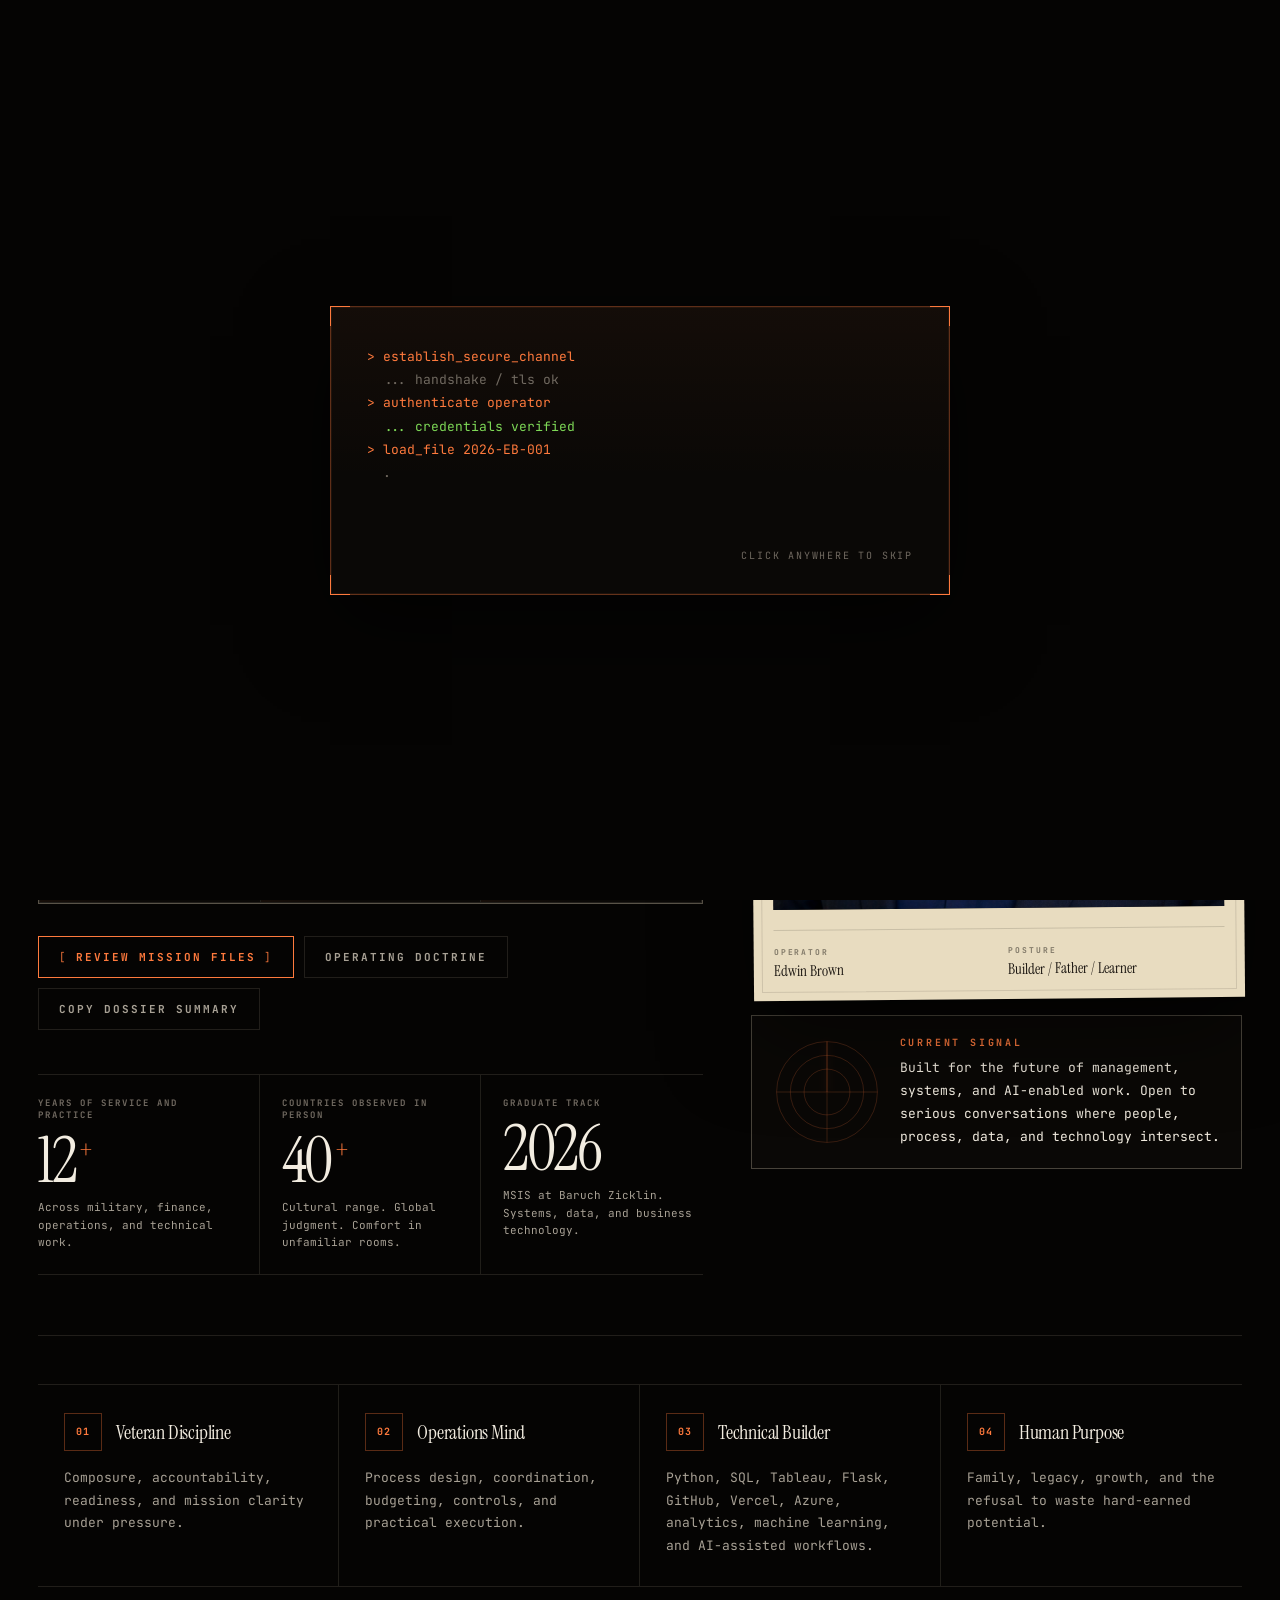
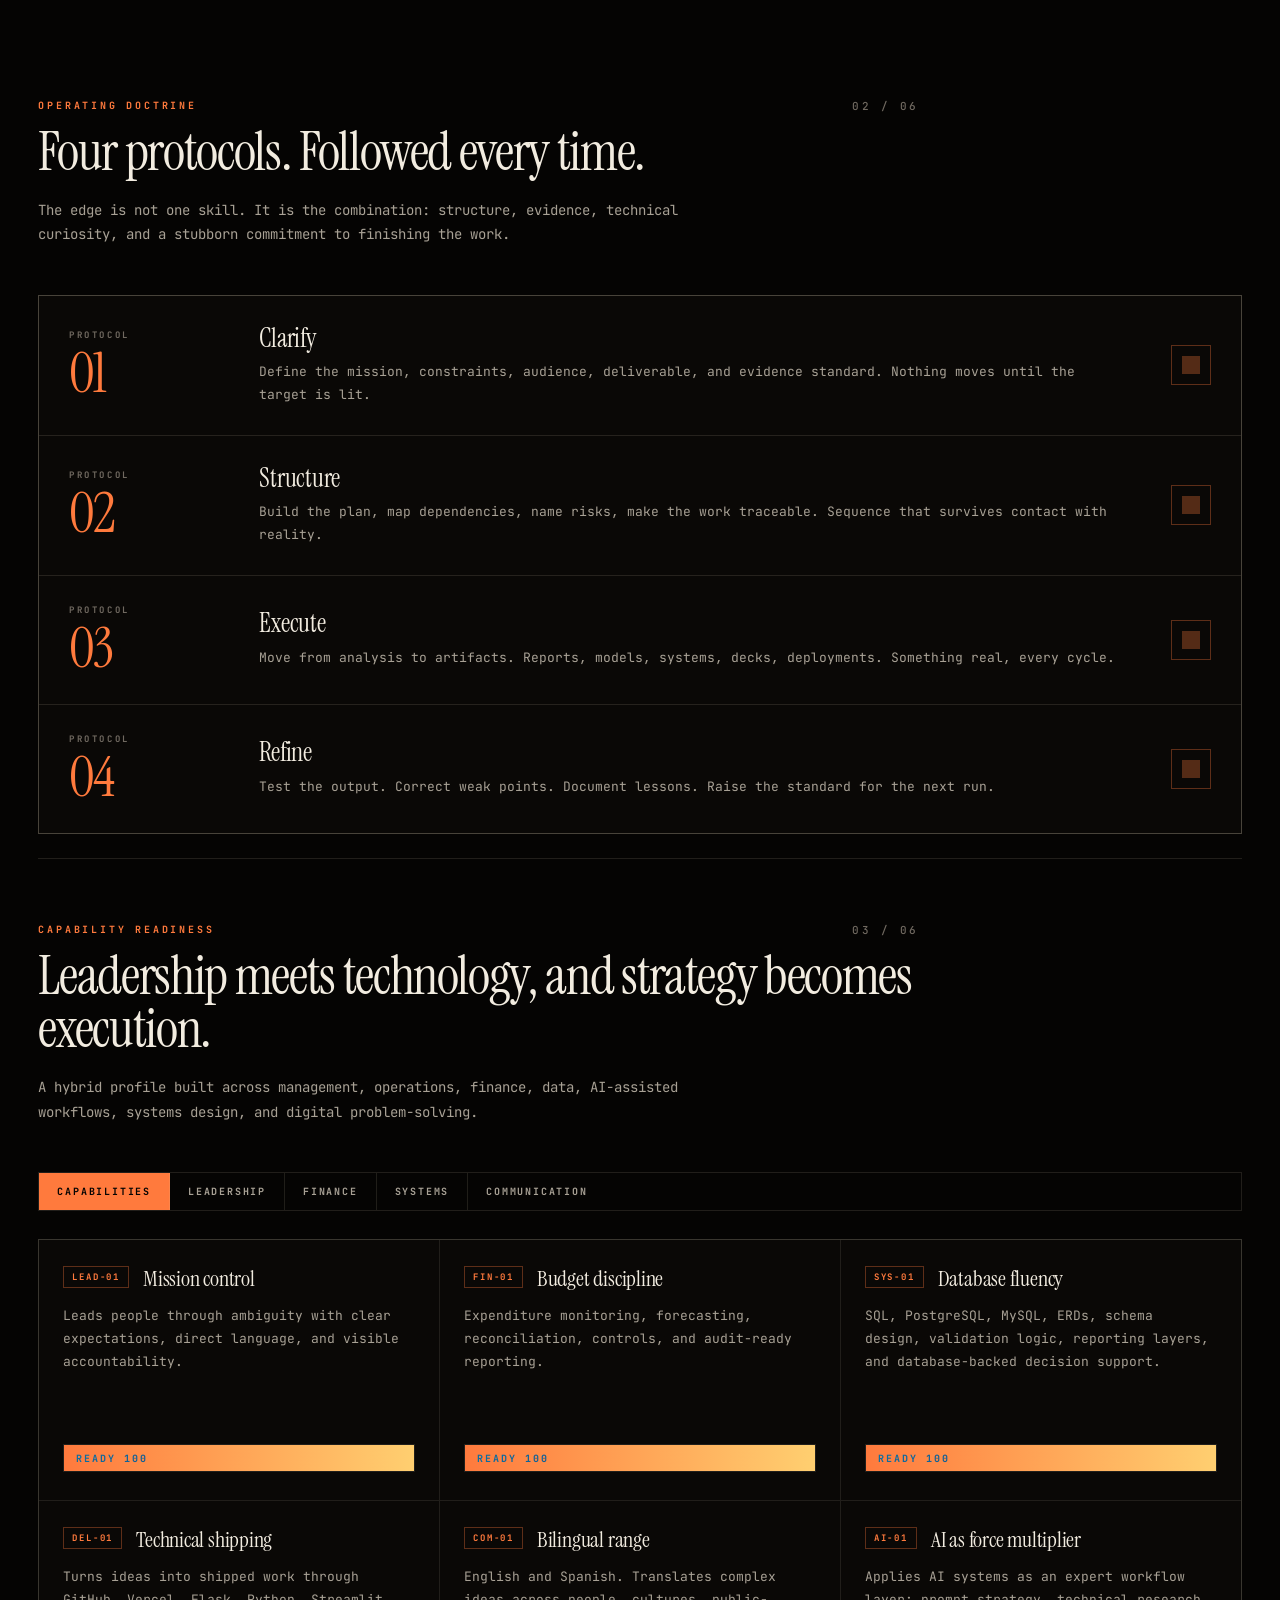
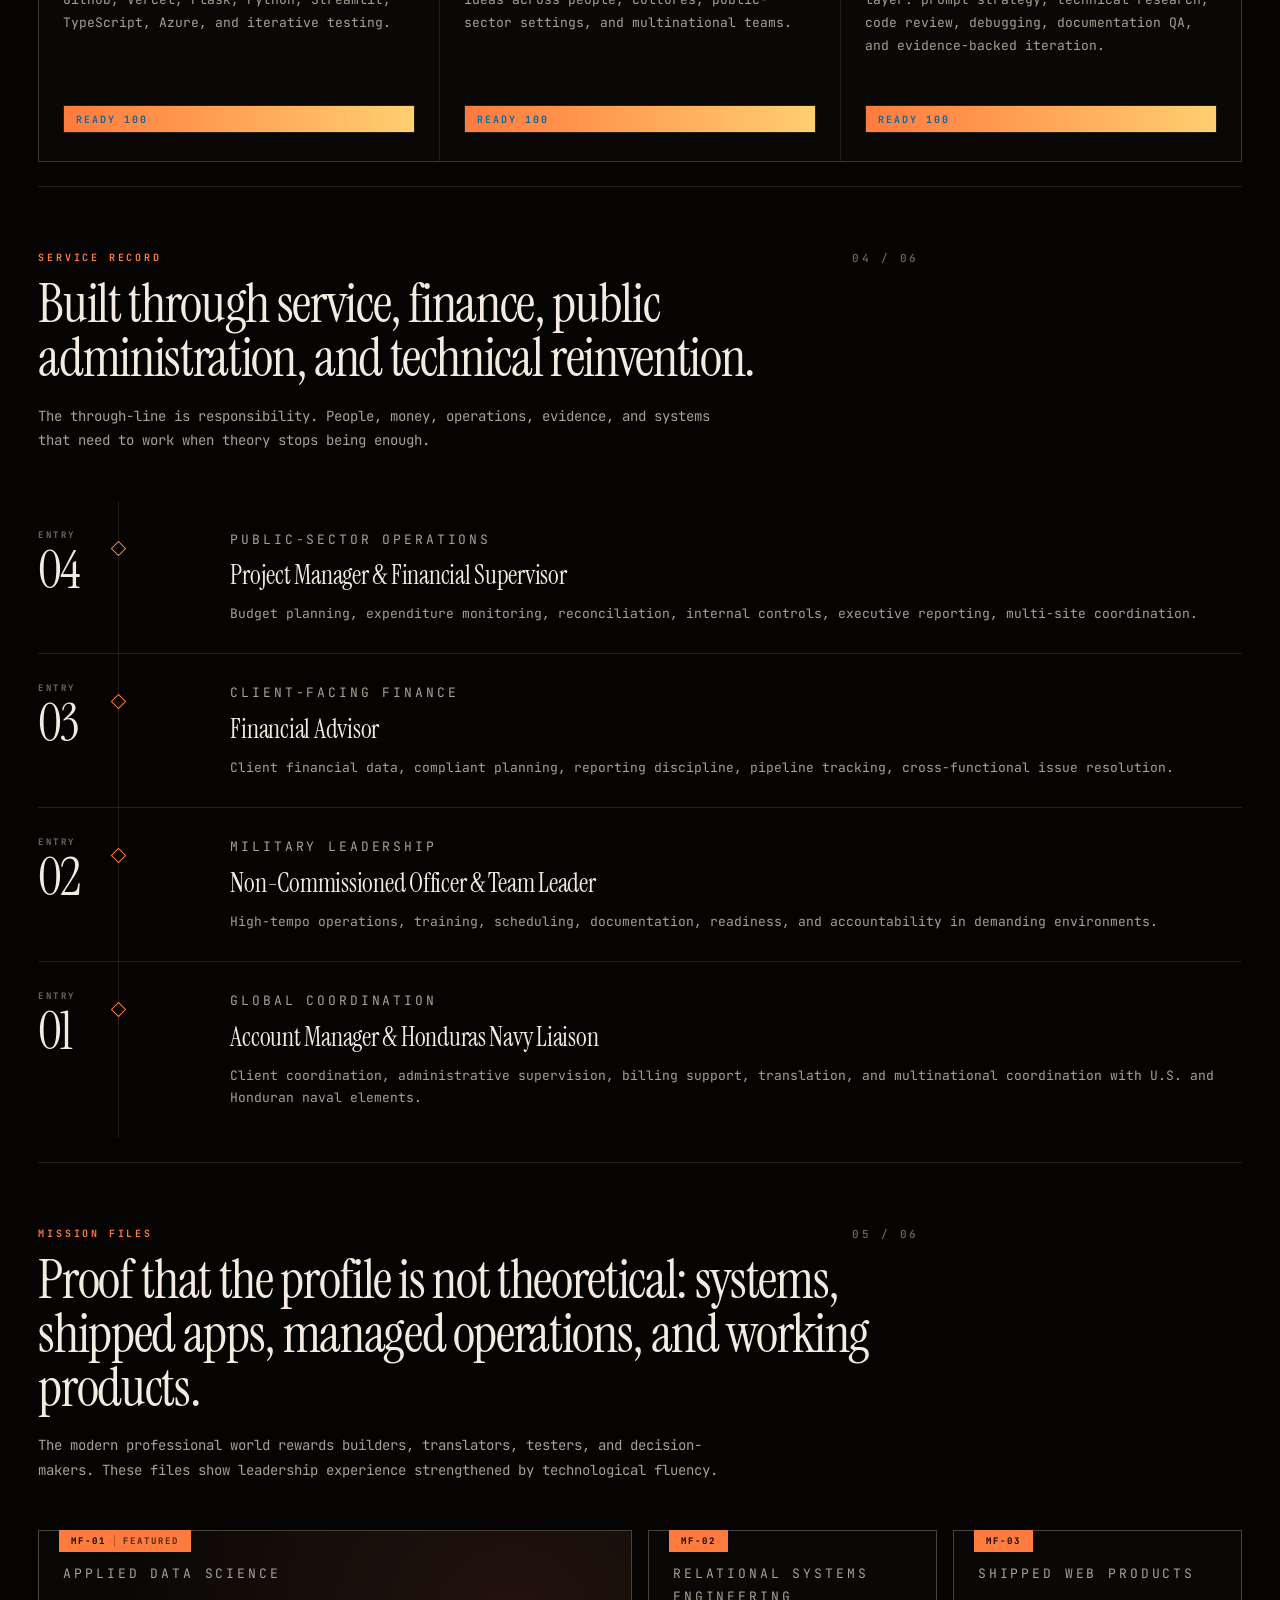
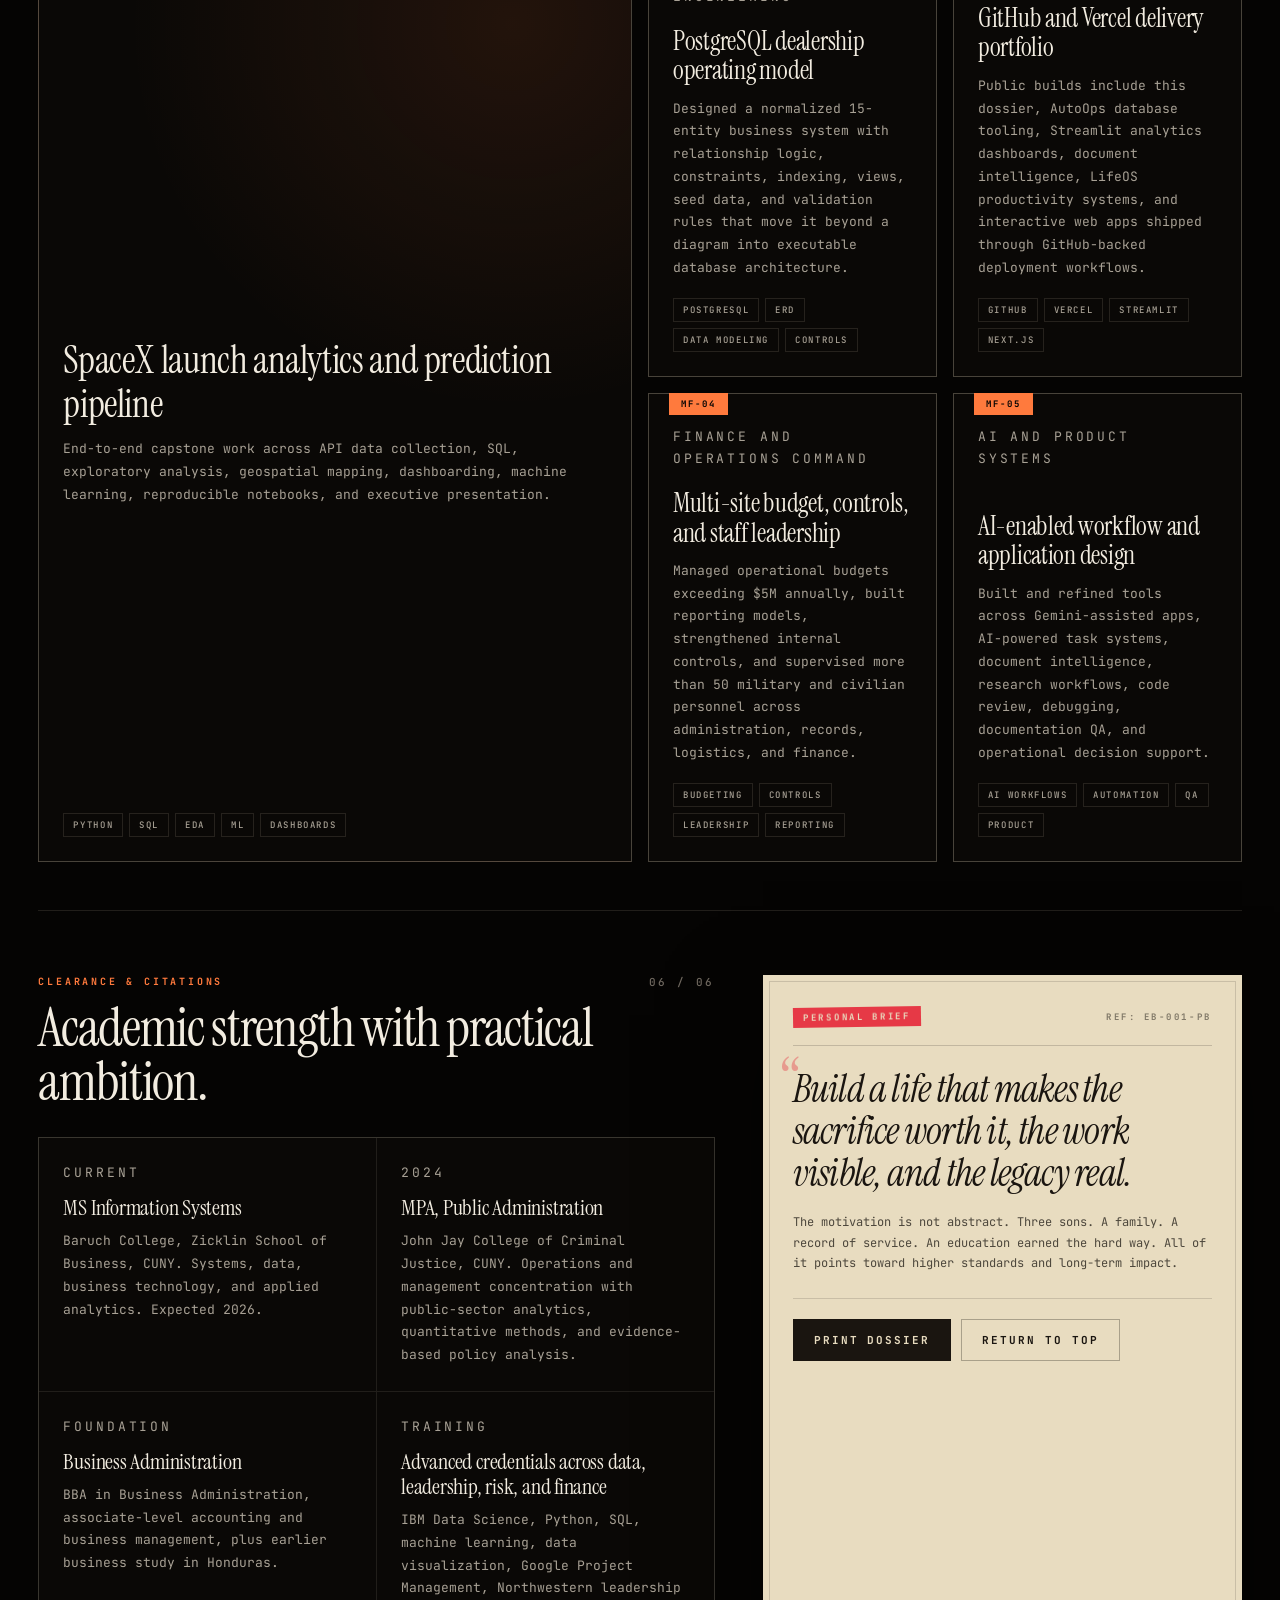
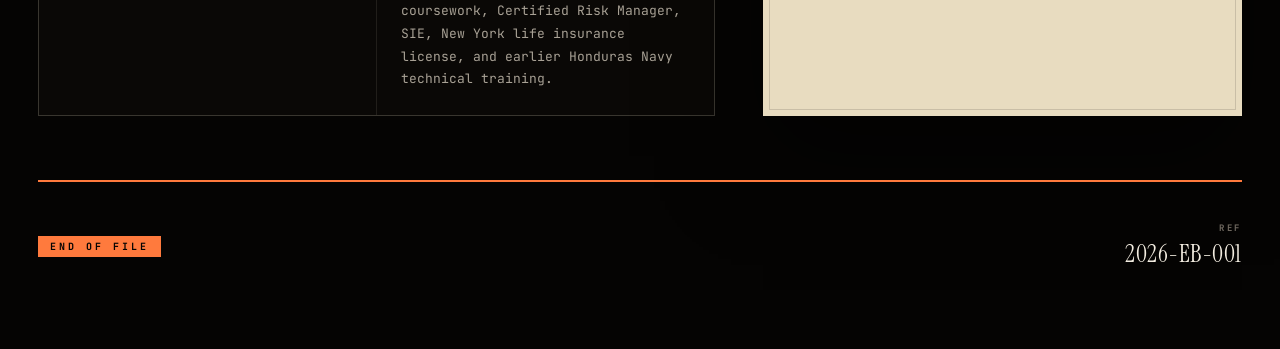
==== commit 368a889f: "Polish public dossier profile" ====
--- a/index.html
+++ b/index.html
@@ -93,7 +93,7 @@
             </div>
             <div class="meta-row">
               <span class="meta-key">DESIGNATION</span>
-              <span class="meta-val">VETERAN OPERATOR / SYSTEMS BUILDER</span>
+              <span class="meta-val">LEADER / MANAGER / SYSTEMS BUILDER</span>
             </div>
             <div class="meta-row">
               <span class="meta-key">STATUS</span>
@@ -109,11 +109,26 @@
                 <span class="display__italic">Brown</span>
               </h1>
               <p class="lede">
-                A mission-focused professional built at the intersection of public administration, finance, data systems, project execution, and disciplined leadership.
+                Managerial discipline, business judgment, technological intelligence, and practical execution. Edwin Brown operates where leadership, management, systems, data, and modern tools have to work together.
               </p>
               <p class="body">
-                Army-tested accountability. Graduate-level operations training. Modern technical fluency. The work style is direct: clarify the mission, build the system, document the proof, and keep refining until the result holds up under pressure.
+                Bilingual in English and Spanish, with 12+ years across military, finance, administration, and technical work. He brings the judgment to lead, the discipline to organize complex work, and the technical curiosity to build, test, automate, analyze, and improve.
               </p>
+
+              <div class="contact-strip" aria-label="Contact links">
+                <a href="tel:+16802978978">
+                  <span>Phone</span>
+                  680-297-8978
+                </a>
+                <a href="https://www.linkedin.com/in/edwinbrownveteran/" target="_blank" rel="noopener noreferrer">
+                  <span>LinkedIn</span>
+                  /in/edwinbrownveteran
+                </a>
+                <a href="https://github.com/navybrown1" target="_blank" rel="noopener noreferrer">
+                  <span>GitHub</span>
+                  @navybrown1
+                </a>
+              </div>
 
               <div class="actions">
                 <a class="btn btn--primary" href="#missions">
@@ -151,7 +166,7 @@
                 <div class="idcard__tape" aria-hidden="true">PHOTO ON FILE</div>
                 <div class="idcard__frame">
                   <img
-                    src="assets/edwin-brown-portrait.png"
+                    src="assets/edwin-brown-portrait.png?v=20260424"
                     alt="Portrait of Edwin Brown"
                     loading="eager"
                   />
@@ -191,7 +206,7 @@
                 <div>
                   <p class="eyebrow">Current Signal</p>
                   <p class="signal__text">
-                    Building toward higher-impact roles in systems, operations, and leadership. Open to serious conversations.
+                    Built for the future of management, systems, and AI-enabled work. Open to serious conversations where people, process, data, and technology intersect.
                   </p>
                 </div>
               </div>
@@ -220,7 +235,7 @@
               <span>03</span>
               <em>Technical Builder</em>
             </div>
-            <p>SQL, Python, Flask, GitHub, Vercel, Azure, analytics, and AI-assisted workflows.</p>
+            <p>Python, SQL, Tableau, Flask, GitHub, Vercel, Azure, analytics, machine learning, and AI-assisted workflows.</p>
           </article>
           <article class="stamp" data-reveal>
             <div class="stamp__head">
@@ -295,14 +310,14 @@
           <header class="section__head" data-reveal>
             <div class="section__index">03 / 06</div>
             <p class="eyebrow">Capability Readiness</p>
-            <h2>Not a resume dump. A working profile of what the operator can actually do.</h2>
+            <h2>Leadership meets technology, and strategy becomes execution.</h2>
             <p class="section__lede">
-              Filter the matrix. Read the readiness bars. Every capability is backed by delivered work, not a certificate on a wall.
+              A hybrid profile built across management, operations, finance, data, AI-assisted workflows, systems design, and digital problem-solving.
             </p>
           </header>
 
           <div class="filters" data-reveal aria-label="Capability filters">
-            <button class="chip is-active" type="button" data-filter="all">All capabilities</button>
+            <button class="chip is-active" type="button" data-filter="all">Capabilities</button>
             <button class="chip" type="button" data-filter="leadership">Leadership</button>
             <button class="chip" type="button" data-filter="finance">Finance</button>
             <button class="chip" type="button" data-filter="systems">Systems</button>
@@ -316,9 +331,9 @@
                 <h3>Mission control</h3>
               </header>
               <p>Leads people through ambiguity with clear expectations, direct language, and visible accountability.</p>
-              <div class="cap__bar" role="meter" aria-valuenow="92" aria-valuemin="0" aria-valuemax="100">
-                <span data-fill="92"></span>
-                <em>READY 92</em>
+              <div class="cap__bar" role="meter" aria-valuenow="100" aria-valuemin="0" aria-valuemax="100">
+                <span data-fill="100"></span>
+                <em>READY 100</em>
               </div>
             </article>
             <article class="cap" data-category="finance systems">
@@ -327,9 +342,9 @@
                 <h3>Budget discipline</h3>
               </header>
               <p>Expenditure monitoring, forecasting, reconciliation, controls, and audit-ready reporting.</p>
-              <div class="cap__bar" role="meter" aria-valuenow="88" aria-valuemin="0" aria-valuemax="100">
-                <span data-fill="88"></span>
-                <em>READY 88</em>
+              <div class="cap__bar" role="meter" aria-valuenow="100" aria-valuemin="0" aria-valuemax="100">
+                <span data-fill="100"></span>
+                <em>READY 100</em>
               </div>
             </article>
             <article class="cap" data-category="systems">
@@ -337,10 +352,10 @@
                 <span class="cap__tag">SYS-01</span>
                 <h3>Database fluency</h3>
               </header>
-              <p>ERDs, SQL analysis, PostgreSQL, MySQL, schema thinking, validation logic, reporting layer.</p>
-              <div class="cap__bar" role="meter" aria-valuenow="90" aria-valuemin="0" aria-valuemax="100">
-                <span data-fill="90"></span>
-                <em>READY 90</em>
+              <p>SQL, PostgreSQL, MySQL, ERDs, schema design, validation logic, reporting layers, and database-backed decision support.</p>
+              <div class="cap__bar" role="meter" aria-valuenow="100" aria-valuemin="0" aria-valuemax="100">
+                <span data-fill="100"></span>
+                <em>READY 100</em>
               </div>
             </article>
             <article class="cap" data-category="systems leadership">
@@ -348,10 +363,10 @@
                 <span class="cap__tag">DEL-01</span>
                 <h3>Technical shipping</h3>
               </header>
-              <p>Turns ideas into deployed work through GitHub, Vercel, Flask, Python, Azure, and iterative testing.</p>
-              <div class="cap__bar" role="meter" aria-valuenow="85" aria-valuemin="0" aria-valuemax="100">
-                <span data-fill="85"></span>
-                <em>READY 85</em>
+              <p>Turns ideas into shipped work through GitHub, Vercel, Flask, Python, Streamlit, TypeScript, Azure, and iterative testing.</p>
+              <div class="cap__bar" role="meter" aria-valuenow="100" aria-valuemin="0" aria-valuemax="100">
+                <span data-fill="100"></span>
+                <em>READY 100</em>
               </div>
             </article>
             <article class="cap" data-category="communication leadership">
@@ -359,10 +374,10 @@
                 <span class="cap__tag">COM-01</span>
                 <h3>Bilingual range</h3>
               </header>
-              <p>English and Spanish. Translates complex ideas across people, cultures, and settings.</p>
-              <div class="cap__bar" role="meter" aria-valuenow="95" aria-valuemin="0" aria-valuemax="100">
-                <span data-fill="95"></span>
-                <em>READY 95</em>
+              <p>English and Spanish. Translates complex ideas across people, cultures, public-sector settings, and multinational teams.</p>
+              <div class="cap__bar" role="meter" aria-valuenow="100" aria-valuemin="0" aria-valuemax="100">
+                <span data-fill="100"></span>
+                <em>READY 100</em>
               </div>
             </article>
             <article class="cap" data-category="leadership systems communication">
@@ -370,10 +385,10 @@
                 <span class="cap__tag">AI-01</span>
                 <h3>AI as force multiplier</h3>
               </header>
-              <p>Uses Codex, Claude, Gemini, and ChatGPT to accelerate research, debugging, document quality, and iteration.</p>
-              <div class="cap__bar" role="meter" aria-valuenow="93" aria-valuemin="0" aria-valuemax="100">
-                <span data-fill="93"></span>
-                <em>READY 93</em>
+              <p>Applies AI systems as an expert workflow layer: prompt strategy, technical research, code review, debugging, documentation QA, and evidence-backed iteration.</p>
+              <div class="cap__bar" role="meter" aria-valuenow="100" aria-valuemin="0" aria-valuemax="100">
+                <span data-fill="100"></span>
+                <em>READY 100</em>
               </div>
             </article>
           </div>
@@ -431,8 +446,8 @@
               </div>
               <div class="record__line">
                 <p class="card-kicker">Global coordination</p>
-                <h3>Account Manager &amp; Navy Liaison</h3>
-                <p>Client coordination, administrative supervision, billing support, and multinational communication.</p>
+                <h3>Account Manager &amp; Honduras Navy Liaison</h3>
+                <p>Client coordination, administrative supervision, billing support, translation, and multinational coordination with U.S. and Honduran naval elements.</p>
               </div>
             </li>
           </ol>
@@ -443,9 +458,9 @@
           <header class="section__head" data-reveal>
             <div class="section__index">05 / 06</div>
             <p class="eyebrow">Mission Files</p>
-            <h2>Artifacts that show the range. Analysis, systems, strategy, and deployment.</h2>
+            <h2>Proof that the profile is not theoretical: systems, shipped apps, managed operations, and working products.</h2>
             <p class="section__lede">
-              These projects matter because they show practical learning in motion, not credentials sitting on paper collecting dust like a sad little trophy shelf.
+              The modern professional world rewards builders, translators, testers, and decision-makers. These files show leadership experience strengthened by technological fluency.
             </p>
           </header>
 
@@ -455,44 +470,44 @@
                 <span>MF-01</span>
                 <em>FEATURED</em>
               </div>
-              <p class="card-kicker">Data science capstone</p>
-              <h3>SpaceX Falcon 9 / Launch outcomes</h3>
-              <p>A full data journey around launch records. Exploratory analysis, SQL tasks, mapping, dashboarding, machine learning, reproducibility, and a presentation that tells the story cleanly.</p>
+              <p class="card-kicker">Applied data science</p>
+              <h3>SpaceX launch analytics and prediction pipeline</h3>
+              <p>End-to-end capstone work across API data collection, SQL, exploratory analysis, geospatial mapping, dashboarding, machine learning, reproducible notebooks, and executive presentation.</p>
               <ul class="tags">
-                <li>Python</li><li>SQL</li><li>EDA</li><li>ML</li><li>Storytelling</li>
+                <li>Python</li><li>SQL</li><li>EDA</li><li>ML</li><li>Dashboards</li>
               </ul>
             </article>
 
             <article class="mission">
               <div class="mission__tab"><span>MF-02</span></div>
-              <p class="card-kicker">Database systems</p>
-              <h3>Auto dealership ERD &amp; PostgreSQL build</h3>
-              <p>15-entity logical ERD, full logic document, and a 659-line DDL script with CHECK constraints, indexes, views, and seed data.</p>
-              <ul class="tags"><li>PostgreSQL</li><li>ERD</li><li>DDL</li><li>Validation</li></ul>
+              <p class="card-kicker">Relational systems engineering</p>
+              <h3>PostgreSQL dealership operating model</h3>
+              <p>Designed a normalized 15-entity business system with relationship logic, constraints, indexing, views, seed data, and validation rules that move it beyond a diagram into executable database architecture.</p>
+              <ul class="tags"><li>PostgreSQL</li><li>ERD</li><li>Data modeling</li><li>Controls</li></ul>
             </article>
 
             <article class="mission">
               <div class="mission__tab"><span>MF-03</span></div>
-              <p class="card-kicker">Deployment</p>
-              <h3>Flask and cloud delivery</h3>
-              <p>Static and dynamic applications pushed from concept into hosted environments using GitHub and Vercel.</p>
-              <ul class="tags"><li>Flask</li><li>Vercel</li><li>GitHub</li></ul>
+              <p class="card-kicker">Shipped web products</p>
+              <h3>GitHub and Vercel delivery portfolio</h3>
+              <p>Public builds include this dossier, AutoOps database tooling, Streamlit analytics dashboards, document intelligence, LifeOS productivity systems, and interactive web apps shipped through GitHub-backed deployment workflows.</p>
+              <ul class="tags"><li>GitHub</li><li>Vercel</li><li>Streamlit</li><li>Next.js</li></ul>
             </article>
 
             <article class="mission">
               <div class="mission__tab"><span>MF-04</span></div>
-              <p class="card-kicker">Operations strategy</p>
-              <h3>Fort Drum community outreach</h3>
-              <p>Planning financial services outreach and operational strategy for the Fort Drum military community.</p>
-              <ul class="tags"><li>Strategy</li><li>Outreach</li><li>Execution</li></ul>
+              <p class="card-kicker">Finance and operations command</p>
+              <h3>Multi-site budget, controls, and staff leadership</h3>
+              <p>Managed operational budgets exceeding $5M annually, built reporting models, strengthened internal controls, and supervised more than 50 military and civilian personnel across administration, records, logistics, and finance.</p>
+              <ul class="tags"><li>Budgeting</li><li>Controls</li><li>Leadership</li><li>Reporting</li></ul>
             </article>
 
             <article class="mission">
               <div class="mission__tab"><span>MF-05</span></div>
-              <p class="card-kicker">AI systems</p>
-              <h3>AI-assisted workflow design</h3>
-              <p>Codex, Claude, Gemini, and ChatGPT used to speed up analysis, development, testing, and quality review.</p>
-              <ul class="tags"><li>Prompting</li><li>Automation</li><li>QA</li></ul>
+              <p class="card-kicker">AI and product systems</p>
+              <h3>AI-enabled workflow and application design</h3>
+              <p>Built and refined tools across Gemini-assisted apps, AI-powered task systems, document intelligence, research workflows, code review, debugging, documentation QA, and operational decision support.</p>
+              <ul class="tags"><li>AI workflows</li><li>Automation</li><li>QA</li><li>Product</li></ul>
             </article>
           </div>
         </section>
@@ -510,22 +525,22 @@
               <article>
                 <p class="card-kicker">Current</p>
                 <h3>MS Information Systems</h3>
-                <p>Baruch College, Zicklin School of Business, CUNY. Expected 2026.</p>
+                <p>Baruch College, Zicklin School of Business, CUNY. Systems, data, business technology, and applied analytics. Expected 2026.</p>
               </article>
               <article>
                 <p class="card-kicker">2024</p>
-                <h3>MPA, Operations Management</h3>
-                <p>John Jay College of Criminal Justice, CUNY. Awarded with distinction.</p>
+                <h3>MPA, Public Administration</h3>
+                <p>John Jay College of Criminal Justice, CUNY. Operations and management concentration with public-sector analytics, quantitative methods, and evidence-based policy analysis.</p>
               </article>
               <article>
                 <p class="card-kicker">Foundation</p>
                 <h3>Business Administration</h3>
-                <p>Bachelor and associate-level business education grounded in management and operations.</p>
+                <p>BBA in Business Administration, associate-level accounting and business management, plus earlier business study in Honduras.</p>
               </article>
               <article>
                 <p class="card-kicker">Training</p>
-                <h3>Certifications</h3>
-                <p>Project management, data science, risk, Microsoft Office, insurance, and financial services preparation.</p>
+                <h3>Advanced credentials across data, leadership, risk, and finance</h3>
+                <p>IBM Data Science, Python, SQL, machine learning, data visualization, Google Project Management, Northwestern leadership coursework, Certified Risk Manager, SIE, New York life insurance license, and earlier Honduras Navy technical training.</p>
               </article>
             </div>
           </div>
@@ -553,7 +568,6 @@
       <footer class="endfile" data-reveal>
         <div>
           <span class="endfile__stamp">END OF FILE</span>
-          <p>Public professional dossier. Compiled for Edwin Brown. Static, fast, and built without a framework step.</p>
         </div>
         <div class="endfile__ref">
           <span>REF</span>
--- a/styles.css
+++ b/styles.css
@@ -579,6 +579,47 @@
   margin-top: 32px;
 }
 
+.contact-strip {
+  display: grid;
+  grid-template-columns: repeat(3, minmax(0, 1fr));
+  gap: 1px;
+  margin-top: 28px;
+  padding: 1px;
+  background: var(--rule);
+  border: 1px solid var(--rule-strong);
+}
+
+.contact-strip a {
+  min-width: 0;
+  padding: 13px 14px;
+  color: var(--bone);
+  background:
+    linear-gradient(135deg, rgba(255, 118, 49, 0.08), transparent 55%),
+    var(--ink);
+  font-family: "JetBrains Mono", monospace;
+  font-size: 11px;
+  letter-spacing: 0.08em;
+  text-transform: uppercase;
+  overflow-wrap: anywhere;
+  transition: color 180ms var(--ease), background 180ms var(--ease);
+}
+
+.contact-strip a span {
+  display: block;
+  margin-bottom: 6px;
+  color: var(--ember);
+  font-size: 8px;
+  font-weight: 800;
+  letter-spacing: 0.28em;
+}
+
+.contact-strip a:hover,
+.contact-strip a:focus-visible {
+  color: var(--ember);
+  background: rgba(255, 118, 49, 0.12);
+  outline: none;
+}
+
 .btn {
   display: inline-flex;
   align-items: center;
@@ -1603,15 +1644,38 @@
   .classbar__live { margin-left: 0; flex-basis: 100%; order: 3; }
 
   .commandbar {
+    position: relative;
+    top: auto;
     flex-direction: column;
     align-items: stretch;
-    gap: 16px;
-    padding: 14px;
-    top: 48px;
-  }
-
-  .nav { justify-content: flex-start; font-size: 10px; }
-  .nav a { padding: 8px 10px; }
+    gap: 12px;
+    padding: 12px;
+    margin-bottom: 24px;
+  }
+
+  .seal__mark {
+    width: 38px;
+    height: 38px;
+  }
+
+  .seal__label {
+    font-size: 8px;
+  }
+
+  .seal__name {
+    font-size: 19px;
+  }
+
+  .nav {
+    display: grid;
+    grid-template-columns: repeat(3, minmax(0, 1fr));
+    font-size: 9px;
+  }
+
+  .nav a {
+    justify-content: center;
+    padding: 8px 8px;
+  }
 
   .profile__meta {
     flex-direction: column;
@@ -1623,6 +1687,52 @@
     padding: 0;
     border-right: 0;
     width: 100%;
+  }
+
+  .profile {
+    padding-top: 12px;
+  }
+
+  .profile__main {
+    gap: 26px;
+  }
+
+  .contact-strip {
+    grid-template-columns: 1fr;
+  }
+
+  .profile__right {
+    order: -1;
+    max-width: none;
+  }
+
+  .idcard {
+    padding: 14px;
+    transform: none;
+  }
+
+  .idcard:hover {
+    transform: translateY(-2px);
+  }
+
+  .idcard__frame {
+    aspect-ratio: 16 / 11;
+    background: #123a3d;
+  }
+
+  .idcard__frame img {
+    object-fit: contain;
+    object-position: 50% 50%;
+  }
+
+  .signal {
+    grid-template-columns: 74px 1fr;
+    padding: 14px;
+  }
+
+  .signal__scope {
+    width: 74px;
+    height: 74px;
   }
 
   .stats {
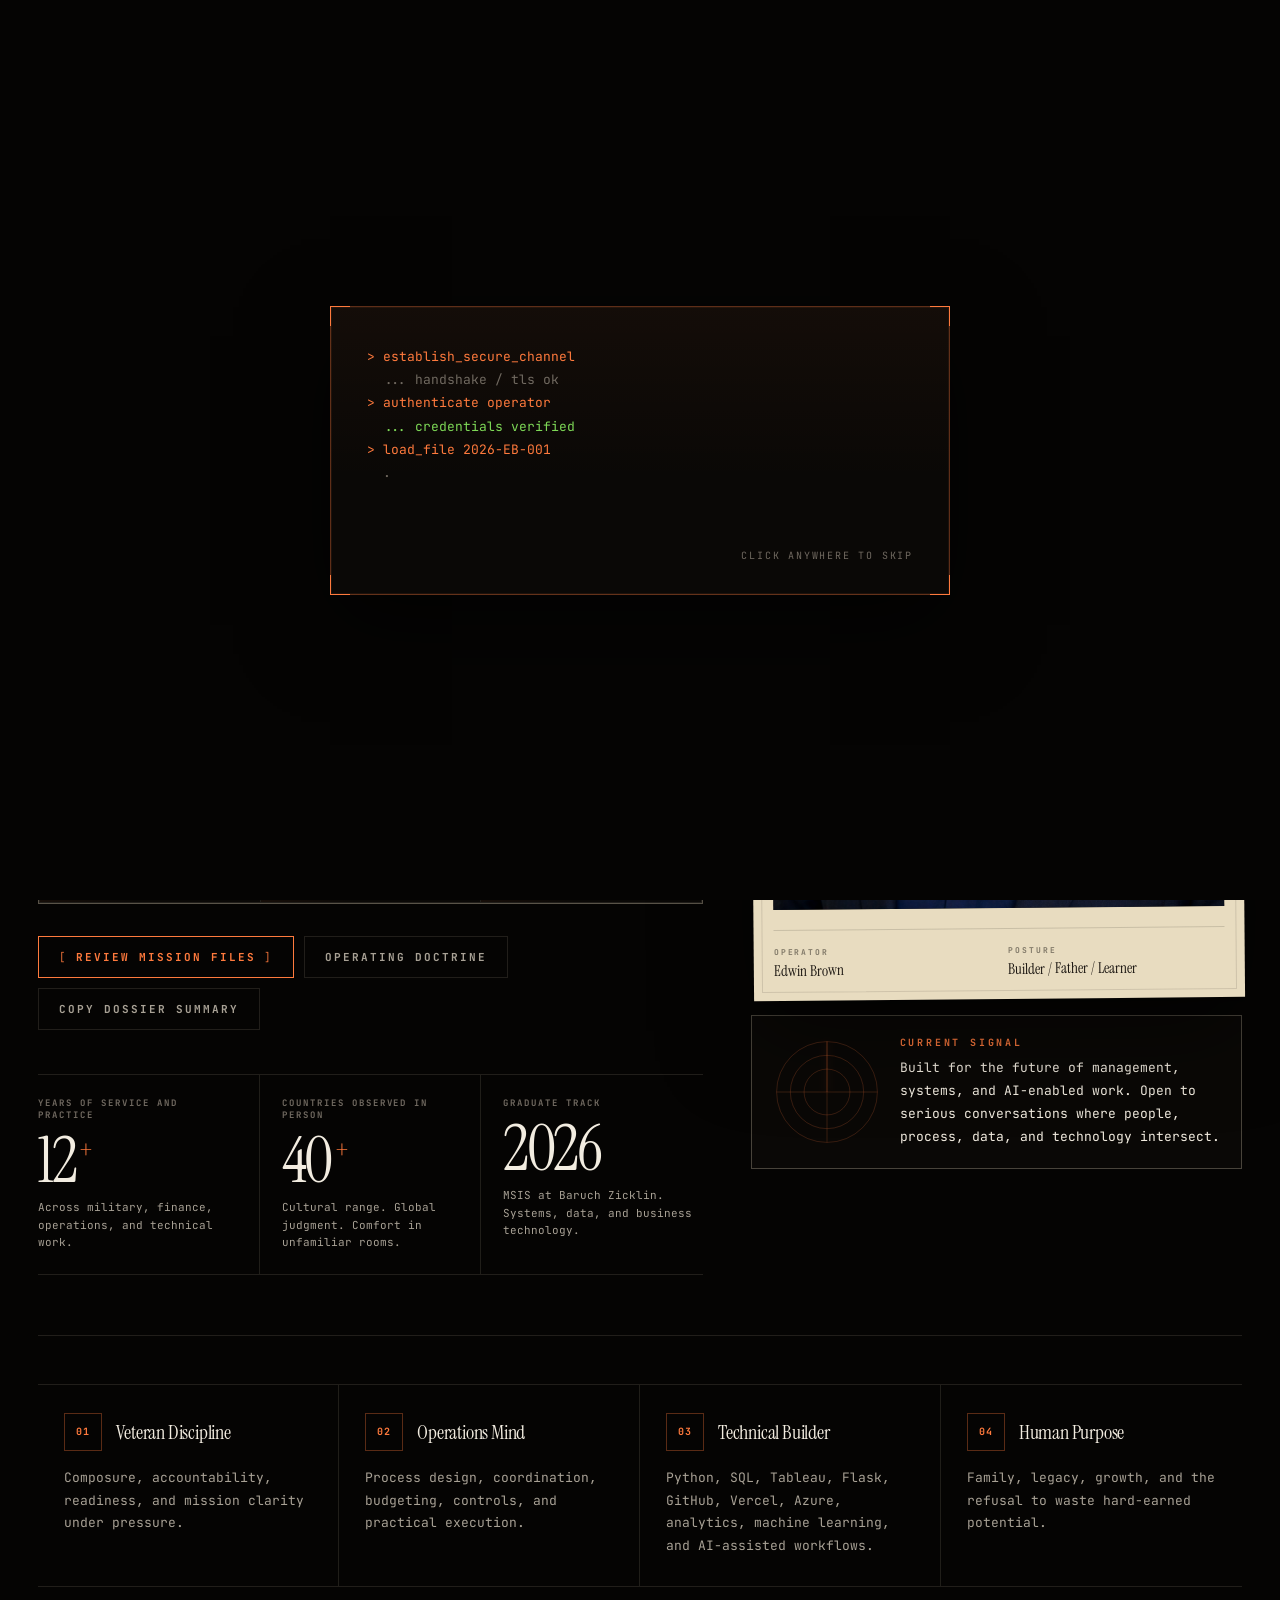
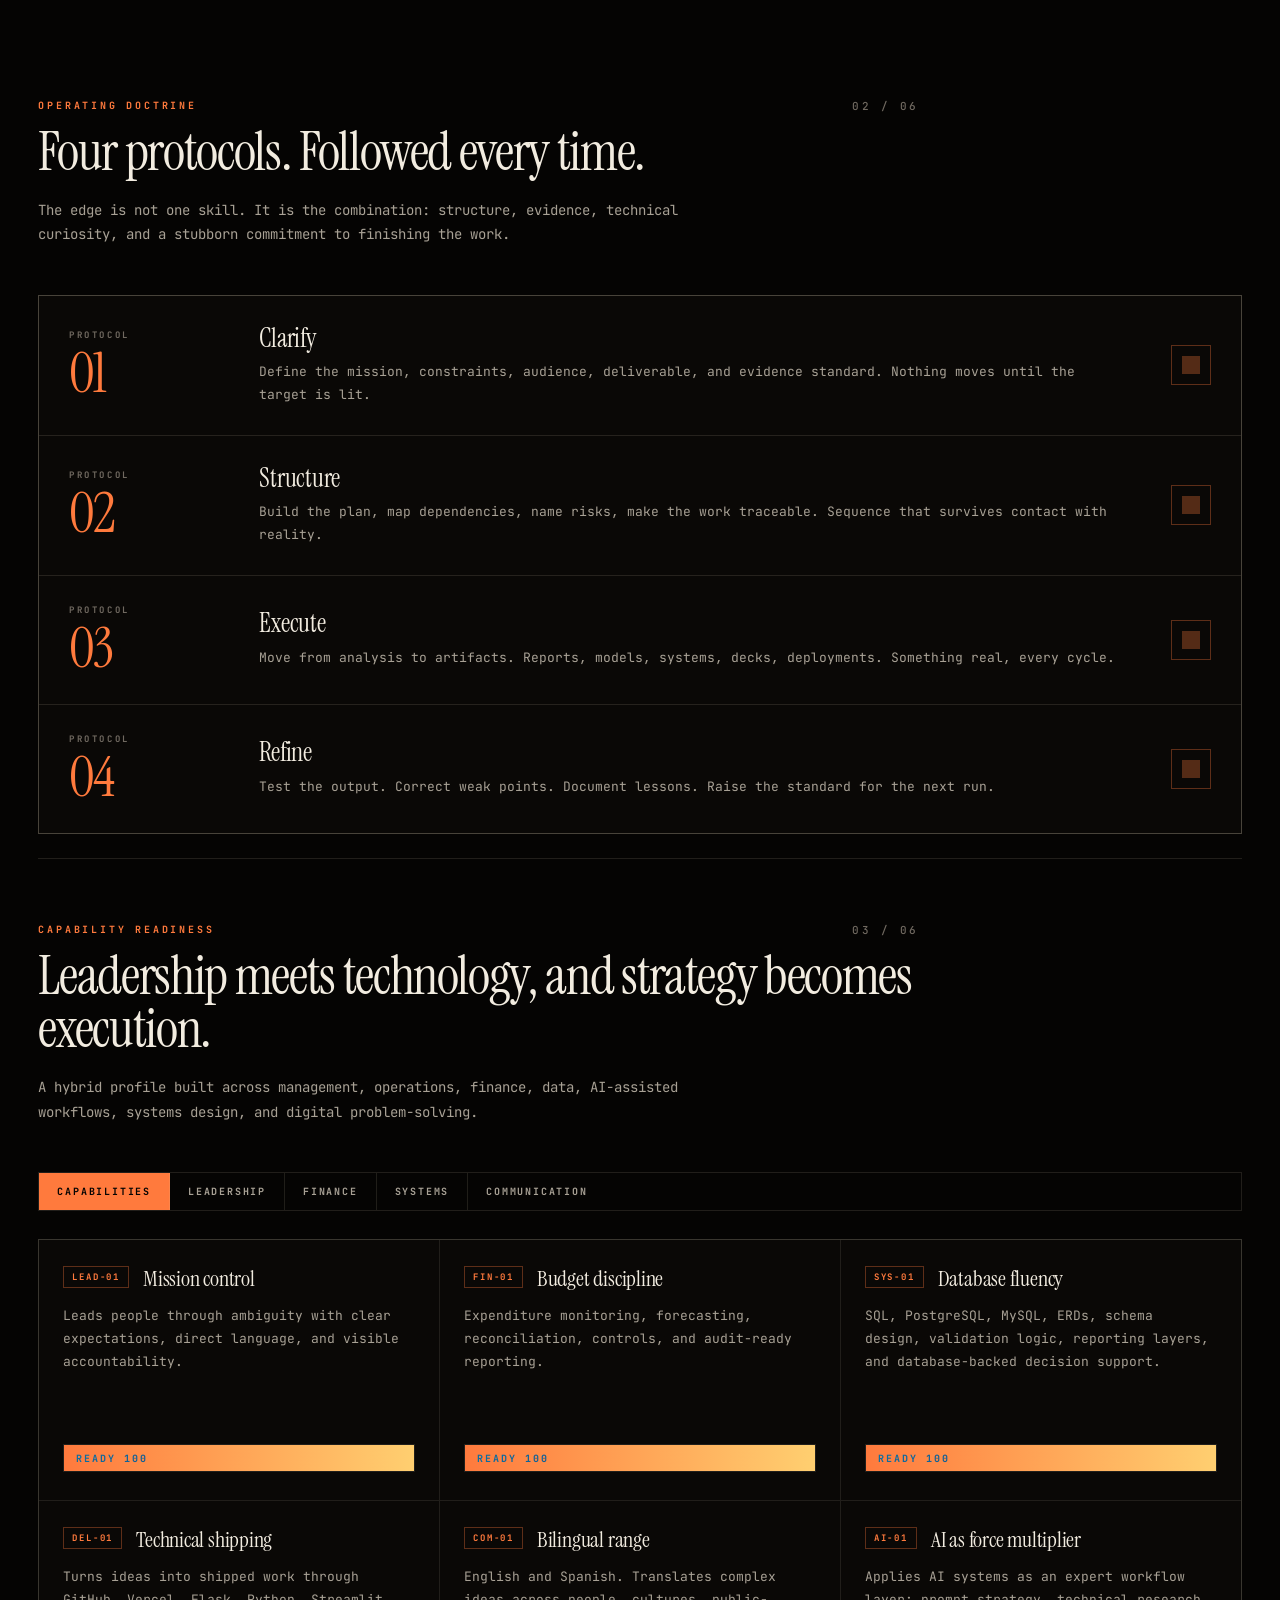
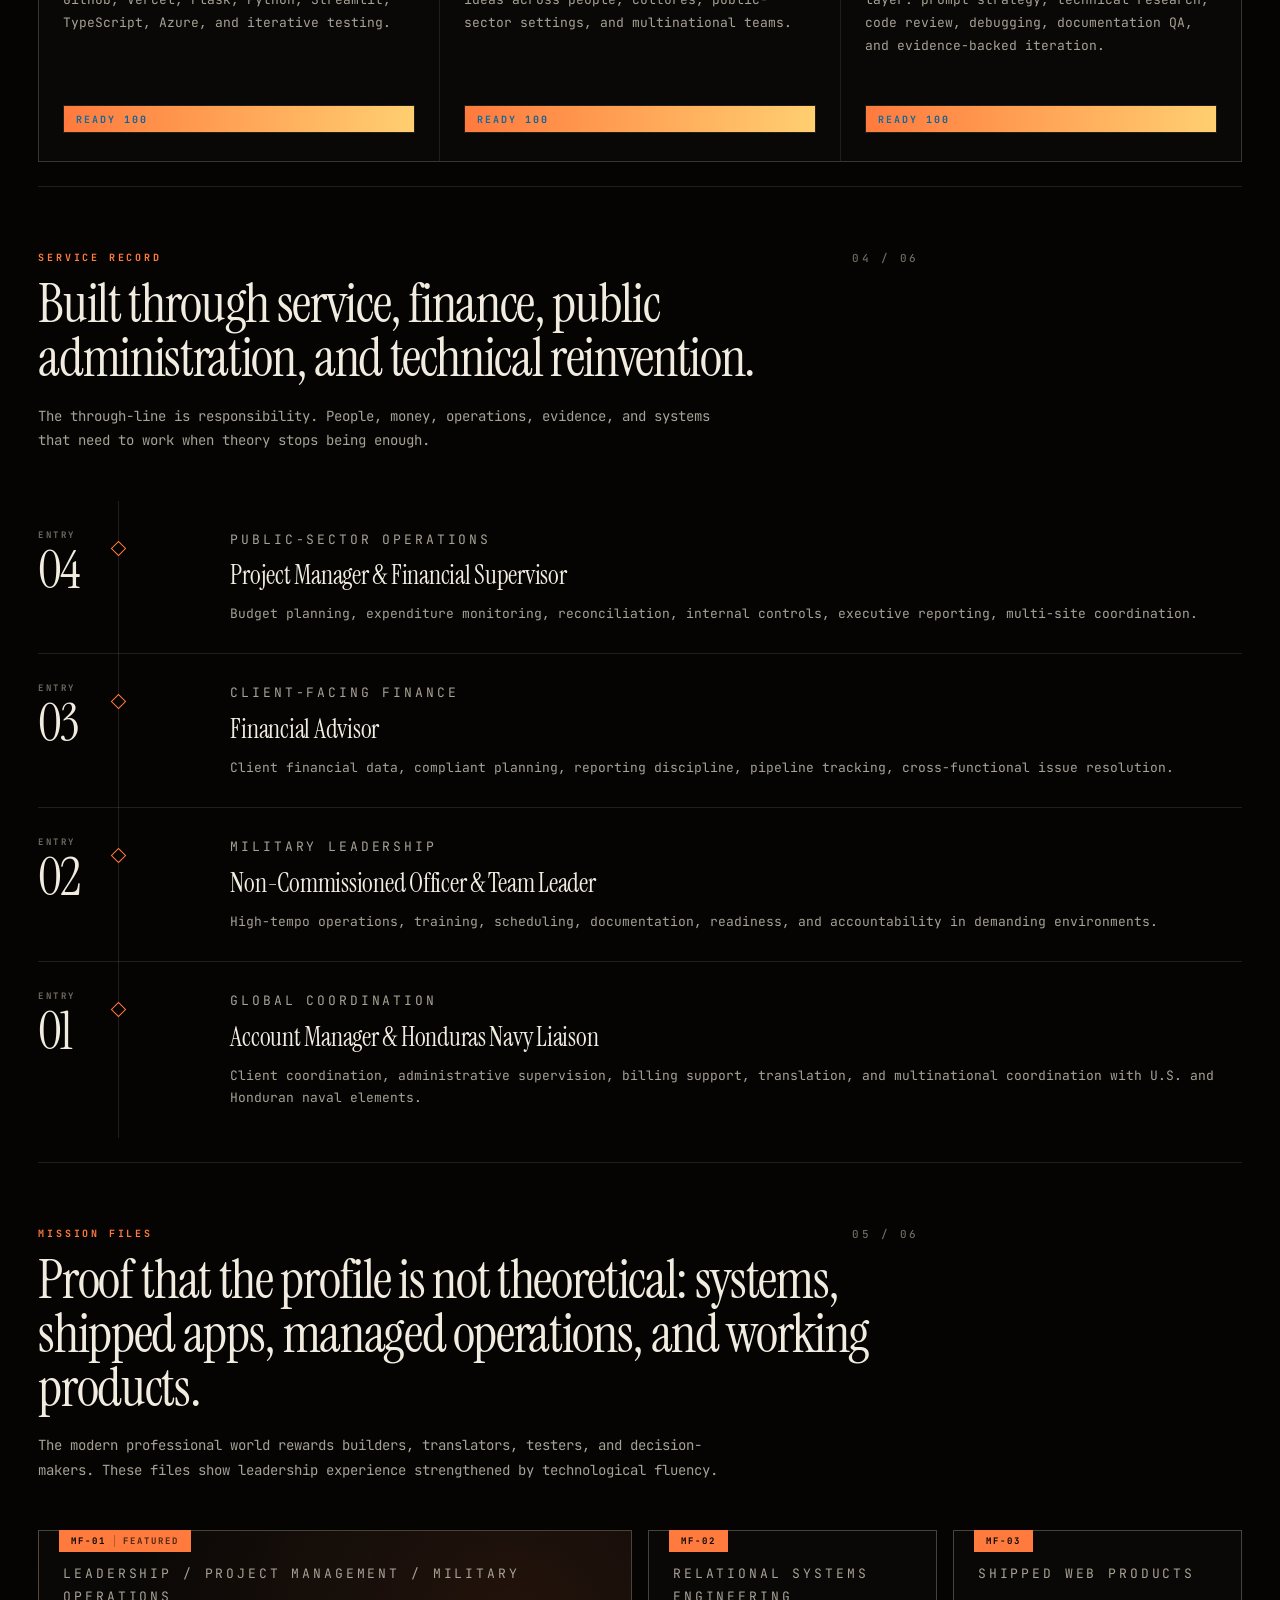
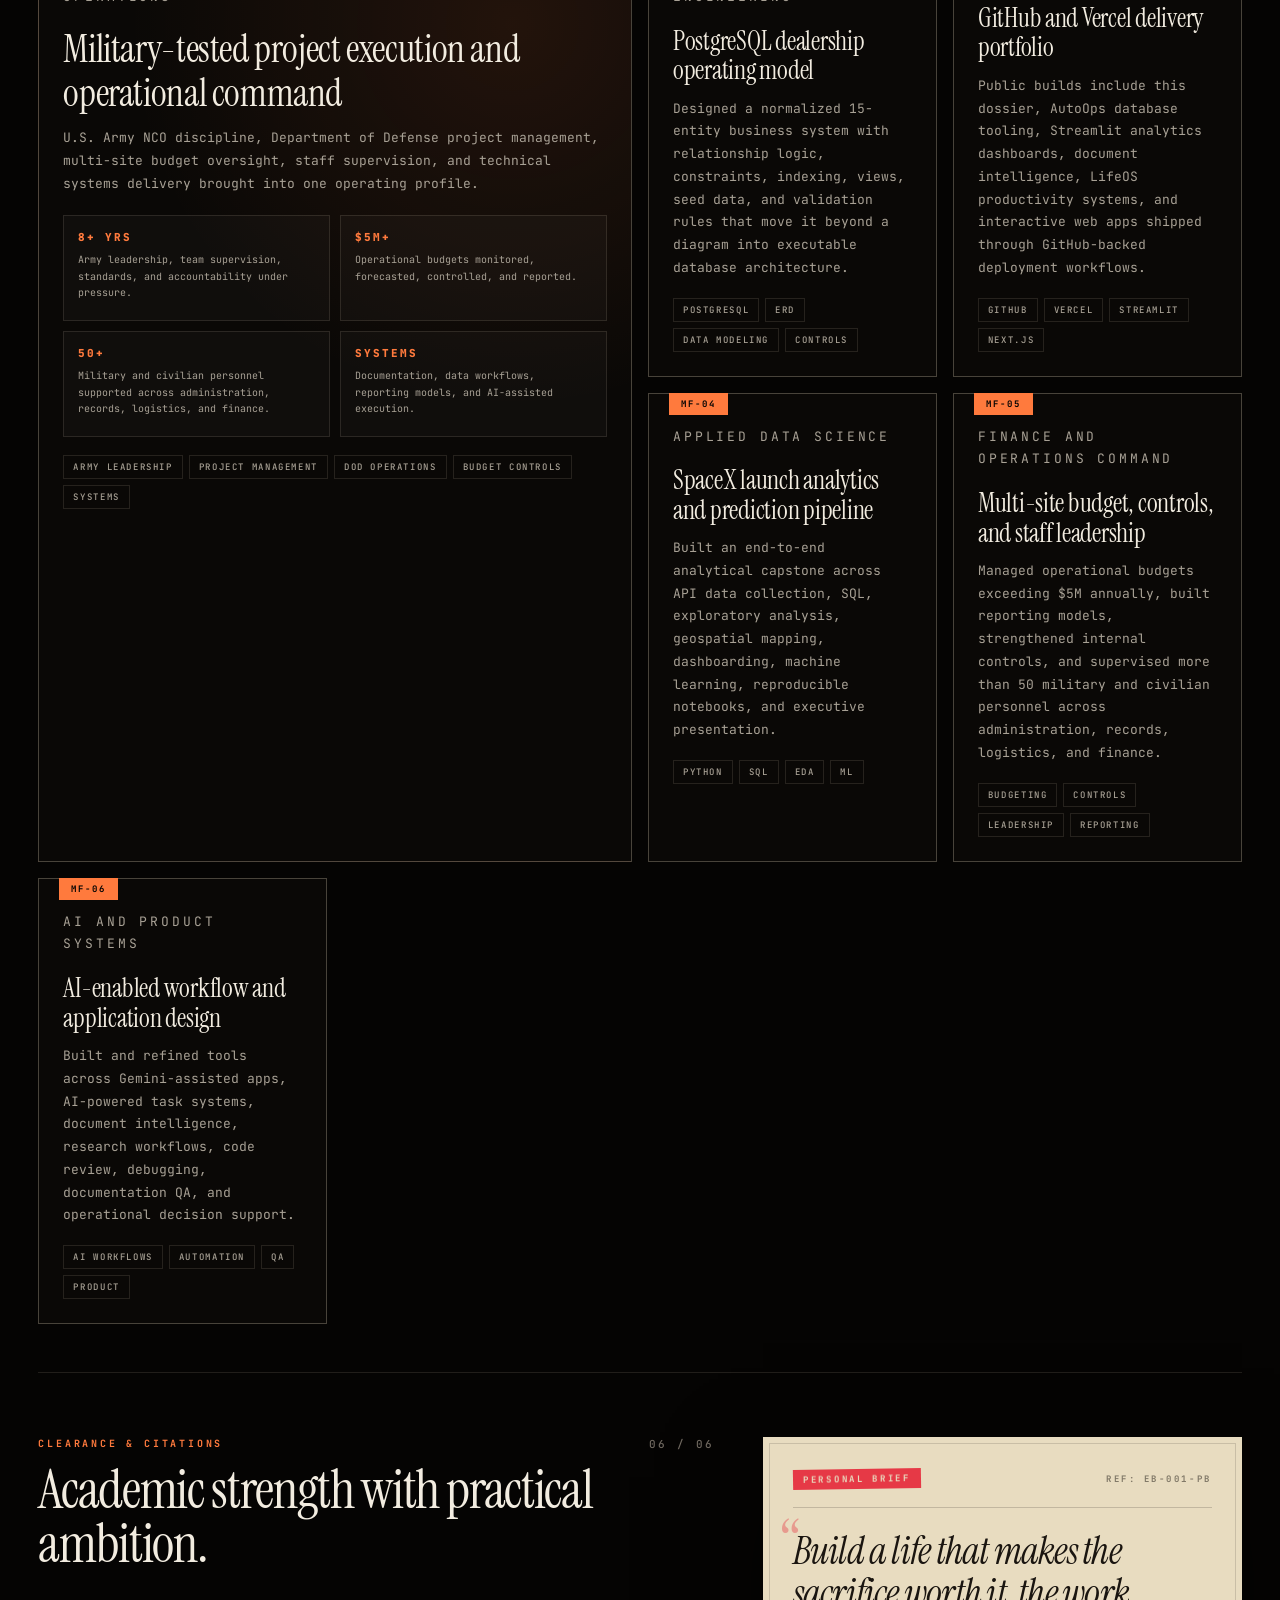
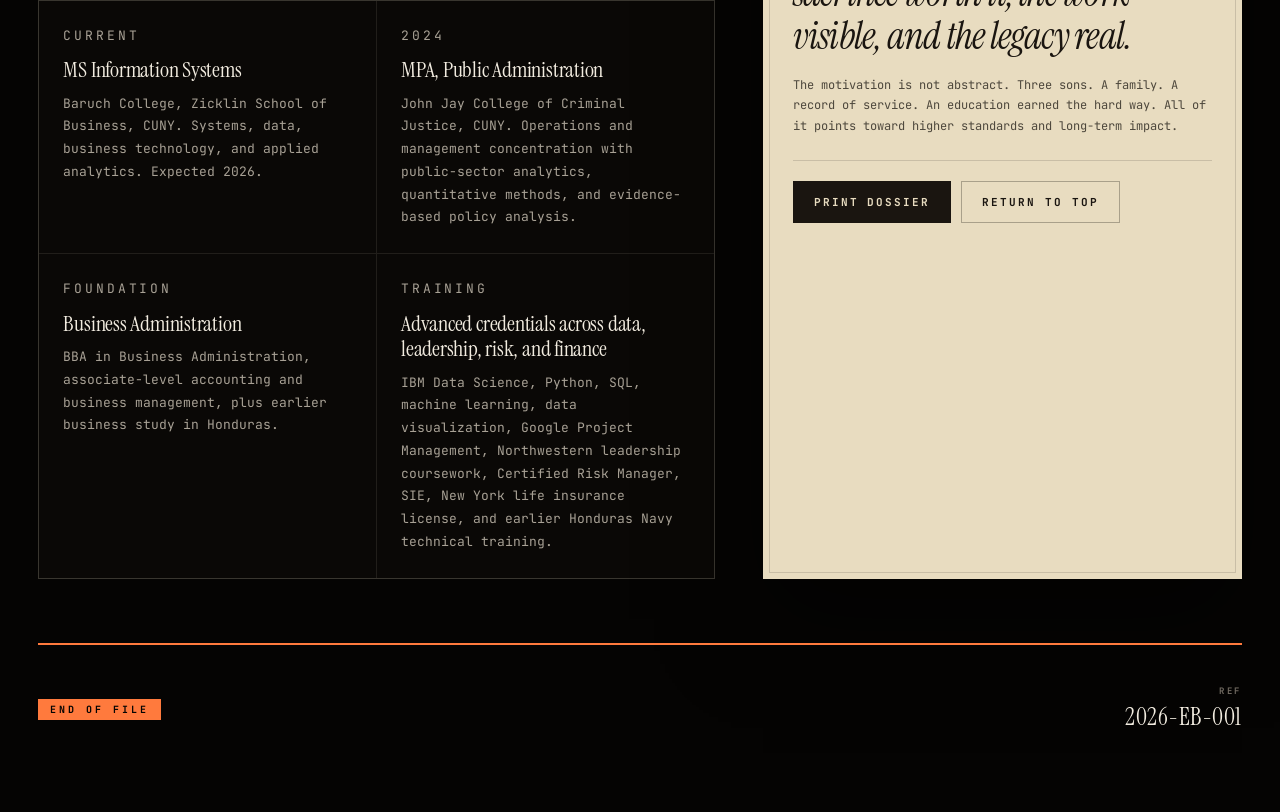
==== commit 94cfaeb4: "Feature leadership mission proof" ====
--- a/index.html
+++ b/index.html
@@ -470,11 +470,29 @@
                 <span>MF-01</span>
                 <em>FEATURED</em>
               </div>
-              <p class="card-kicker">Applied data science</p>
-              <h3>SpaceX launch analytics and prediction pipeline</h3>
-              <p>End-to-end capstone work across API data collection, SQL, exploratory analysis, geospatial mapping, dashboarding, machine learning, reproducible notebooks, and executive presentation.</p>
+              <p class="card-kicker">Leadership / project management / military operations</p>
+              <h3>Military-tested project execution and operational command</h3>
+              <p>U.S. Army NCO discipline, Department of Defense project management, multi-site budget oversight, staff supervision, and technical systems delivery brought into one operating profile.</p>
+              <div class="mission__proofs" aria-label="Featured operational proof points">
+                <div>
+                  <strong>8+ yrs</strong>
+                  <span>Army leadership, team supervision, standards, and accountability under pressure.</span>
+                </div>
+                <div>
+                  <strong>$5M+</strong>
+                  <span>Operational budgets monitored, forecasted, controlled, and reported.</span>
+                </div>
+                <div>
+                  <strong>50+</strong>
+                  <span>Military and civilian personnel supported across administration, records, logistics, and finance.</span>
+                </div>
+                <div>
+                  <strong>Systems</strong>
+                  <span>Documentation, data workflows, reporting models, and AI-assisted execution.</span>
+                </div>
+              </div>
               <ul class="tags">
-                <li>Python</li><li>SQL</li><li>EDA</li><li>ML</li><li>Dashboards</li>
+                <li>Army leadership</li><li>Project management</li><li>DoD operations</li><li>Budget controls</li><li>Systems</li>
               </ul>
             </article>
 
@@ -496,6 +514,14 @@
 
             <article class="mission">
               <div class="mission__tab"><span>MF-04</span></div>
+              <p class="card-kicker">Applied data science</p>
+              <h3>SpaceX launch analytics and prediction pipeline</h3>
+              <p>Built an end-to-end analytical capstone across API data collection, SQL, exploratory analysis, geospatial mapping, dashboarding, machine learning, reproducible notebooks, and executive presentation.</p>
+              <ul class="tags"><li>Python</li><li>SQL</li><li>EDA</li><li>ML</li></ul>
+            </article>
+
+            <article class="mission">
+              <div class="mission__tab"><span>MF-05</span></div>
               <p class="card-kicker">Finance and operations command</p>
               <h3>Multi-site budget, controls, and staff leadership</h3>
               <p>Managed operational budgets exceeding $5M annually, built reporting models, strengthened internal controls, and supervised more than 50 military and civilian personnel across administration, records, logistics, and finance.</p>
@@ -503,7 +529,7 @@
             </article>
 
             <article class="mission">
-              <div class="mission__tab"><span>MF-05</span></div>
+              <div class="mission__tab"><span>MF-06</span></div>
               <p class="card-kicker">AI and product systems</p>
               <h3>AI-enabled workflow and application design</h3>
               <p>Built and refined tools across Gemini-assisted apps, AI-powered task systems, document intelligence, research workflows, code review, debugging, documentation QA, and operational decision support.</p>
--- a/styles.css
+++ b/styles.css
@@ -1249,6 +1249,7 @@
   position: relative;
   display: flex;
   flex-direction: column;
+  gap: 0;
   padding: 32px 24px 24px;
   background: var(--ink);
   border: 1px solid var(--rule-strong);
@@ -1304,7 +1305,40 @@
 }
 
 .mission p {
-  flex: 1;
+  flex: 0 0 auto;
+}
+
+.mission__proofs {
+  display: grid;
+  grid-template-columns: repeat(2, minmax(0, 1fr));
+  gap: 10px;
+  margin: 20px 0 0;
+}
+
+.mission__proofs div {
+  min-height: 106px;
+  padding: 14px;
+  border: 1px solid var(--rule);
+  background: rgba(255, 255, 255, 0.025);
+}
+
+.mission__proofs strong {
+  display: block;
+  margin-bottom: 8px;
+  font-family: "JetBrains Mono", monospace;
+  font-size: 11px;
+  font-weight: 800;
+  letter-spacing: 0.18em;
+  text-transform: uppercase;
+  color: var(--ember);
+}
+
+.mission__proofs span {
+  display: block;
+  font-family: "JetBrains Mono", monospace;
+  font-size: 10px;
+  line-height: 1.65;
+  color: var(--fog);
 }
 
 .tags {
@@ -1625,7 +1659,11 @@
 
   .missions { grid-template-columns: repeat(2, minmax(0, 1fr)); }
 
-  .mission--feature { grid-column: span 2; }
+  .mission--feature {
+    grid-column: span 2;
+    grid-row: auto;
+    min-height: 0;
+  }
 
   .clearance {
     grid-template-columns: 1fr;
@@ -1784,6 +1822,10 @@
   .missions { grid-template-columns: 1fr; }
   .mission--feature { grid-column: auto; grid-row: auto; }
 
+  .mission__proofs {
+    grid-template-columns: 1fr;
+  }
+
   .creds { grid-template-columns: 1fr; }
 
   .endfile { flex-direction: column; align-items: flex-start; }
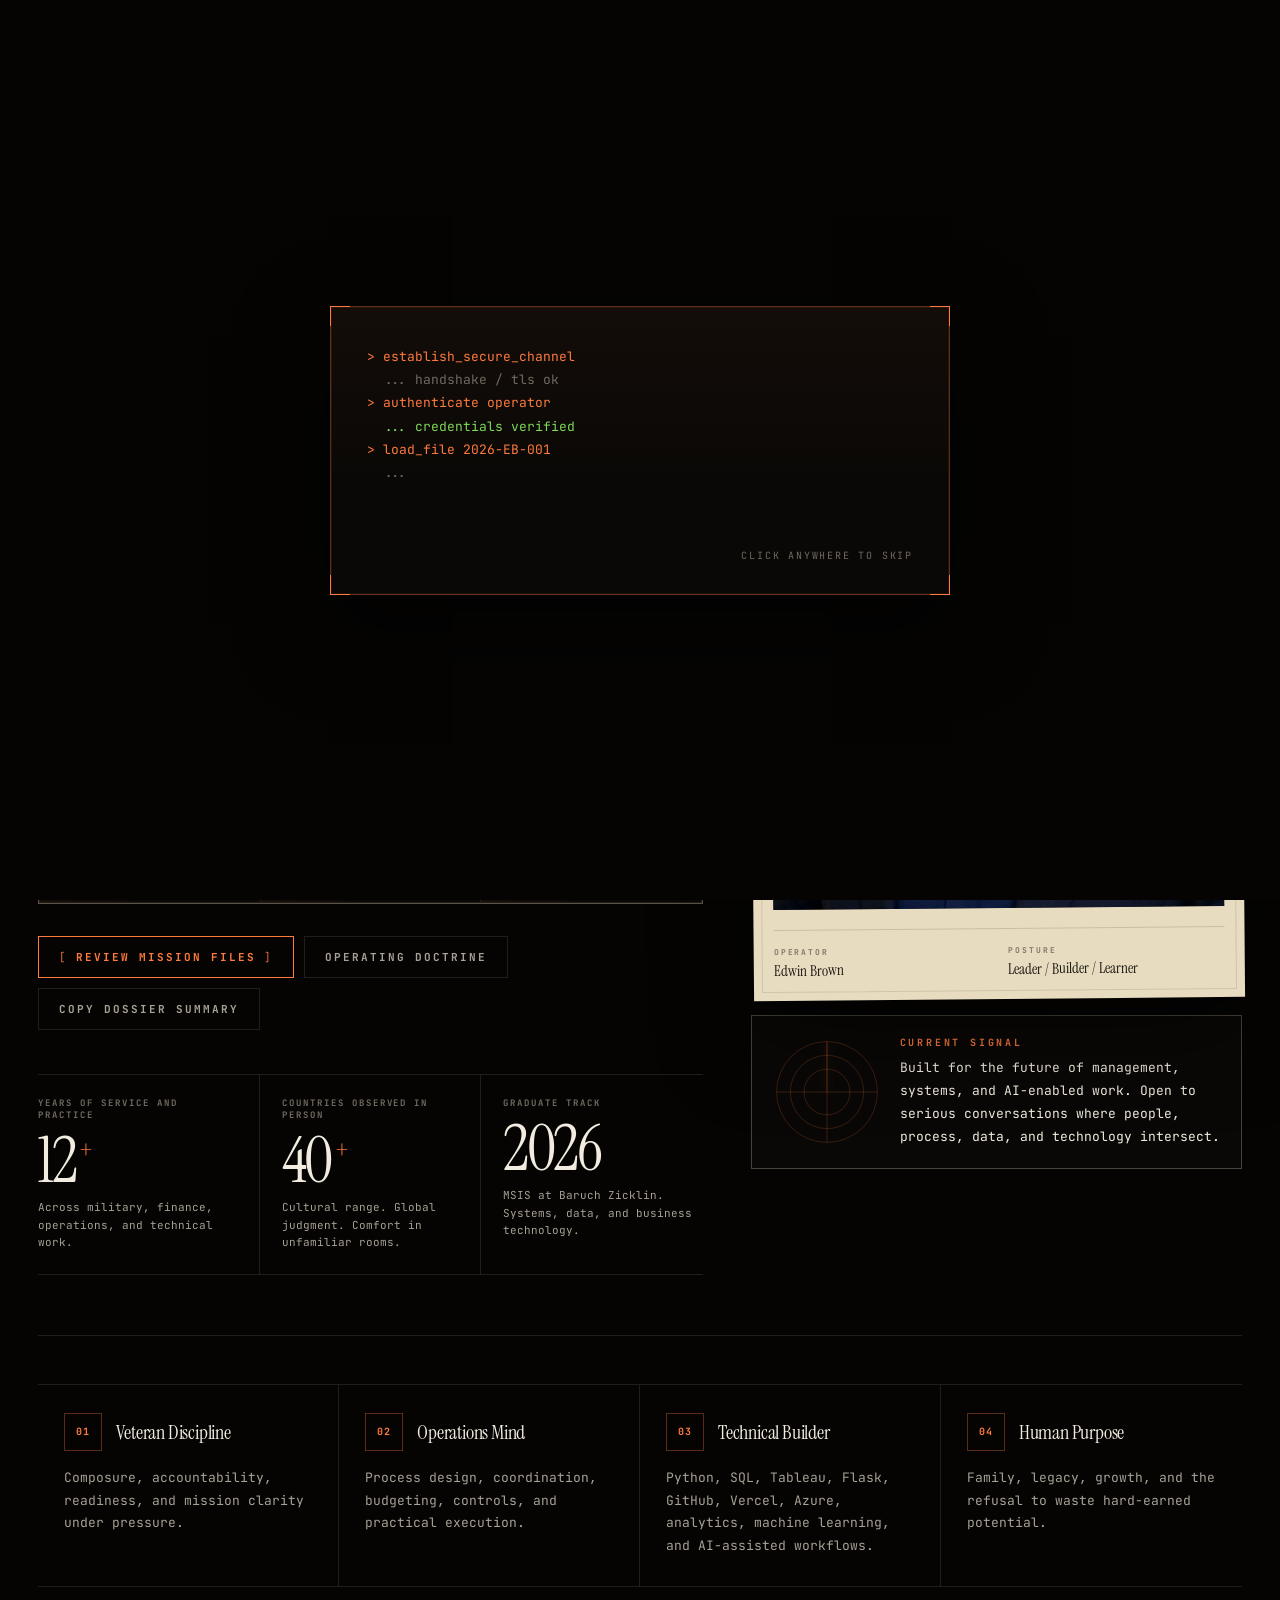
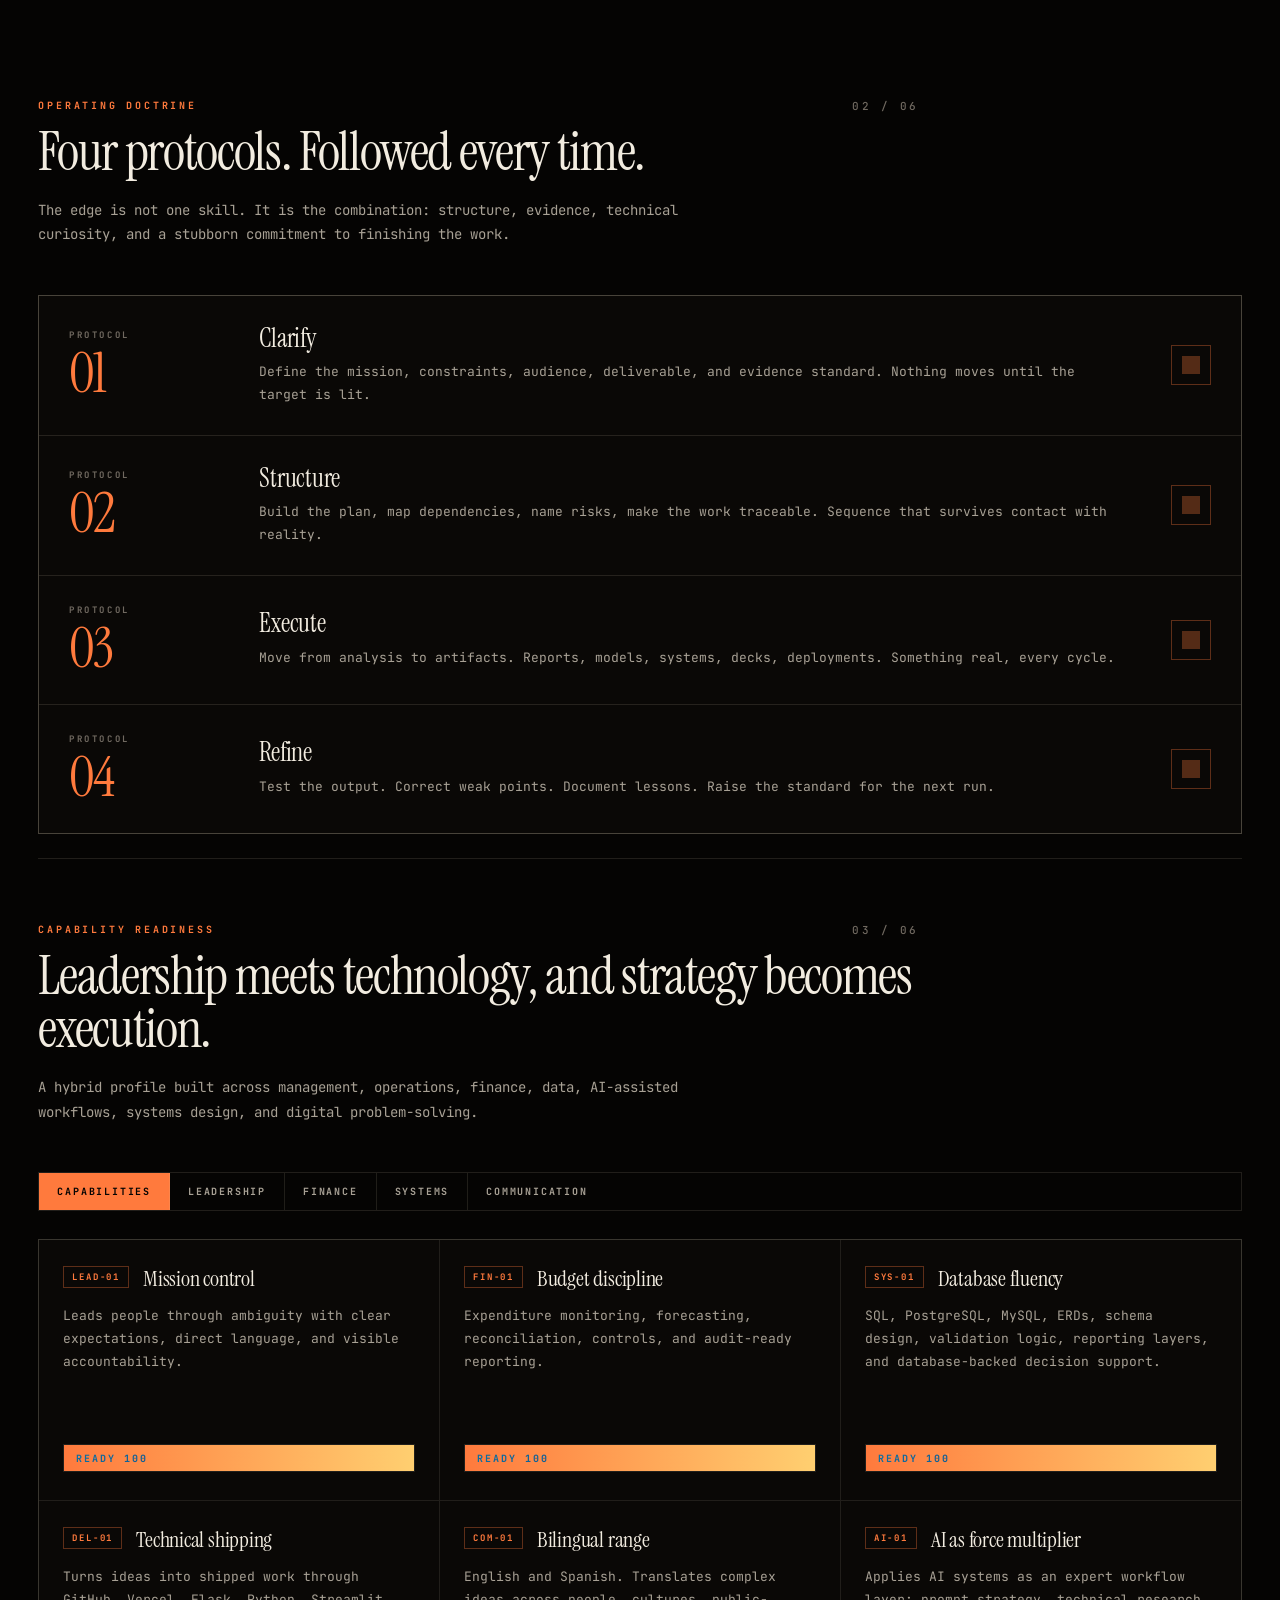
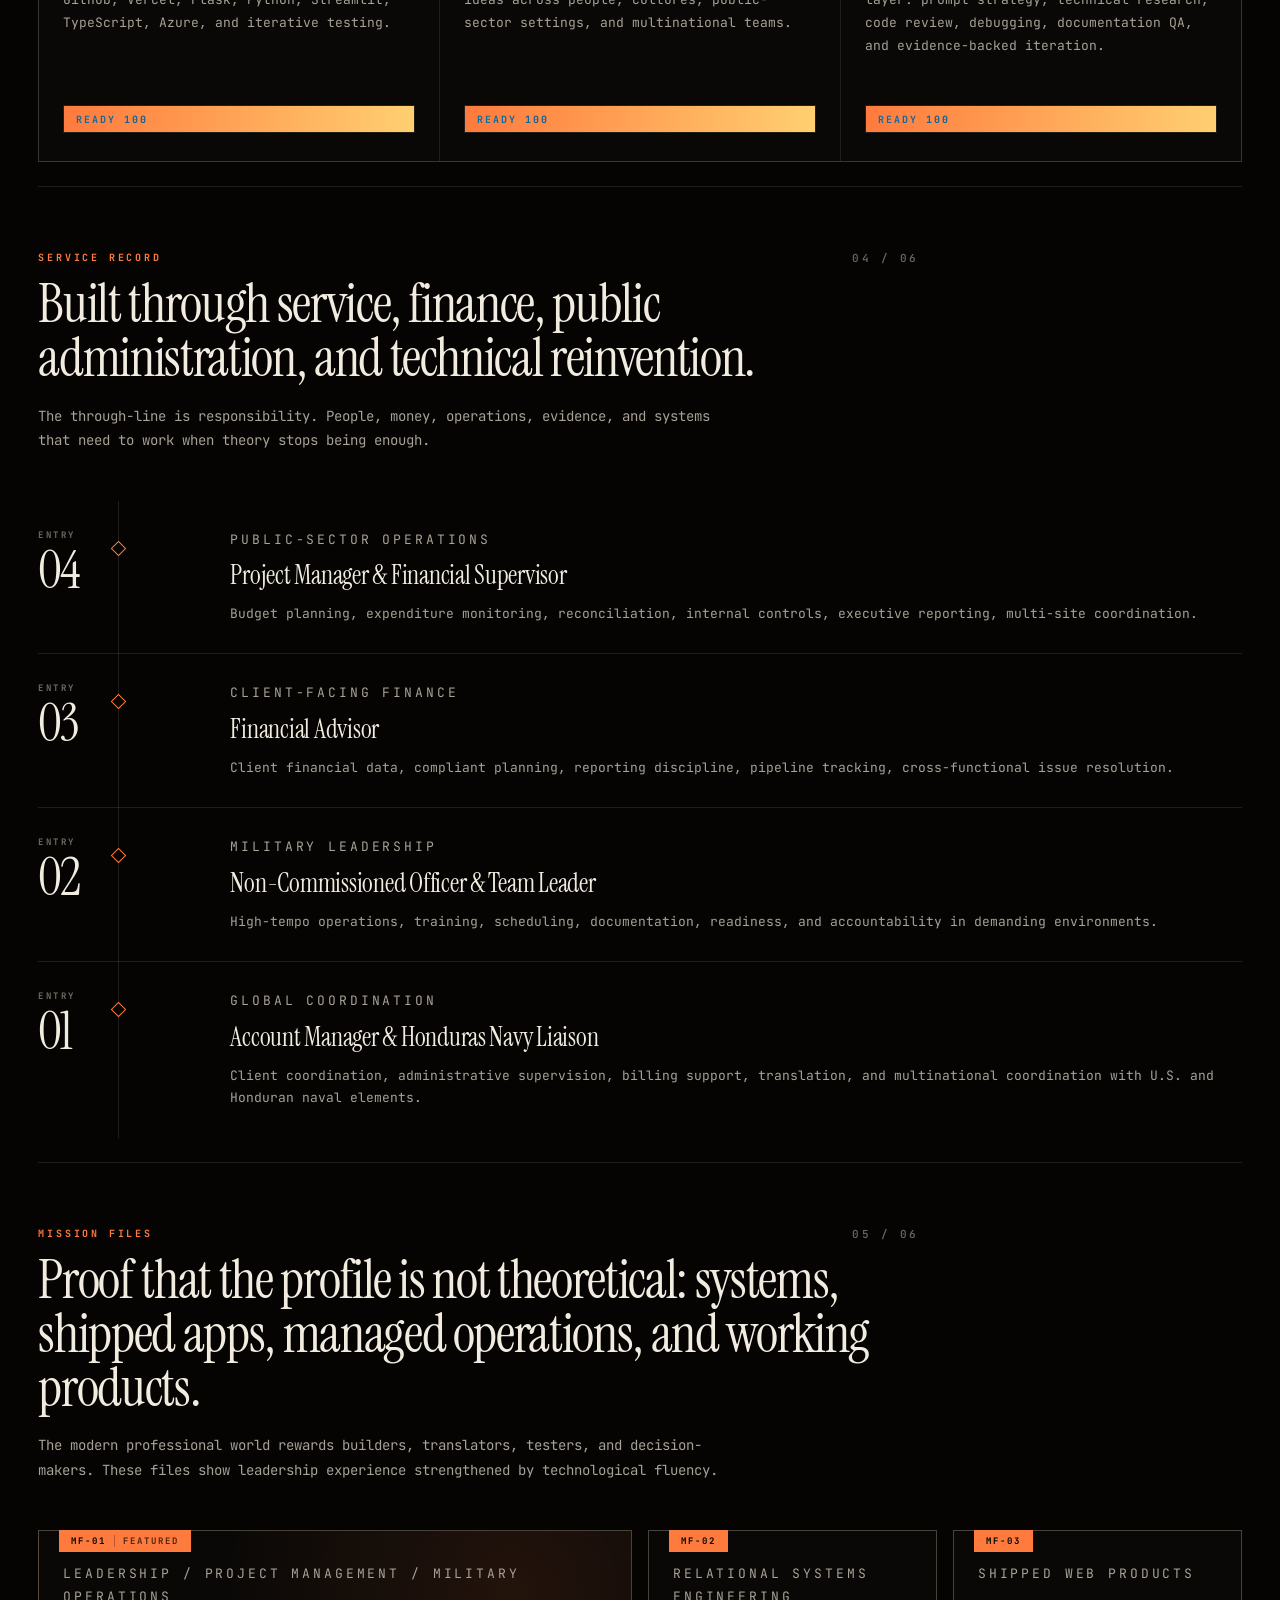
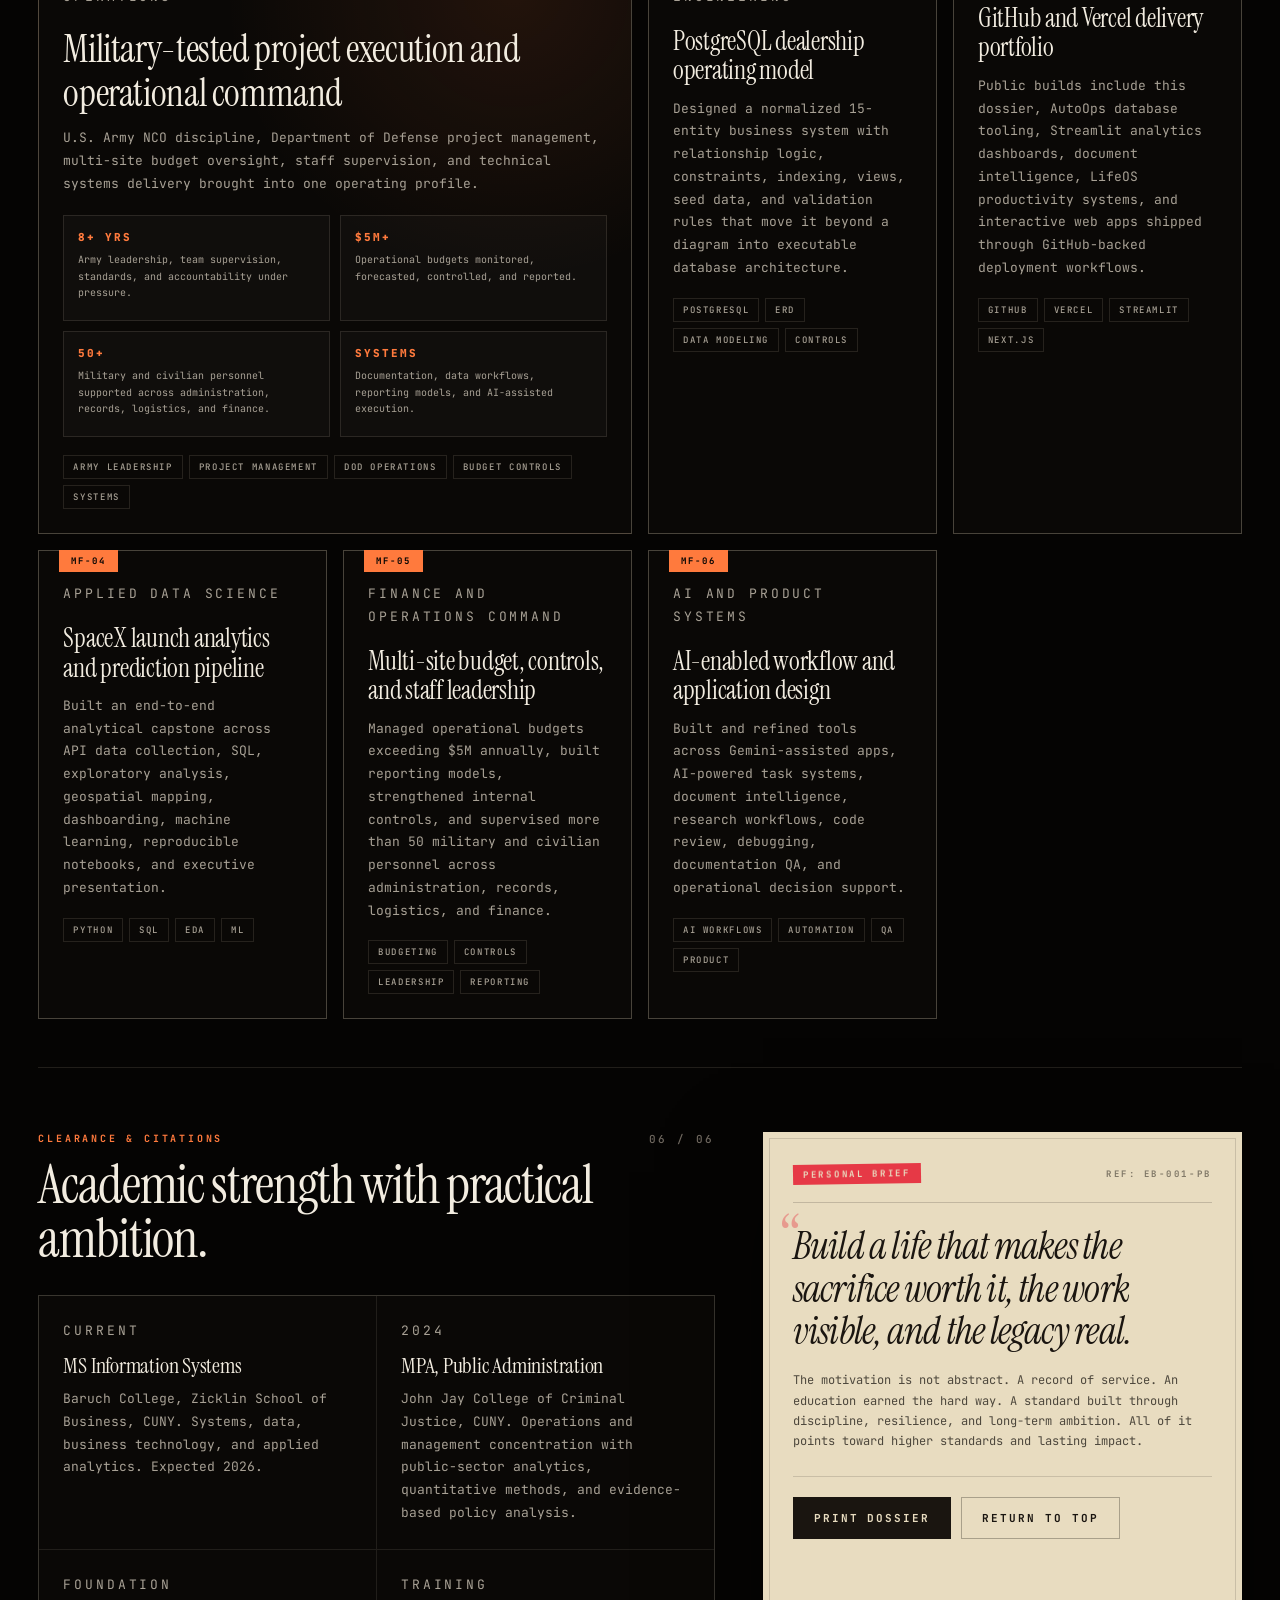
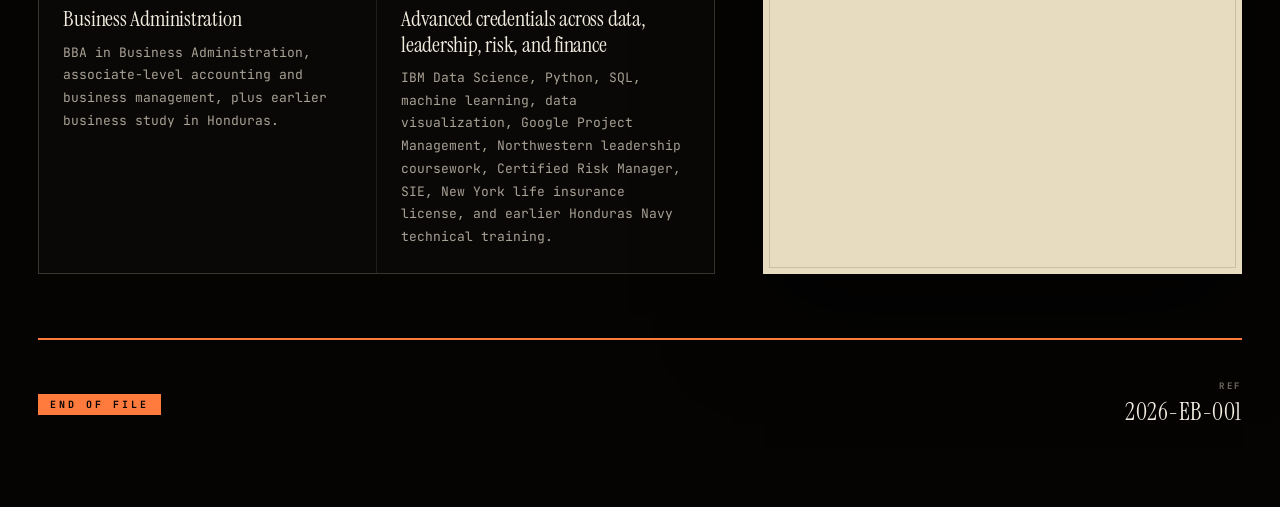
==== commit 34c7f923: "Apply privacy-safe public copy updates" ====
--- a/index.html
+++ b/index.html
@@ -184,7 +184,7 @@
                   </div>
                   <div>
                     <span class="idcard__label">Posture</span>
-                    <strong>Builder / Father / Learner</strong>
+                    <strong>Leader / Builder / Learner</strong>
                   </div>
                 </figcaption>
               </figure>
@@ -581,7 +581,7 @@
               Build a life that makes the sacrifice worth it, the work visible, and the legacy real.
             </blockquote>
             <p>
-              The motivation is not abstract. Three sons. A family. A record of service. An education earned the hard way. All of it points toward higher standards and long-term impact.
+              The motivation is not abstract. A record of service. An education earned the hard way. A standard built through discipline, resilience, and long-term ambition. All of it points toward higher standards and lasting impact.
             </p>
             <div class="brief__actions">
               <button class="btn btn--primary" type="button" data-print>Print dossier</button>
@@ -609,7 +609,7 @@
     <div class="decrypt" id="decrypt" aria-hidden="true">
       <div>
         <p class="eyebrow">Declassified Addendum</p>
-        <p>Also: three sons, Friday soccer, Spanish-language poetry, and a stubborn belief that discipline plus curiosity beats talent over time.</p>
+        <p>Also: Spanish-language poetry, disciplined curiosity, and a stubborn belief that systems plus execution beat wasted potential over time.</p>
         <button type="button" id="decryptClose" class="btn btn--ghost">Seal file</button>
       </div>
     </div>
--- a/styles.css
+++ b/styles.css
@@ -1265,7 +1265,7 @@
 
 .mission--feature {
   grid-column: span 2;
-  grid-row: span 2;
+  grid-row: auto;
   min-height: 400px;
   background:
     radial-gradient(circle at 80% 10%, rgba(255, 122, 61, 0.1), transparent 40%),
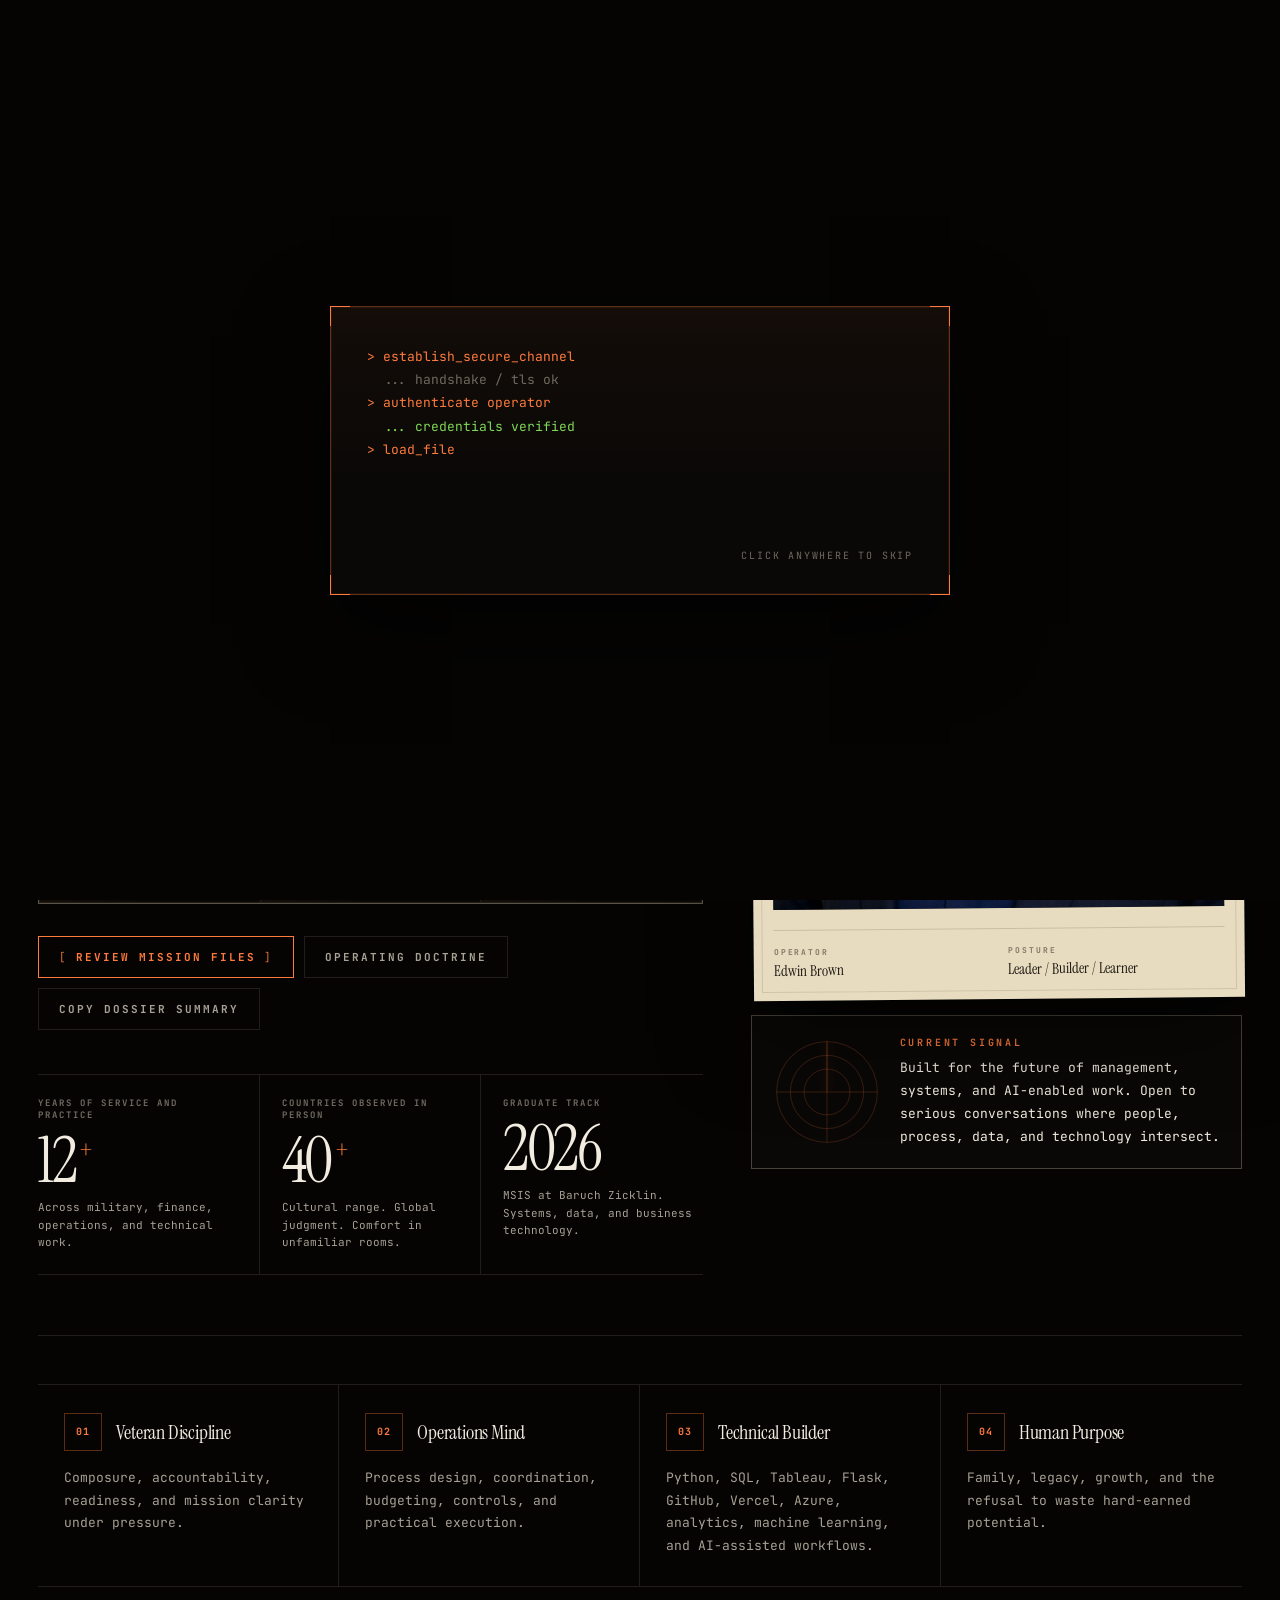
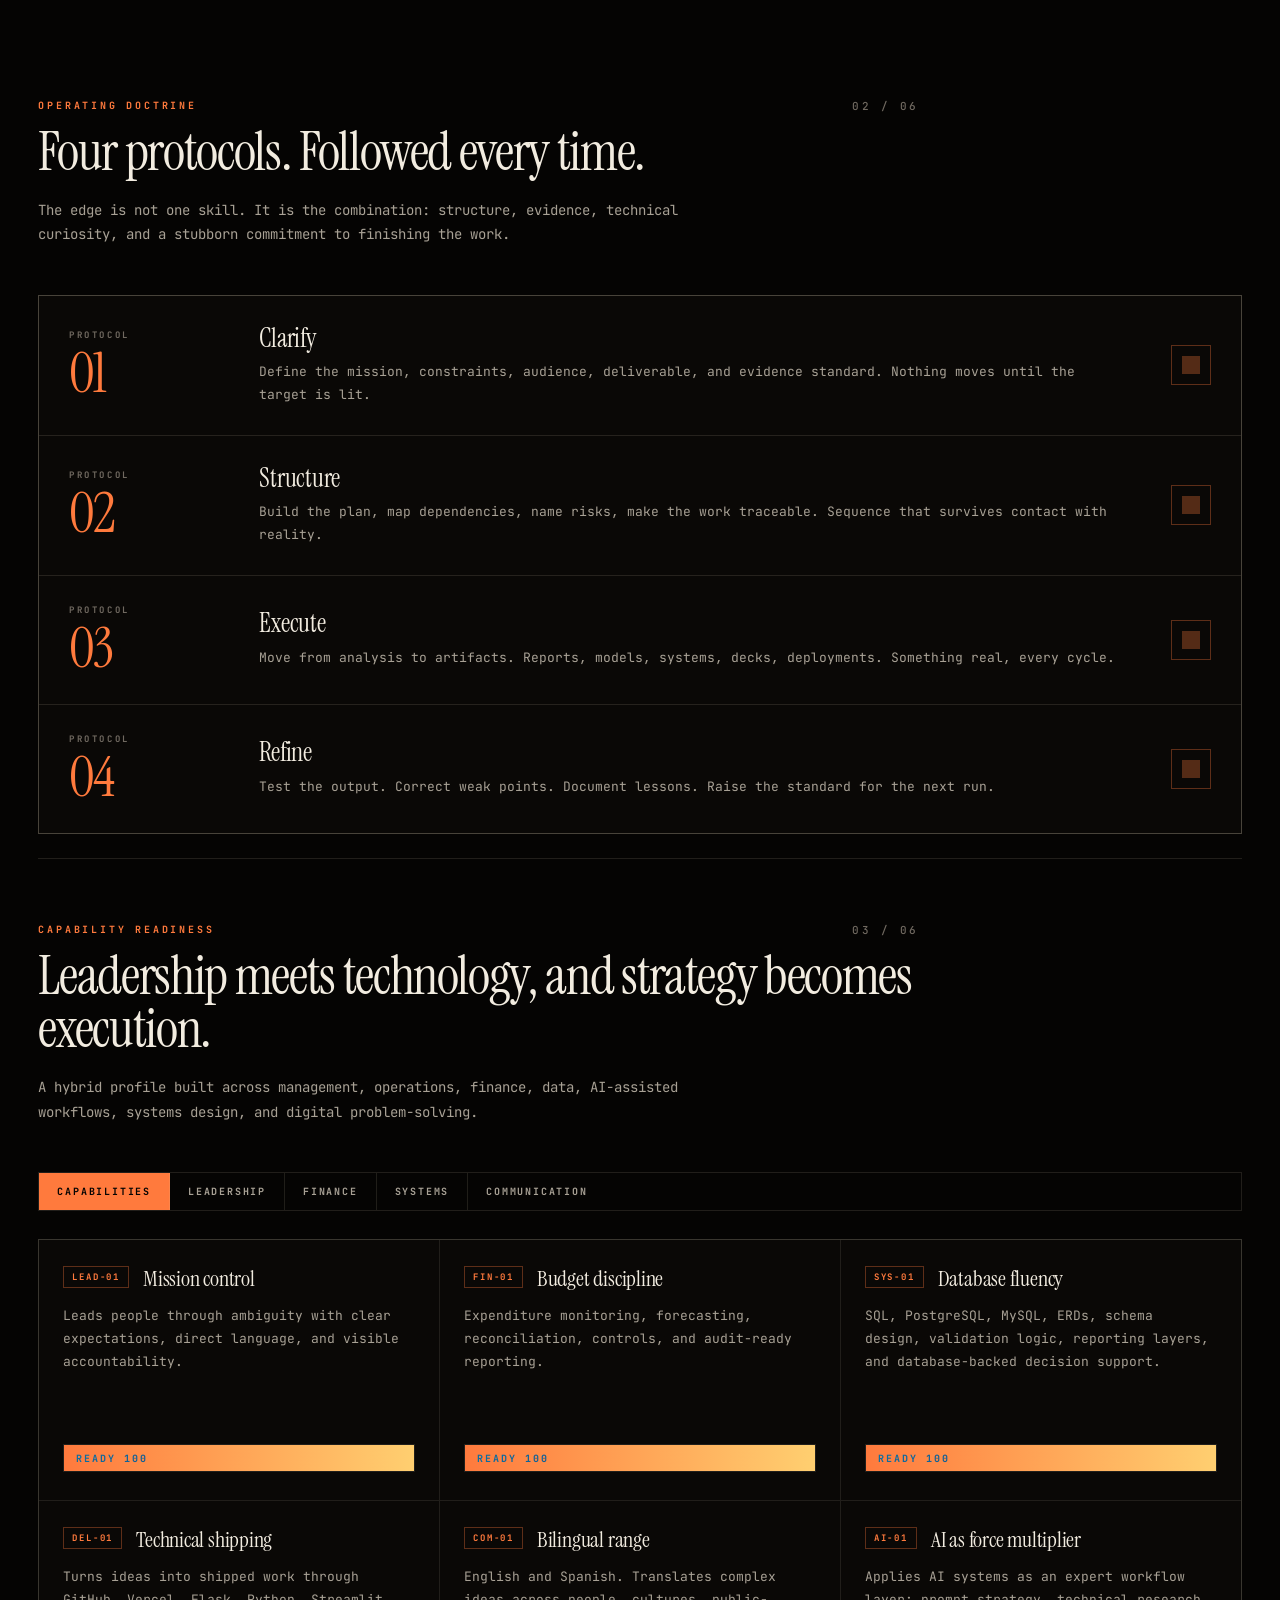
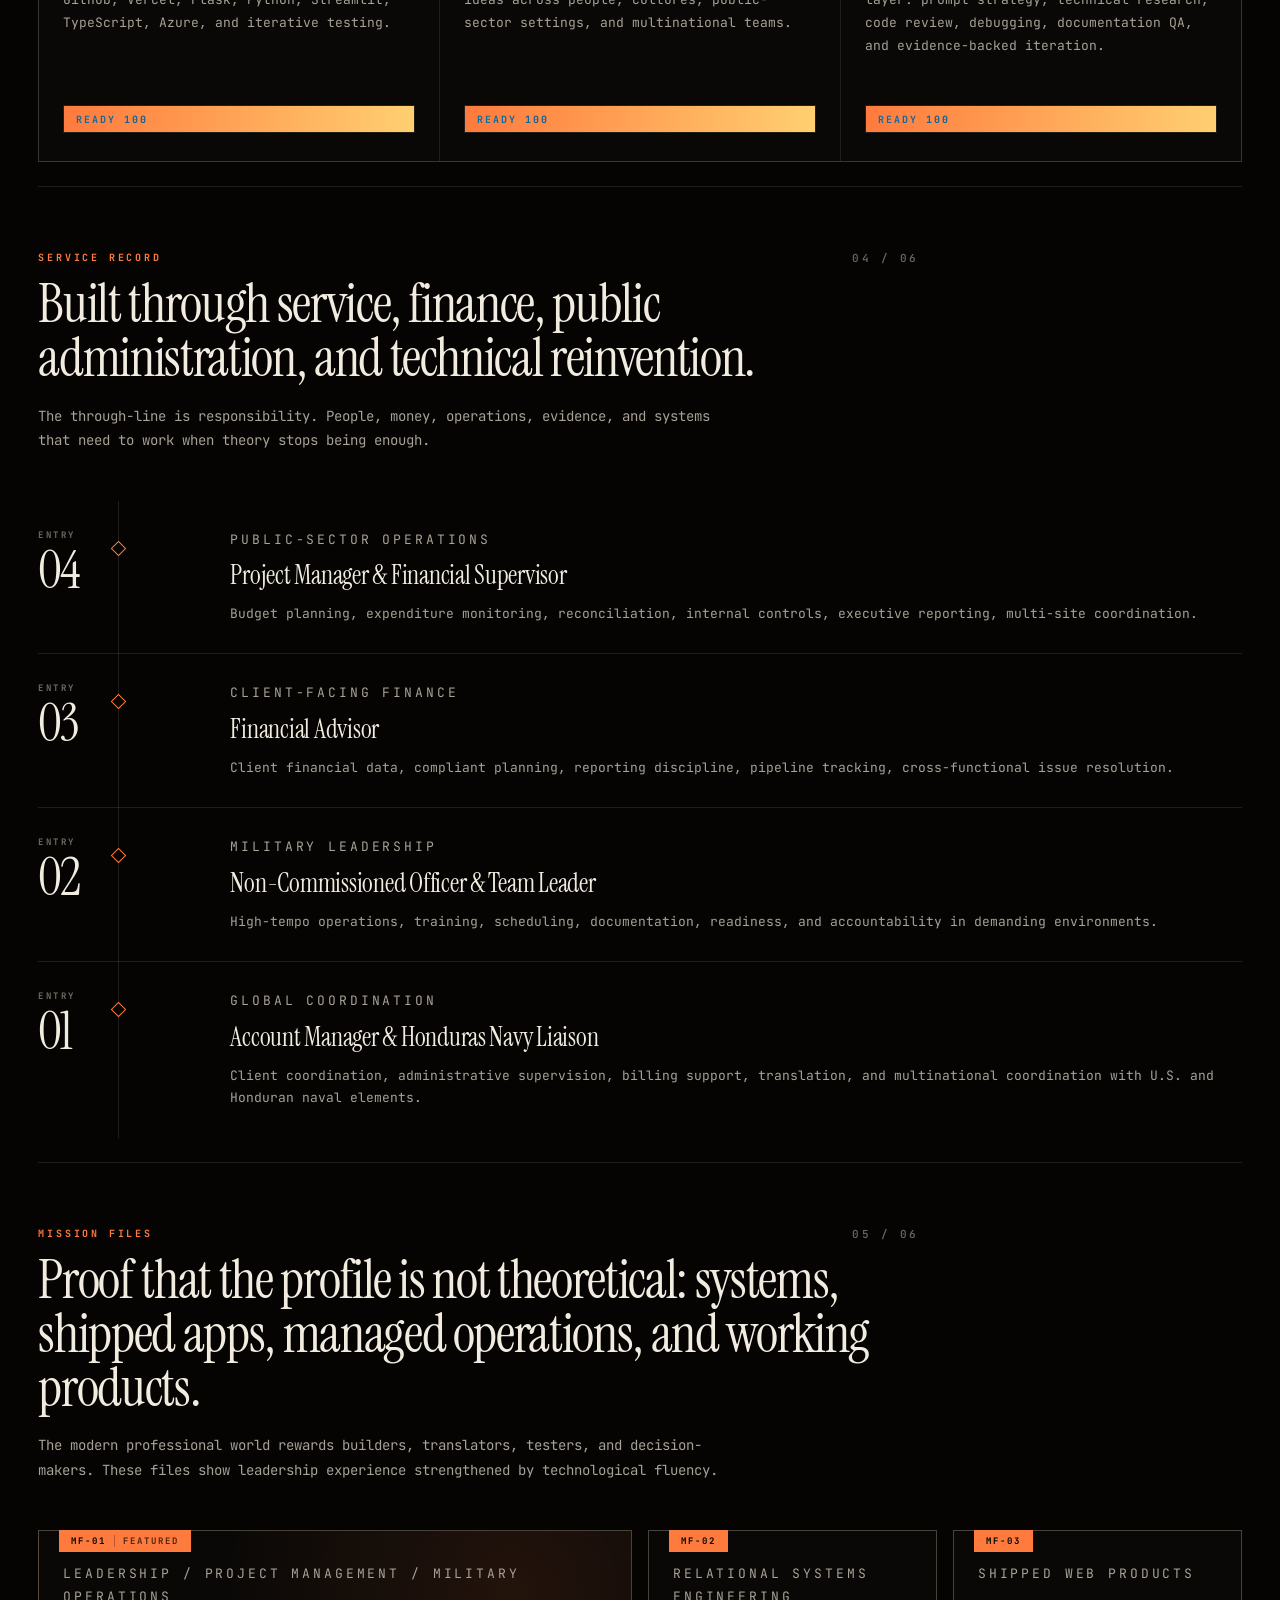
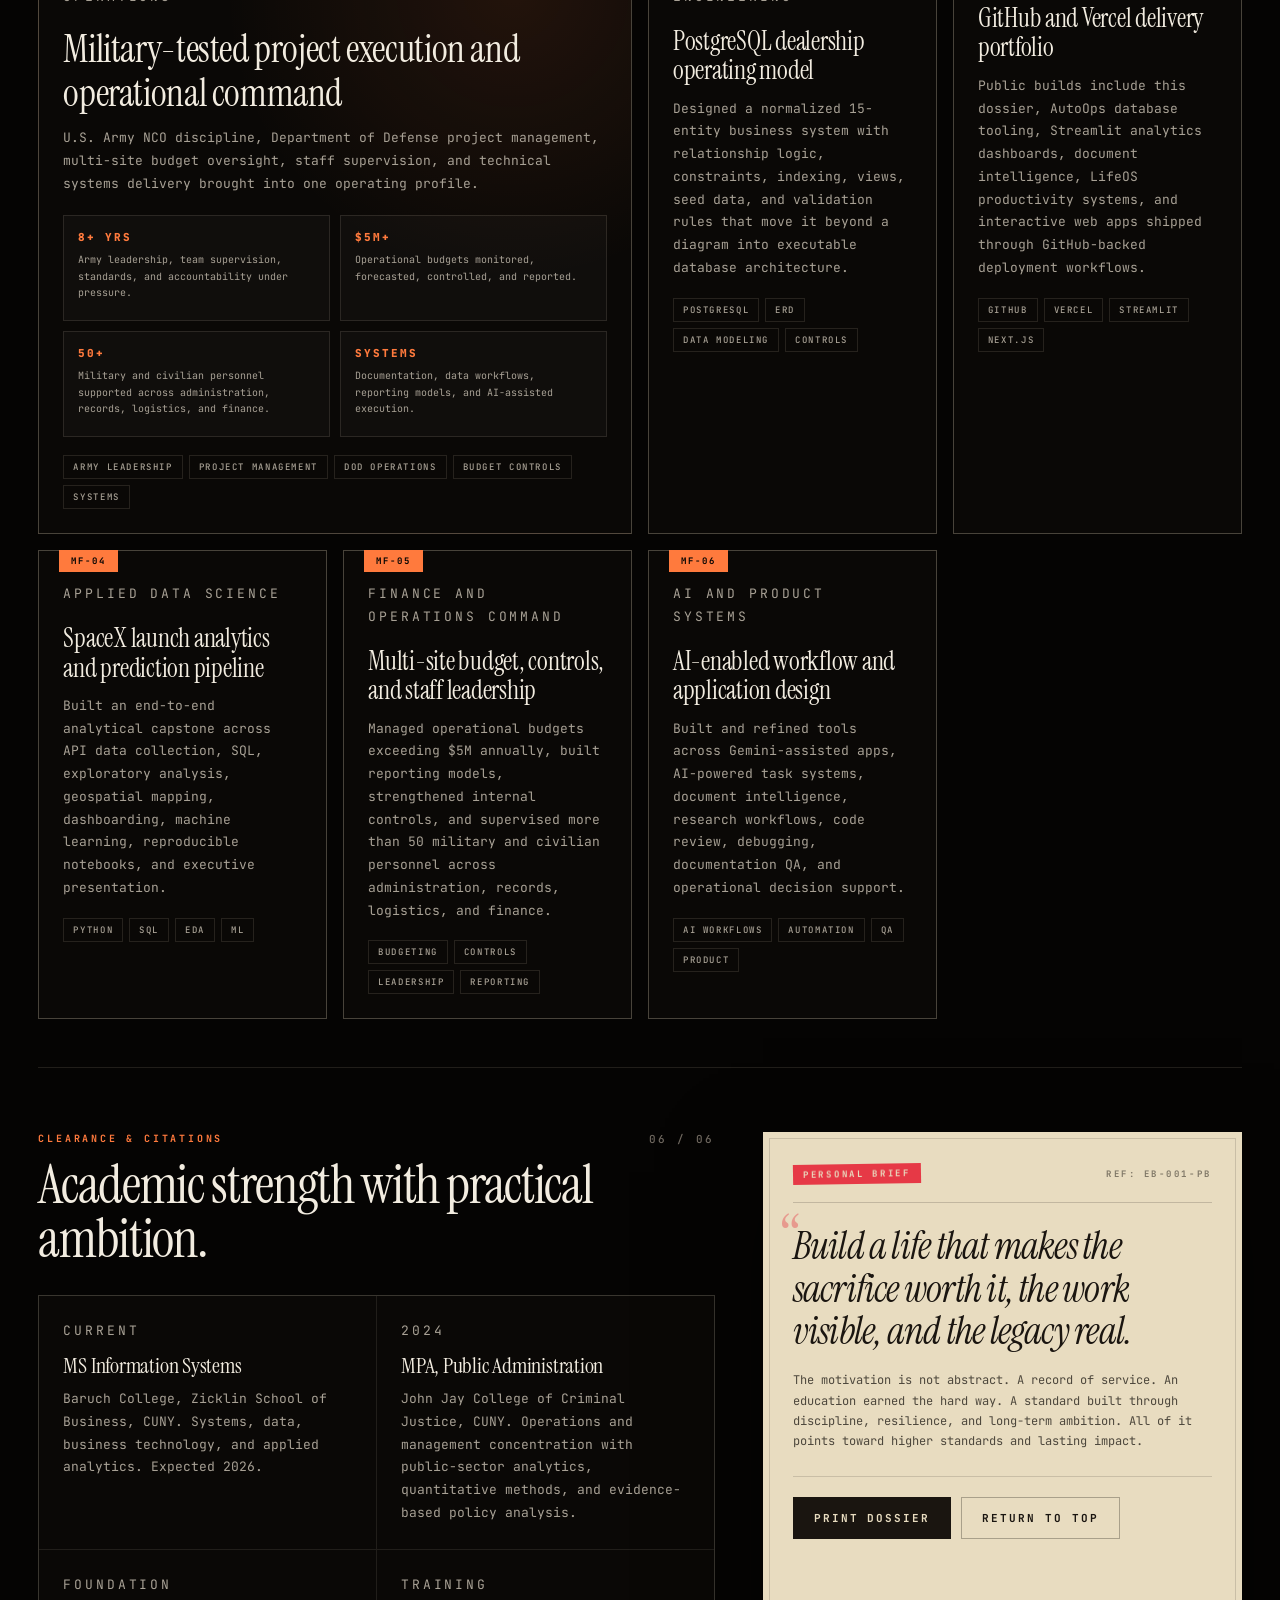
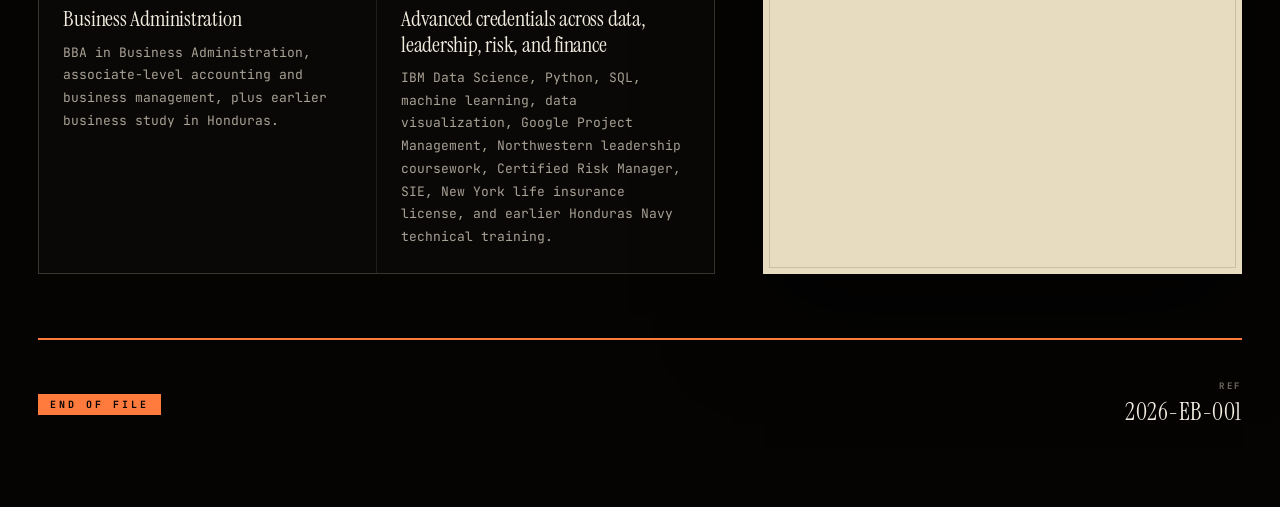
==== commit ee6e112f: "Add veteran career tools storefront" ====
--- a/index.html
+++ b/index.html
@@ -76,6 +76,7 @@
           <a href="#record"><span>04</span>Record</a>
           <a href="#missions"><span>05</span>Missions</a>
           <a href="#clearance"><span>06</span>Clearance</a>
+          <a href="products.html"><span>07</span>Veteran Tools</a>
         </nav>
       </header>
 
